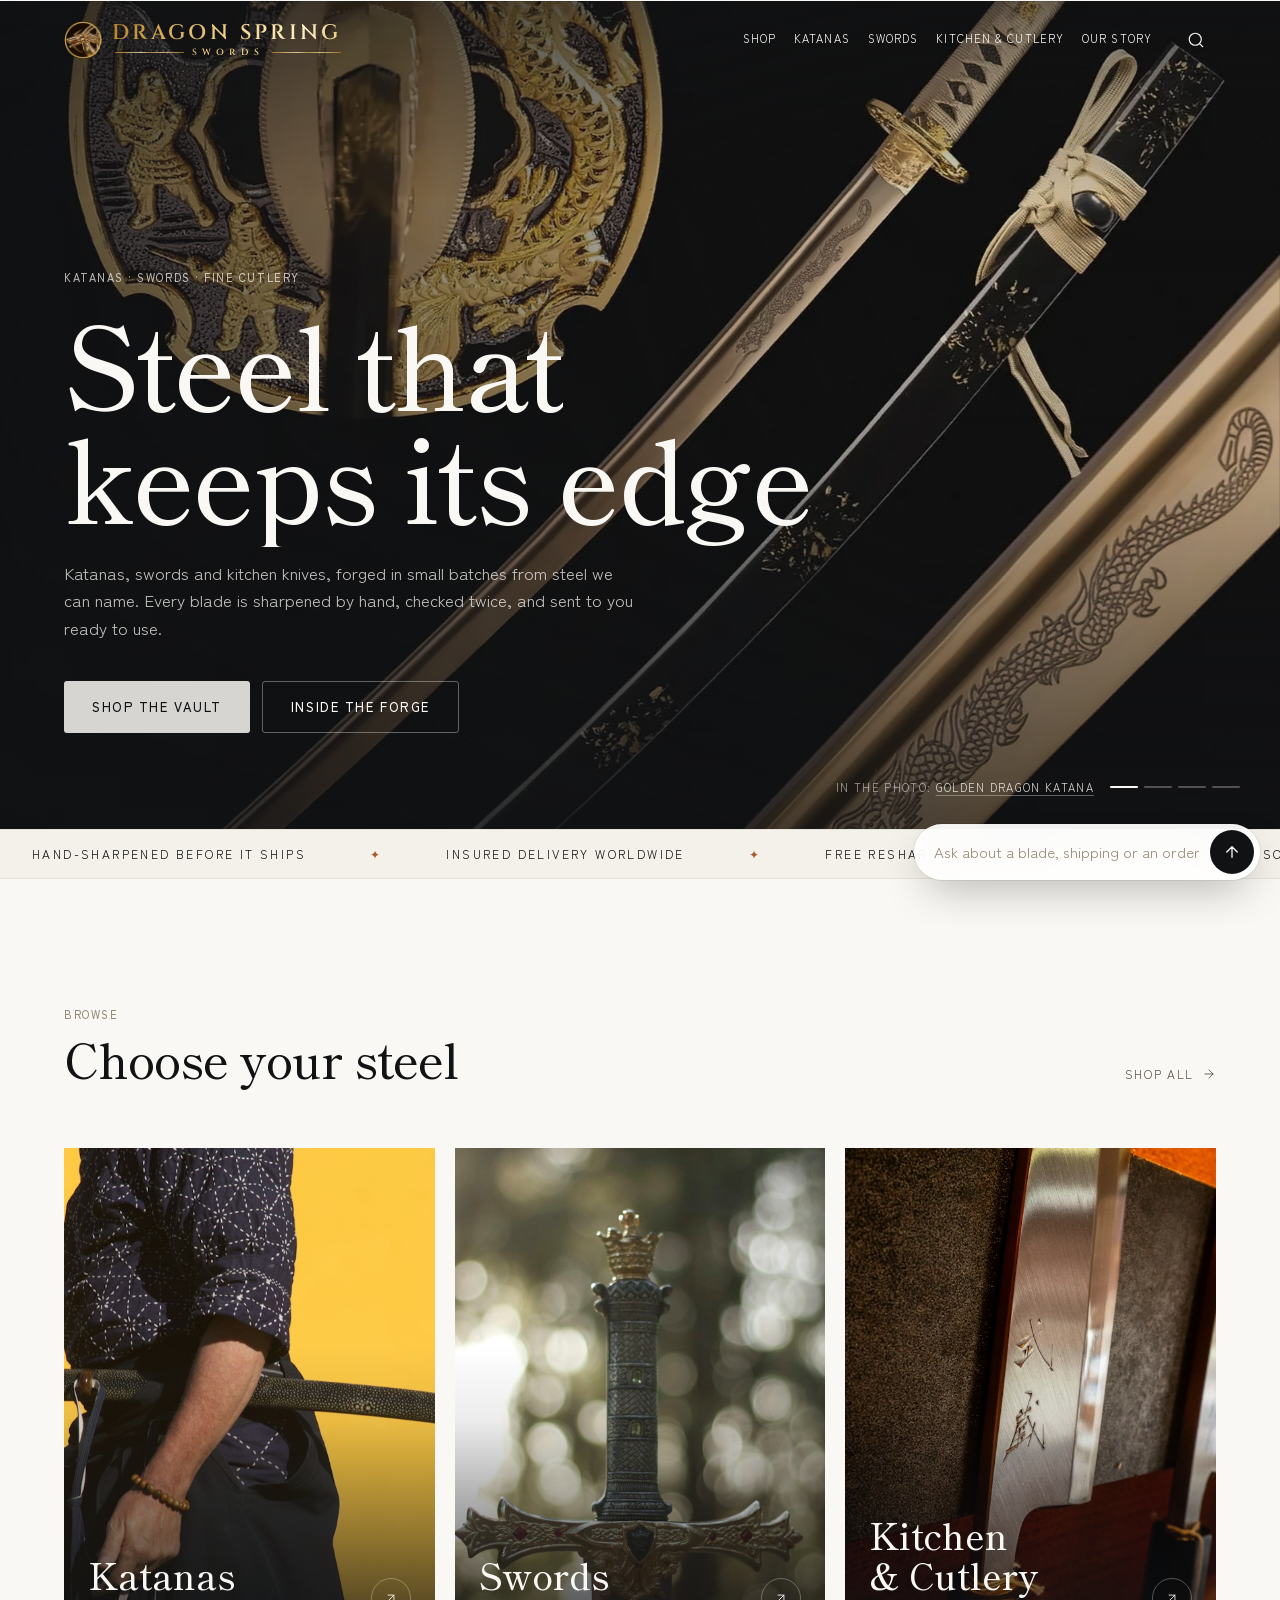
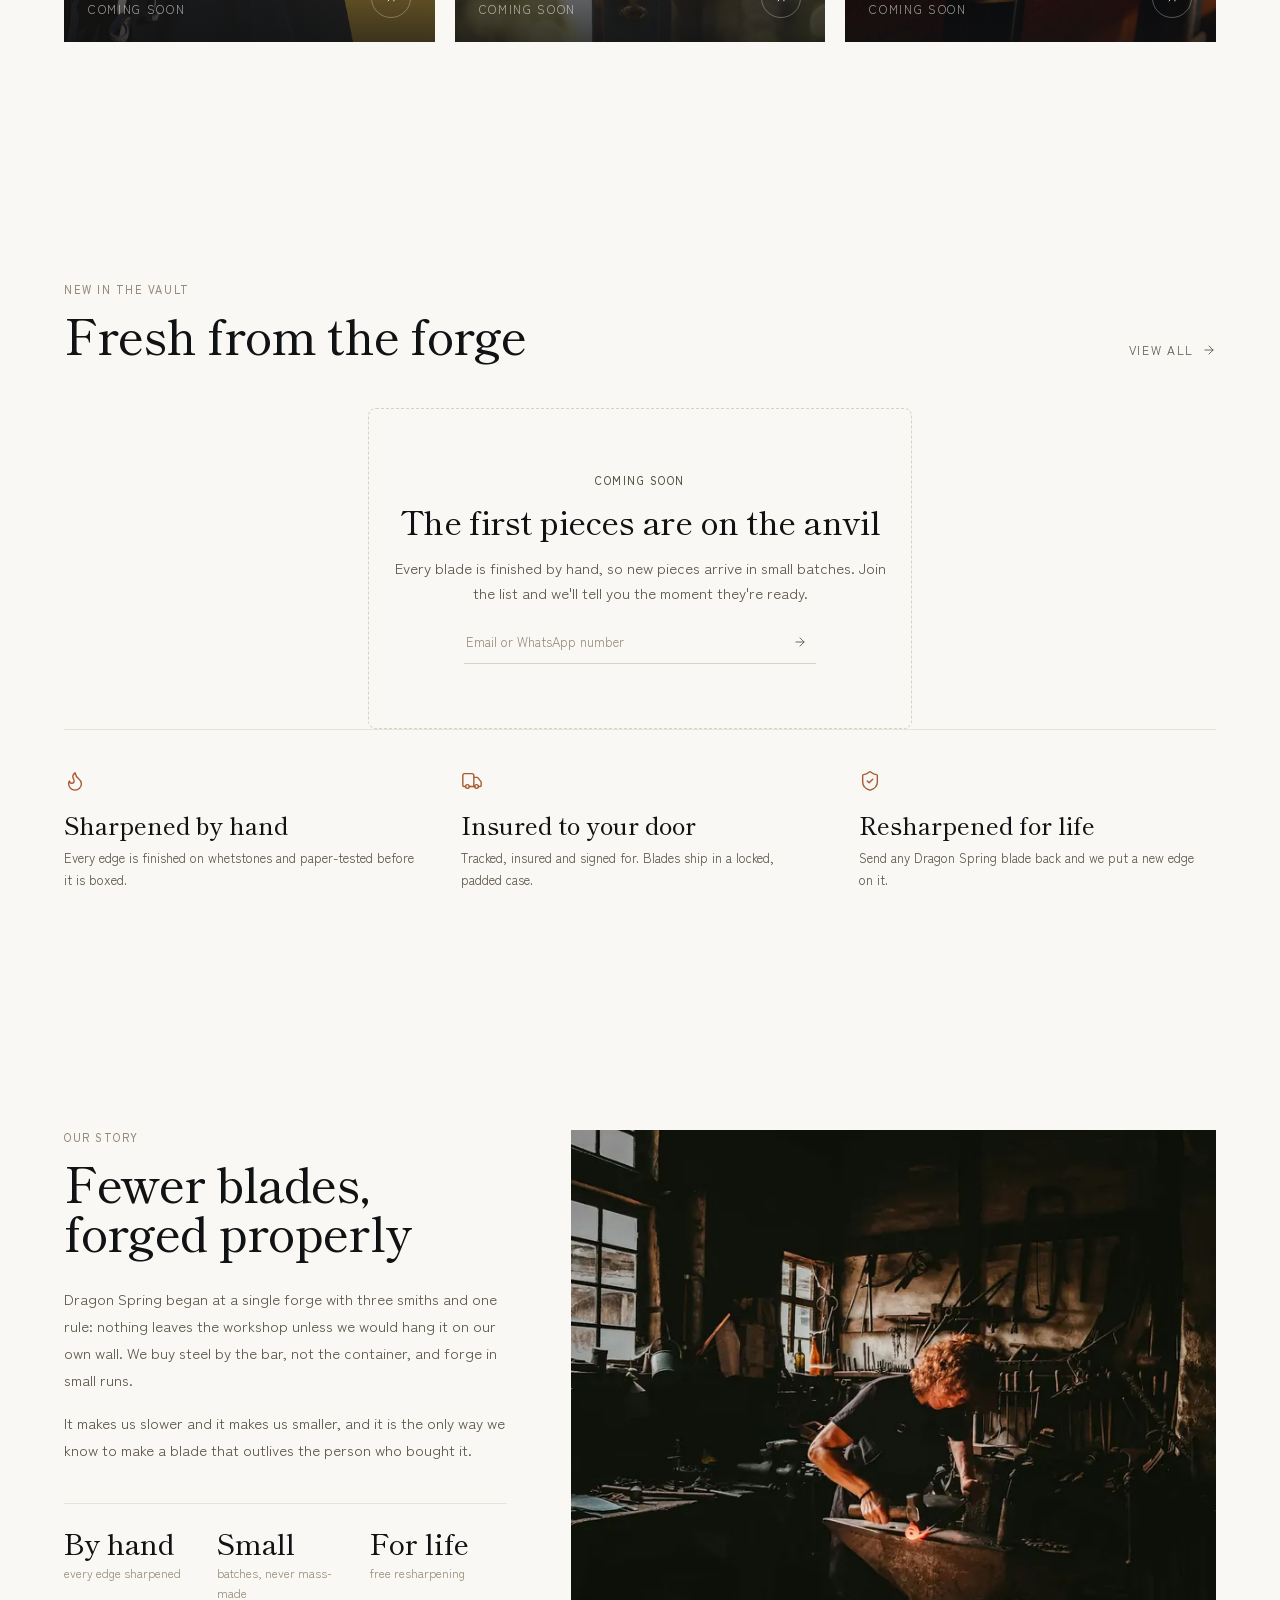
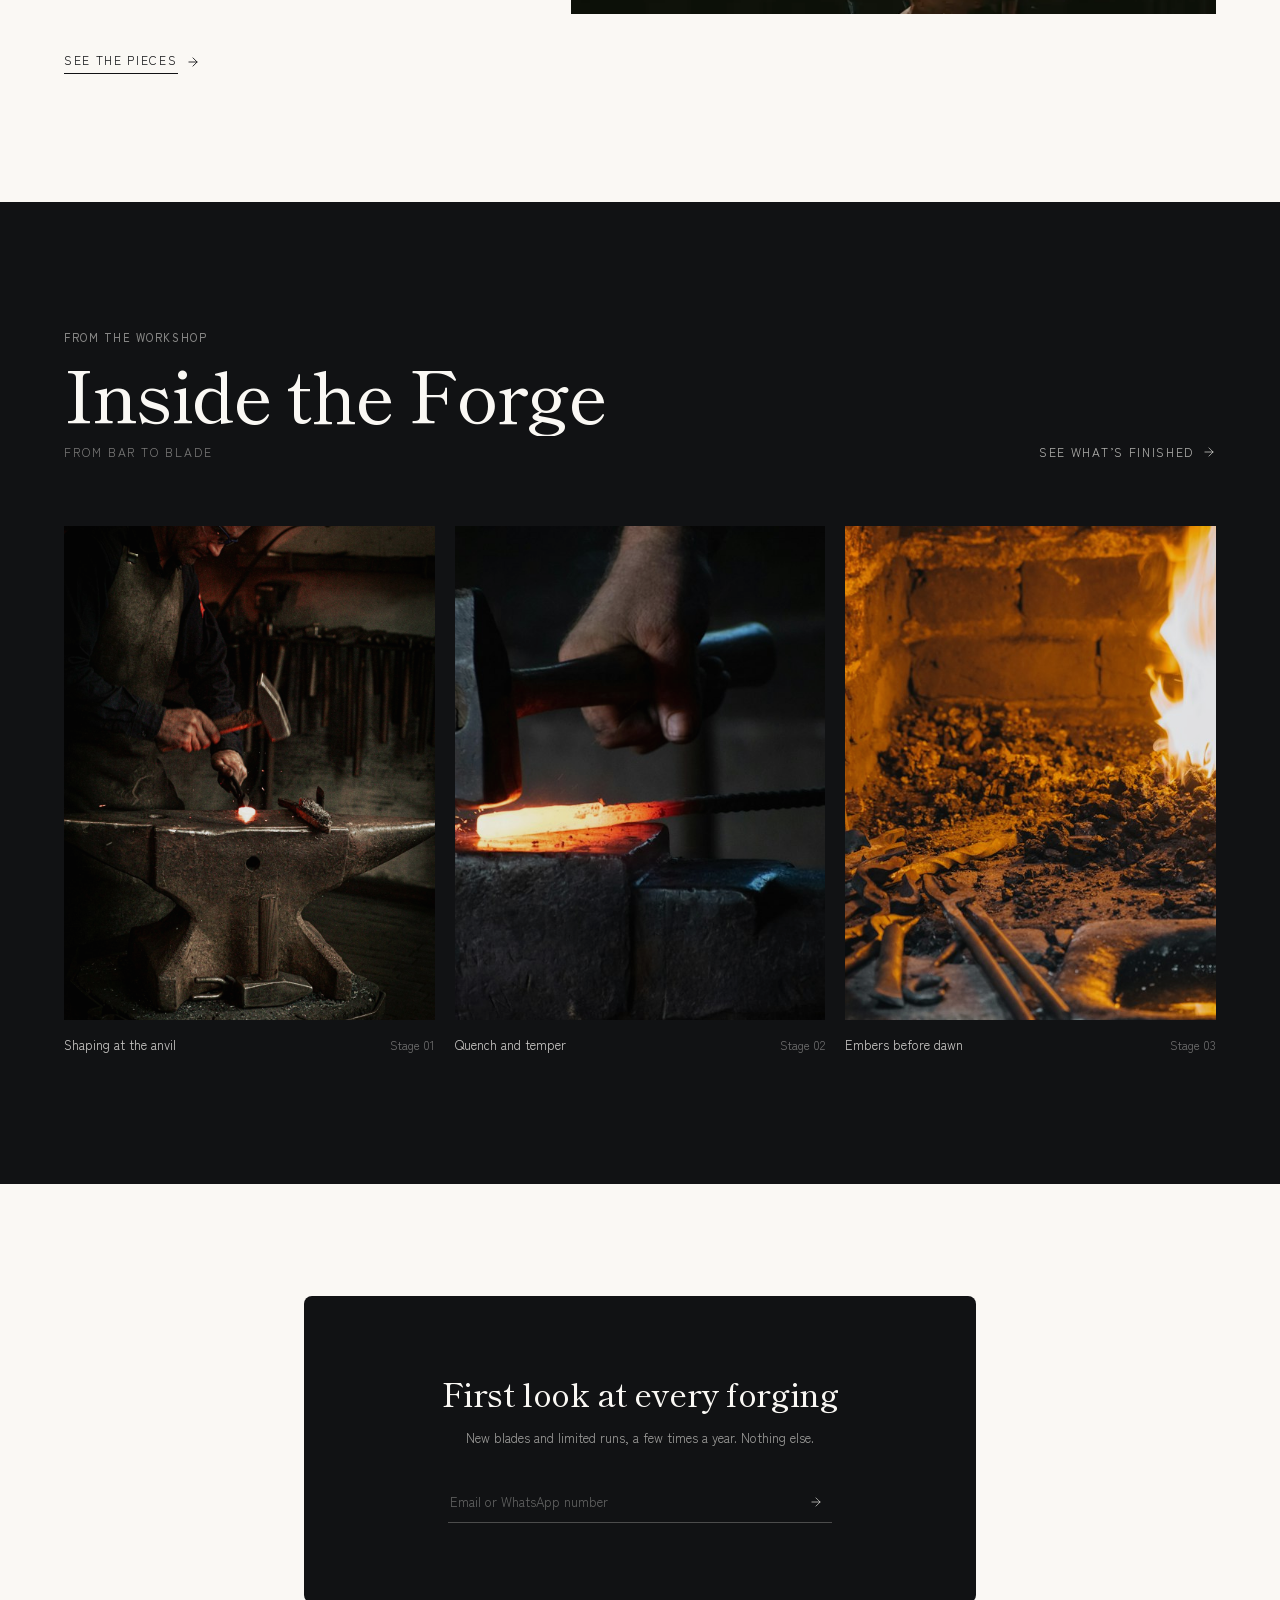
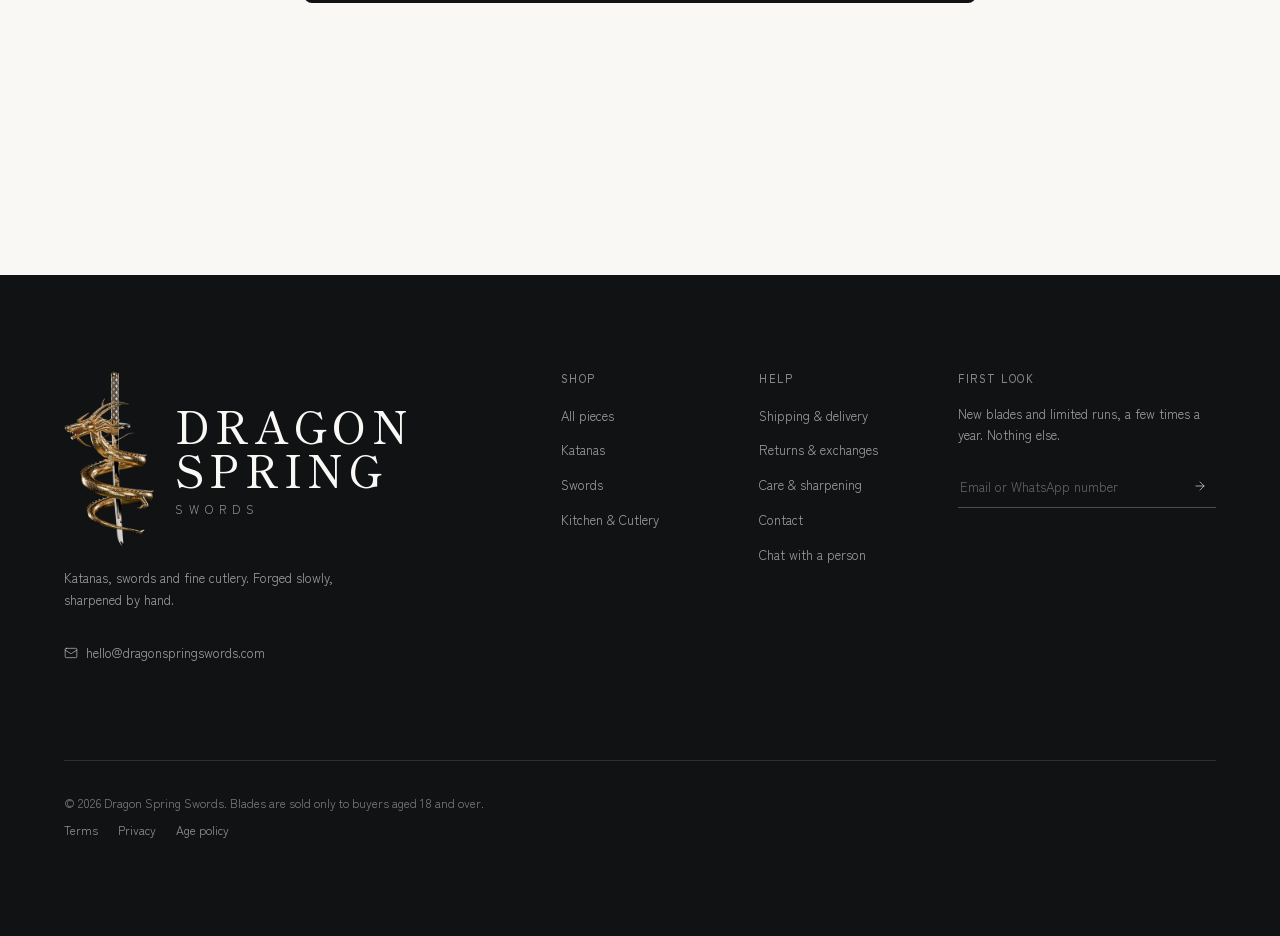
==== index.html @ 4b41b1bd "Homepage: Golden Dragon Katana first; sharper dragon-tsuba photo replaces the soft Viking one; chat " ====
<!DOCTYPE html>
<html lang="en">
<head>
  <meta charset="utf-8" />
  <meta name="viewport" content="width=device-width, initial-scale=1" />
  <!--seo-->
  <!-- Filled in by the server (store.py): title, description, robots, canonical, Open Graph, JSON-LD.
       The robots tag below only applies to this file opened on its own. -->
  <title>Dragon Spring Swords | Katanas, swords and fine cutlery</title>
  <meta name="description" content="Hand-finished katanas, swords and kitchen knives, forged in small batches and sharpened by hand. Shipped insured worldwide." />
  <meta name="robots" content="noindex, nofollow" />
  <meta name="theme-color" content="#faf8f4" />
  <meta property="og:site_name" content="Dragon Spring Swords" />
  <meta property="og:title" content="Dragon Spring Swords | Katanas, swords and fine cutlery" />
  <meta property="og:description" content="Hand-finished katanas, swords and kitchen knives, forged in small batches and sharpened by hand. Shipped insured worldwide." />
  <meta property="og:image" content="/assets/img/brand/og-logo.jpg" />
  <!--/seo-->
  <link rel="icon" href="/favicon.ico" sizes="16x16 32x32 48x48" />
  <link rel="icon" href="/assets/img/brand/favicon-96.png" type="image/png" sizes="96x96" />
  <link rel="apple-touch-icon" href="/assets/img/brand/apple-touch-icon.png" />
  <link rel="preload" href="/assets/fonts/zen-kaku-gothic-new-v19-400-latin.woff2" as="font" type="font/woff2" crossorigin />
  <link rel="preload" href="/assets/fonts/shippori-mincho-v17-500-latin.woff2" as="font" type="font/woff2" crossorigin />
  <link rel="preload" href="/assets/fonts/cinzel-var-latin.woff2" as="font" type="font/woff2" crossorigin />
  <link rel="preload" as="image" href="/assets/img/hero/golden-dragon-hq-1600.webp" imagesrcset="/assets/img/hero/golden-dragon-hq-800.webp 800w, /assets/img/hero/golden-dragon-hq-1600.webp 1600w, /assets/img/hero/golden-dragon-hq-2400.webp 2400w" imagesizes="100vw" fetchpriority="high" />
  <link rel="stylesheet" href="/assets/css/styles.css" />
  <script>
    // Motion is opt-in: elements start hidden only when JS runs and the
    // visitor has not asked for reduced motion.
    if (!window.matchMedia('(prefers-reduced-motion: reduce)').matches) {
      document.documentElement.classList.add('motion-ok');
    }
  </script>
</head>
<body data-page="home">
  <!-- Intro: the logo-reveal film (Google Flow / Veo, from the Blender logo). On every homepage load,
       skippable; never for reduced motion, data saver, slow connections or bots. Phones held upright get
       the portrait cut, other screens the 16:9 film (720p up to 900px wide). main.js plays it. -->
  <div class="intro" id="intro" hidden>
    <video id="intro-video" muted playsinline preload="auto" aria-label="Dragon Spring Swords logo animation"></video>
    <button type="button" class="intro-skip" id="intro-skip">Skip intro</button>
  </div>
  <script>(function(){try{var ok=!matchMedia('(prefers-reduced-motion: reduce)').matches&&!navigator.webdriver&&!/bot|crawl|spider|lighthouse|headless|preview/i.test(navigator.userAgent);var c=navigator.connection;if(c&&(c.saveData||/(^|-)(2g|3g)$/.test(c.effectiveType||'')))ok=false;if(/[?&]nointro/.test(location.search))ok=false;if(ok){document.documentElement.classList.add('has-intro');document.getElementById('intro').hidden=false;var w=innerWidth,h=innerHeight,f=h>w*1.15?'portrait':(w<=900?'720p':'1080p');var v=document.getElementById('intro-video');v.poster='/assets/video/logo-reveal-poster.webp?v=3';v.src='/assets/video/logo-reveal-'+f+'.mp4?v=4';}}catch(e){}})();</script>
  <div id="layout-top"></div>

  <main id="main" style="position:relative">
    <span id="top"></span>

    <!-- HERO, permanent brand photography -->
    <section class="hero" id="hero" data-surface="inverse">
      <div class="hero-media" id="hero-media">
        <div class="hero-slide is-active" style="--pos: 50% 88%; --pos-m: 55% 50%" data-caption="Golden Dragon Katana" data-href="/product/golden-dragon-katana-gold-tone-1060-high-carbon-steel">
          <img src="/assets/img/hero/golden-dragon-hq-1600.webp" srcset="/assets/img/hero/golden-dragon-hq-800.webp 800w, /assets/img/hero/golden-dragon-hq-1600.webp 1600w, /assets/img/hero/golden-dragon-hq-2400.webp 2400w" sizes="100vw" width="2400" height="2400" alt="Golden Dragon Katana with its gold dragon tsuba" fetchpriority="high" />
        </div>
        <div class="hero-slide" style="--pos: 50% 55%; --pos-m: 42% 50%" data-caption="Rosewood Tachi Katana" data-href="/product/rosewood-tachi-katana-15-fold-clay-tempered-1095-steel">
          <img data-src="/assets/img/hero/tachi-hq-1920.webp" data-srcset="/assets/img/hero/tachi-hq-800.webp 800w, /assets/img/hero/tachi-hq-1280.webp 1280w, /assets/img/hero/tachi-hq-1920.webp 1920w, /assets/img/hero/tachi-hq-2400.webp 2400w" sizes="100vw" width="2400" height="1599" alt="Rosewood Tachi Katana crossed with its saya on a stand" />
        </div>
        <div class="hero-slide" style="--pos: 50% 78%; --pos-m: 66% 50%" data-caption="Speckled Black Saya Katana" data-href="/product/speckled-black-saya-katana-gold-dragon-tsuba-1060-steel">
          <img data-src="/assets/img/hero/dragon-tsuba-hq-1600.webp" data-srcset="/assets/img/hero/dragon-tsuba-hq-800.webp 800w, /assets/img/hero/dragon-tsuba-hq-1600.webp 1600w, /assets/img/hero/dragon-tsuba-hq-2400.webp 2400w" sizes="100vw" width="2400" height="2400" alt="Black-wrapped katana with two gold dragon tsuba" />
        </div>
        <div class="hero-slide" data-caption="The Dragon Spring emblem">
          <picture>
            <source media="(max-width: 767px)" data-srcset="/assets/img/hero/emblem-tall-720.webp 720w, /assets/img/hero/emblem-tall-1080.webp 1080w" sizes="100vw" />
            <img data-src="/assets/img/hero/emblem-wide-1600.webp" data-srcset="/assets/img/hero/emblem-wide-1600.webp 1600w, /assets/img/hero/emblem-wide-2560.webp 2560w" sizes="100vw" width="2560" height="1440" alt="The Dragon Spring emblem, a gold dragon coiled around a katana" />
          </picture>
        </div>
      </div>
      <div class="hero-scrim" id="hero-scrim" aria-hidden="true"></div>
      <div class="shell hero-copy" id="hero-copy">
        <div class="hero-inner">
          <p class="eyebrow enter" style="--d:0.15s">Katanas · Swords · Fine cutlery</p>
          <h1 class="display-xl split" data-split data-mount style="--delay:0.28s">Steel that keeps its edge</h1>
          <p class="hero-body enter" style="--d:0.62s">
            Katanas, swords and kitchen knives, forged in small batches from steel we can name.
            Every blade is sharpened by hand, checked twice, and sent to you ready to use.
          </p>
          <div class="hero-actions enter" style="--d:0.76s">
            <a href="/shop" class="btn btn-overlay">Shop the vault</a>
            <a href="#forge" class="btn btn-outline-light">Inside the forge</a>
          </div>
        </div>
      </div>
      <div class="hero-slides-ui" id="hero-slides-ui">
        <p class="hero-caption" id="hero-caption" aria-live="polite">Golden Dragon Katana</p>
        <div class="hero-bars" role="group" aria-label="Choose a picture">
          <button type="button" class="hero-bar is-active" aria-label="Picture 1: Golden Dragon Katana" aria-current="true"><i></i></button>
          <button type="button" class="hero-bar" aria-label="Picture 2: Rosewood Tachi Katana"><i></i></button>
          <button type="button" class="hero-bar" aria-label="Picture 3: Speckled Black Saya Katana"><i></i></button>
          <button type="button" class="hero-bar" aria-label="Picture 4: the Dragon Spring emblem"><i></i></button>
        </div>
      </div>
    </section>

    <section class="promo-strip" aria-label="Store promises"><div class="marquee" id="marquee"></div></section>

    <!-- CATEGORIES -->
    <section class="shell section" id="categories">
      <div class="section-heading">
        <div>
          <p class="eyebrow reveal" style="--distance:12px">Browse</p>
          <h2 class="display-md split" data-split>Choose your steel</h2>
        </div>
        <a href="/shop" class="arrow-link reveal" style="--delay:0.15s">Shop all <svg class="icon-sm" aria-hidden="true"><use href="#i-arrow-right"/></svg></a>
      </div>
      <div class="category-grid" id="category-grid"><!--ssr:categories--><!--/ssr:categories--></div>
    </section>

    <!-- LATEST PRODUCTS, added by the owner in the admin -->
    <section class="shell section section-tight" id="featured">
      <div class="section-heading">
        <div>
          <p class="eyebrow reveal" style="--distance:12px">New in the vault</p>
          <h2 class="display-md split" data-split>Fresh from the forge</h2>
        </div>
        <!--ssr:viewall--><a href="/shop" class="arrow-link reveal" id="view-all" style="--delay:0.15s">View all <svg class="icon-sm" aria-hidden="true"><use href="#i-arrow-right"/></svg></a><!--/ssr:viewall-->
      </div>
      <!--ssr:featured--><div class="product-grid" id="product-grid"></div><!--/ssr:featured-->
      <p class="currency-note" hidden>Prices are converted from US dollars at today’s rate. The final amount is confirmed when you order.</p>

      <div class="promises">
        <div class="promise reveal"><svg class="icon" aria-hidden="true"><use href="#i-flame"/></svg><h3>Sharpened by hand</h3><p>Every edge is finished on whetstones and paper-tested before it is boxed.</p></div>
        <div class="promise reveal" style="--delay:0.08s"><svg class="icon" aria-hidden="true"><use href="#i-truck"/></svg><h3>Insured to your door</h3><p>Tracked, insured and signed for. Blades ship in a locked, padded case.</p></div>
        <div class="promise reveal" style="--delay:0.16s"><svg class="icon" aria-hidden="true"><use href="#i-shield"/></svg><h3>Resharpened for life</h3><p>Send any Dragon Spring blade back and we put a new edge on it.</p></div>
      </div>
    </section>

    <!-- STORY, permanent brand photography -->
    <section class="section" id="story">
      <div class="shell story-grid">
        <div class="story-copy">
          <p class="eyebrow reveal" style="--distance:12px">Our story</p>
          <h2 class="display-md split" data-split>Fewer blades, forged properly</h2>
          <p class="body reveal" style="--delay:0.12s">Dragon Spring began at a single forge with three smiths and one rule: nothing leaves the workshop unless we would hang it on our own wall. We buy steel by the bar, not the container, and forge in small runs.</p>
          <p class="body reveal" style="--delay:0.16s">It makes us slower and it makes us smaller, and it is the only way we know to make a blade that outlives the person who bought it.</p>
          <dl class="story-facts reveal" style="--delay:0.2s">
            <div><dt>By hand</dt><dd>every edge sharpened</dd></div>
            <div><dt>Small</dt><dd>batches, never mass-made</dd></div>
            <div><dt>For life</dt><dd>free resharpening</dd></div>
          </dl>
          <a href="/shop" class="story-link reveal" style="--delay:0.24s"><span class="underline-grow is-drawn">See the pieces</span><svg class="icon-sm" aria-hidden="true"><use href="#i-arrow-right"/></svg></a>
        </div>
        <div class="story-media">
          <div class="story-frame mask"><div class="mask-scale"><div class="parallax" data-parallax="40">
            <img src="/assets/img/story-blacksmith.jpg" srcset="/assets/img/story-blacksmith-900.webp 900w, /assets/img/story-blacksmith.jpg 1600w" sizes="(min-width: 768px) 50vw, 100vw" width="1600" height="1067" alt="A smith hammering hot steel on an anvil" loading="lazy" />
          </div></div></div>
        </div>
      </div>
    </section>

    <!-- THE FORGE, permanent brand photography -->
    <section class="forge section" id="forge" data-surface="inverse">
      <div class="shell">
        <div class="forge-head">
          <div>
            <p class="eyebrow">From the workshop</p>
            <h2 class="display-lg split" data-split>Inside the Forge</h2>
            <p class="season reveal" style="--delay:0.1s">From bar to blade</p>
          </div>
          <a href="/shop" class="arrow-link reveal" style="--delay:0.15s">See what’s finished <svg class="icon-sm" aria-hidden="true"><use href="#i-arrow-right"/></svg></a>
        </div>
        <div class="forge-grid" id="forge-grid"></div>
      </div>
    </section>

    <!-- REVIEWS, verified orders only -->
    <section class="testimonials section" id="testimonials" hidden>
      <div class="shell">
        <div class="section-heading is-centered">
          <div>
            <p class="eyebrow reveal" style="--distance:12px">Verified buyers</p>
            <h2 class="display-md split" data-split>In their words</h2>
          </div>
        </div>
        <div class="quote-wrap">
          <div class="quote-stage" id="quote-stage">
            <blockquote id="quote"><p class="stars" aria-hidden="true"></p><p class="quote"></p><footer></footer></blockquote>
          </div>
          <p class="reviews-empty" id="reviews-empty" hidden>Every review here comes from a real order. Bought from us? Be the first to share how it went.</p>
          <div class="dots" id="quote-dots"></div>
          <div class="review-cta" id="review-cta" hidden><button type="button" class="btn btn-outline-dark" data-review-open>Write a review</button></div>
        </div>
      </div>
    </section>

    <section class="shell section section-tight" id="newsletter">
      <div class="newsletter-card" data-surface="inverse">
        <h2 class="display-sm split" data-split>First look at every forging</h2>
        <p class="reveal" style="--delay:0.1s">New blades and limited runs, a few times a year. Nothing else.</p>
        <div class="reveal" style="--delay:0.16s" data-newsletter></div>
      </div>
    </section>
  </main>

  <div id="layout-bottom"></div>

  <dialog class="review-dialog" id="review-dialog" aria-labelledby="review-title">
    <form id="review-form" novalidate>
      <div class="review-dialog-head">
        <h2 id="review-title" class="display-sm">Reviews come from buyers</h2>
        <button type="button" class="review-close" id="review-close" aria-label="Close"><svg class="icon" aria-hidden="true"><use href="#i-x"/></svg></button>
      </div>
      <p class="review-help">Only people who bought from us can write a review. When your order arrives, we email you a private link to review it. Lost that email? Enter your order number and the email you ordered with, and we’ll send it again.</p>
      <div class="review-grid">
        <label>Order number <input name="order" maxlength="40" required placeholder="e.g. DS-1042" autocomplete="off" /></label>
        <label>Email used for the order <input name="email" type="email" autocomplete="email" maxlength="120" required /></label>
      </div>
      <label class="hp" aria-hidden="true">Website <input name="website" tabindex="-1" autocomplete="off" /></label>
      <p class="review-error" id="review-error" role="alert" hidden></p>
      <button type="submit" class="btn btn-dark" id="review-submit">Email me my review link</button>
      <p class="review-help" id="review-elsewhere">Bought from us on WhatsApp, by email or on Etsy? Message us and we’ll send you a review link.</p>
    </form>
    <div class="review-thanks" id="review-thanks" hidden>
      <h2 class="display-sm">Check your inbox</h2>
      <p>If that order has shipped, your review link is on its way to that address. It can take a few minutes, so check spam too.</p>
      <button type="button" class="btn btn-dark" id="review-done">Close</button>
    </div>
  </dialog>

  <script src="/assets/js/content.js"></script>
  <!-- Products, photos, reviews, pages, settings and exchange rates from the admin. -->
  <script src="/catalog.js"></script>
  <script src="/assets/js/main.js"></script>
  <script src="/assets/js/support.js" defer></script>
</body>
</html>
---- assets/css/styles.css ----
/* =============================================================================
   DRAGON SPRING SWORDS, landing page stylesheet
   Ported from the Nehta storefront design system (packages/ui/src/styles):
   same token names, type scale, motion curves and section rhythm, re-tuned
   for blades, the warm "sand" ground stays, the accent moves from clay to a
   forged-copper, and the ink deepens slightly toward blued steel.
   ========================================================================== */

/* Fonts, self-hosted: Shippori Mincho (headings) and Zen Kaku Gothic New (text), Latin and
   Latin Extended only, from Google Fonts under the SIL Open Font License (see assets/fonts/README.md). */
@font-face { font-family: 'Shippori Mincho'; font-style: normal; font-weight: 500; font-display: swap; src: url('/assets/fonts/shippori-mincho-v17-500-latin-ext.woff2') format('woff2'); unicode-range: U+0100-02BA, U+02BD-02C5, U+02C7-02CC, U+02CE-02D7, U+02DD-02FF, U+0304, U+0308, U+0329, U+1D00-1DBF, U+1E00-1E9F, U+1EF2-1EFF, U+2020, U+20A0-20AB, U+20AD-20C4, U+2113, U+2C60-2C7F, U+A720-A7FF; }
@font-face { font-family: 'Shippori Mincho'; font-style: normal; font-weight: 500; font-display: swap; src: url('/assets/fonts/shippori-mincho-v17-500-latin.woff2') format('woff2'); unicode-range: U+0000-00FF, U+0131, U+0152-0153, U+02BB-02BC, U+02C6, U+02DA, U+02DC, U+0304, U+0308, U+0329, U+2000-206F, U+20AC, U+2122, U+2191, U+2193, U+2212, U+2215, U+FEFF, U+FFFD; }
@font-face { font-family: 'Shippori Mincho'; font-style: normal; font-weight: 600; font-display: swap; src: url('/assets/fonts/shippori-mincho-v17-600-latin-ext.woff2') format('woff2'); unicode-range: U+0100-02BA, U+02BD-02C5, U+02C7-02CC, U+02CE-02D7, U+02DD-02FF, U+0304, U+0308, U+0329, U+1D00-1DBF, U+1E00-1E9F, U+1EF2-1EFF, U+2020, U+20A0-20AB, U+20AD-20C4, U+2113, U+2C60-2C7F, U+A720-A7FF; }
@font-face { font-family: 'Shippori Mincho'; font-style: normal; font-weight: 600; font-display: swap; src: url('/assets/fonts/shippori-mincho-v17-600-latin.woff2') format('woff2'); unicode-range: U+0000-00FF, U+0131, U+0152-0153, U+02BB-02BC, U+02C6, U+02DA, U+02DC, U+0304, U+0308, U+0329, U+2000-206F, U+20AC, U+2122, U+2191, U+2193, U+2212, U+2215, U+FEFF, U+FFFD; }
@font-face { font-family: 'Cinzel'; font-style: normal; font-weight: 400 900; font-display: swap; src: url('/assets/fonts/cinzel-var-latin.woff2') format('woff2'); }
@font-face { font-family: 'Zen Kaku Gothic New'; font-style: normal; font-weight: 400; font-display: swap; src: url('/assets/fonts/zen-kaku-gothic-new-v19-400-latin-ext.woff2') format('woff2'); unicode-range: U+0100-02BA, U+02BD-02C5, U+02C7-02CC, U+02CE-02D7, U+02DD-02FF, U+0304, U+0308, U+0329, U+1D00-1DBF, U+1E00-1E9F, U+1EF2-1EFF, U+2020, U+20A0-20AB, U+20AD-20C4, U+2113, U+2C60-2C7F, U+A720-A7FF; }
@font-face { font-family: 'Zen Kaku Gothic New'; font-style: normal; font-weight: 400; font-display: swap; src: url('/assets/fonts/zen-kaku-gothic-new-v19-400-latin.woff2') format('woff2'); unicode-range: U+0000-00FF, U+0131, U+0152-0153, U+02BB-02BC, U+02C6, U+02DA, U+02DC, U+0304, U+0308, U+0329, U+2000-206F, U+20AC, U+2122, U+2191, U+2193, U+2212, U+2215, U+FEFF, U+FFFD; }
@font-face { font-family: 'Zen Kaku Gothic New'; font-style: normal; font-weight: 500; font-display: swap; src: url('/assets/fonts/zen-kaku-gothic-new-v19-500-latin-ext.woff2') format('woff2'); unicode-range: U+0100-02BA, U+02BD-02C5, U+02C7-02CC, U+02CE-02D7, U+02DD-02FF, U+0304, U+0308, U+0329, U+1D00-1DBF, U+1E00-1E9F, U+1EF2-1EFF, U+2020, U+20A0-20AB, U+20AD-20C4, U+2113, U+2C60-2C7F, U+A720-A7FF; }
@font-face { font-family: 'Zen Kaku Gothic New'; font-style: normal; font-weight: 500; font-display: swap; src: url('/assets/fonts/zen-kaku-gothic-new-v19-500-latin.woff2') format('woff2'); unicode-range: U+0000-00FF, U+0131, U+0152-0153, U+02BB-02BC, U+02C6, U+02DA, U+02DC, U+0304, U+0308, U+0329, U+2000-206F, U+20AC, U+2122, U+2191, U+2193, U+2212, U+2215, U+FEFF, U+FFFD; }
@font-face { font-family: 'Zen Kaku Gothic New'; font-style: normal; font-weight: 700; font-display: swap; src: url('/assets/fonts/zen-kaku-gothic-new-v19-700-latin-ext.woff2') format('woff2'); unicode-range: U+0100-02BA, U+02BD-02C5, U+02C7-02CC, U+02CE-02D7, U+02DD-02FF, U+0304, U+0308, U+0329, U+1D00-1DBF, U+1E00-1E9F, U+1EF2-1EFF, U+2020, U+20A0-20AB, U+20AD-20C4, U+2113, U+2C60-2C7F, U+A720-A7FF; }
@font-face { font-family: 'Zen Kaku Gothic New'; font-style: normal; font-weight: 700; font-display: swap; src: url('/assets/fonts/zen-kaku-gothic-new-v19-700-latin.woff2') format('woff2'); unicode-range: U+0000-00FF, U+0131, U+0152-0153, U+02BB-02BC, U+02C6, U+02DA, U+02DC, U+0304, U+0308, U+0329, U+2000-206F, U+20AC, U+2122, U+2191, U+2193, U+2212, U+2215, U+FEFF, U+FFFD; }

:root {
  /* PALETTE, Sand (unchanged from Nehta) */
  --sand-50: #faf8f4;
  --sand-100: #f4f1ea;
  --sand-200: #e9e4d9;
  --sand-300: #d9d2c3;
  --sand-400: #bab0a0;
  --sand-500: #978c79;
  --sand-600: #766c5c;
  --sand-700: #5b5447;
  --sand-800: #3e392f;
  --sand-900: #27241e;
  --sand-950: #111214;

  /* PALETTE, Copper: the single accent (Nehta's "clay", one shade more metallic) */
  --copper-200: #ecc9ae;
  --copper-500: #a8592e;
  --copper-600: #8b4622;
  --copper-900: #3a1d10;

  /* SEMANTIC ALIASES, screens reference these, never the raw ramp */
  --paper: #faf8f4;
  --ink: #111214;
  --surface-sunken: #f4f1ea;
  --content: #111214;
  --content-muted: #5b5447;
  --content-subtle: #978c79;
  --border-subtle: #e9e4d9;
  --border: #d9d2c3;
  --accent: #a8592e;
  --accent-hover: #8b4622;
  --accent-content: #faf8f4;

  /* TYPOGRAPHY */
  --font-display: 'Shippori Mincho', 'Hiragino Mincho ProN', 'Yu Mincho', Georgia, serif;
  --font-sans: 'Zen Kaku Gothic New', 'Hiragino Sans', ui-sans-serif, system-ui, -apple-system, 'Segoe UI', sans-serif;

  --text-display-xl: clamp(3rem, 9vw, 7.5rem);
  --text-display-lg: clamp(2.25rem, 6vw, 4.5rem);
  --text-display-md: clamp(1.75rem, 4vw, 3rem);
  --text-display-sm: clamp(1.375rem, 2.5vw, 2rem);
  --text-2xs: 0.6875rem;
  --text-xs: 0.75rem;
  --text-sm: 0.8125rem;
  --text-base: 0.9375rem;
  --text-lg: 1.0625rem;

  /* MOTION, one shared vocabulary */
  --ease-editorial: cubic-bezier(0.22, 1, 0.36, 1);
  --ease-entrance: cubic-bezier(0.16, 1, 0.3, 1);
  --ease-inout: cubic-bezier(0.65, 0, 0.35, 1);
  --duration-quick: 220ms;
  --duration-base: 420ms;
  --duration-slow: 700ms;
  --duration-editorial: 1100ms;

  --radius-xs: 2px;
  --radius-sm: 3px;
  --radius-lg: 8px;

  --container-editorial: 90rem;
  --header-h: 4rem;
}

@media (min-width: 768px) {
  :root { --header-h: 5rem; }
}

/* =============================================================================
   BASE
   ========================================================================== */
*,
*::before,
*::after { box-sizing: border-box; }

html {
  -webkit-text-size-adjust: 100%;
  scroll-behavior: smooth;
  scroll-padding-top: 6rem;
}

body {
  margin: 0;
  min-height: 100dvh;
  background: var(--paper);
  color: var(--content);
  font-family: var(--font-sans);
  font-size: var(--text-base);
  line-height: 1.65;
  -webkit-font-smoothing: antialiased;
  -moz-osx-font-smoothing: grayscale;
  text-rendering: optimizeLegibility;
}

h1, h2, h3, h4, p { margin: 0; }
h1, h2, h3, h4 { font-weight: 400; text-wrap: balance; }
p { text-wrap: pretty; }
img { display: block; max-width: 100%; }
a { color: inherit; text-decoration: none; }
button, input { font: inherit; color: inherit; }
button { background: none; border: 0; padding: 0; cursor: pointer; }
ul { list-style: none; margin: 0; padding: 0; }
address { font-style: normal; }
[data-numeric] { font-variant-numeric: tabular-nums; }

::selection { background: var(--copper-200); color: var(--copper-900); }

:focus { outline: none; }
:focus-visible {
  outline: 2px solid var(--accent);
  outline-offset: 2px;
  border-radius: var(--radius-xs);
}
[data-surface='inverse'] :focus-visible { outline-color: var(--paper); }

.icon { width: 18px; height: 18px; flex-shrink: 0; }
.icon-sm { width: 14px; height: 14px; flex-shrink: 0; }

/* =============================================================================
   UTILITIES
   ========================================================================== */
.shell {
  width: 100%;
  margin-inline: auto;
  padding-inline: 1.25rem;
  max-width: var(--container-editorial);
}
@media (min-width: 768px) { .shell { padding-inline: 2.5rem; } }
@media (min-width: 1280px) { .shell { padding-inline: 4rem; } }

.eyebrow {
  font-size: var(--text-2xs);
  line-height: 1.4;
  letter-spacing: 0.14em;
  text-transform: uppercase;
  font-weight: 500;
  color: var(--content-subtle);
}

.font-display { font-family: var(--font-display); }

.display-xl { font-family: var(--font-display); font-size: var(--text-display-xl); line-height: 0.98; letter-spacing: -0.02em; }
.display-lg { font-family: var(--font-display); font-size: var(--text-display-lg); line-height: 0.96; letter-spacing: -0.025em; }
.display-md { font-family: var(--font-display); font-size: var(--text-display-md); line-height: 1.04; letter-spacing: -0.02em; }
.display-sm { font-family: var(--font-display); font-size: var(--text-display-sm); line-height: 1.12; letter-spacing: -0.015em; }

.sr-only,
.skip-link:not(:focus) {
  position: absolute;
  width: 1px;
  height: 1px;
  padding: 0;
  margin: -1px;
  overflow: hidden;
  clip-path: inset(50%);
  white-space: nowrap;
}

.skip-link {
  position: fixed;
  left: 1rem;
  top: 1rem;
  z-index: 100;
  border-radius: var(--radius-sm);
  background: var(--ink);
  color: var(--paper);
  padding: 0.5rem 1rem;
  font-size: var(--text-sm);
}

/* The underline that grows from the left (Nehta's NavLink / link button). */
.underline-grow {
  background: linear-gradient(currentColor, currentColor) left bottom / 0% 1px no-repeat;
  padding-bottom: 0.25rem;
  transition: background-size var(--duration-base) var(--ease-editorial);
}
.underline-grow:hover,
.underline-grow.is-drawn { background-size: 100% 1px; }

.arrow-link {
  display: inline-flex;
  align-items: center;
  gap: 0.5rem;
  font-size: var(--text-xs);
  text-transform: uppercase;
  letter-spacing: 0.14em;
  color: var(--content-muted);
  transition: color var(--duration-quick);
}
.arrow-link:hover { color: var(--content); }
.arrow-link .icon-sm { transition: transform var(--duration-quick); }
.arrow-link:hover .icon-sm { transform: translateX(4px); }

/* =============================================================================
   BUTTONS (Nehta primitives/Button: primary, overlay, outline · size lg · tracked)
   ========================================================================== */
.btn {
  position: relative;
  display: inline-flex;
  align-items: center;
  justify-content: center;
  gap: 0.5rem;
  white-space: nowrap;
  font-weight: 500;
  height: 3.25rem;
  padding-inline: 1.75rem;
  border-radius: var(--radius-sm);
  font-size: var(--text-sm);
  text-transform: uppercase;
  letter-spacing: 0.12em;
  user-select: none;
  transition: background-color var(--duration-quick) var(--ease-inout),
    color var(--duration-quick) var(--ease-inout),
    border-color var(--duration-quick) var(--ease-inout),
    transform var(--duration-quick) var(--ease-inout);
}
.btn:active { transform: scale(0.985); }
.btn-overlay { background: rgb(250 248 244 / 0.85); color: var(--ink); backdrop-filter: blur(4px); }
.btn-overlay:hover { background: var(--paper); }
.btn-outline-light { border: 1px solid rgb(250 248 244 / 0.35); color: var(--paper); }
.btn-outline-light:hover { border-color: var(--paper); background: rgb(250 248 244 / 0.1); }

/* =============================================================================
   ANNOUNCEMENT BAR
   ========================================================================== */
.announcement {
  position: relative;
  overflow: hidden;
  background: var(--ink);
  color: var(--paper);
  display: grid;
  grid-template-rows: 1fr;
  transition: grid-template-rows var(--duration-base) var(--ease-editorial),
    opacity var(--duration-base) var(--ease-editorial);
}
.announcement.is-dismissed { grid-template-rows: 0fr; opacity: 0; }
.announcement > div { min-height: 0; }
.announcement .shell {
  display: flex;
  align-items: center;
  justify-content: center;
  gap: 1rem;
  padding-block: 0.625rem;
}
.announcement p {
  font-size: var(--text-2xs);
  letter-spacing: 0.14em;
  text-transform: uppercase;
  text-align: center;
  padding-inline: 1.5rem;
}
.announcement a {
  margin-left: 0.75rem;
  display: inline-flex;
  align-items: center;
  gap: 0.25rem;
  text-underline-offset: 4px;
}
.announcement a:hover { text-decoration: underline; }
.announcement-close {
  position: absolute;
  right: 1.25rem;
  top: 50%;
  translate: 0 -50%;
  color: rgb(250 248 244 / 0.6);
  transition: color var(--duration-quick);
  display: grid;
  place-items: center;
}
.announcement-close:hover { color: var(--paper); }
@media (min-width: 768px) { .announcement-close { right: 2.5rem; } }

/* =============================================================================
   HEADER, transparent over the hero, solid once scrolled, hides on scroll down
   ========================================================================== */
.site-header {
  position: sticky;
  top: 0;
  z-index: 50;
  border-bottom: 1px solid var(--border-subtle);
  background: rgb(250 248 244 / 0.95);
  backdrop-filter: blur(12px);
  -webkit-backdrop-filter: blur(12px);
  color: var(--ink);
  transition: background-color var(--duration-base) var(--ease-inout),
    color var(--duration-base) var(--ease-inout),
    border-color var(--duration-base) var(--ease-inout),
    transform var(--duration-base) var(--ease-editorial);
}
.site-header.is-transparent {
  background: transparent;
  border-color: transparent;
  backdrop-filter: none;
  -webkit-backdrop-filter: none;
  color: var(--paper);
}
.site-header.is-hidden { transform: translateY(-100%); }

.header-row {
  position: relative;
  display: flex;
  height: var(--header-h);
  align-items: center;
  justify-content: space-between;
  gap: 1.5rem;
}

/* Nehta's layout: links on the left, the wordmark optically centred, icons on
   the right. Below 1180px the links move into the menu (button on the left). */
.primary-nav { display: none; flex: 1; min-width: 0; align-items: center; gap: 1.5rem; }
.primary-nav a { font-size: var(--text-xs); letter-spacing: 0.12em; text-transform: uppercase; white-space: nowrap; }
.primary-nav a[hidden] { display: none; }
@media (min-width: 1180px) {
  .primary-nav { display: flex; }
}
@media (min-width: 1180px) and (max-width: 1439px) {
  .primary-nav { gap: 1rem; }
  .primary-nav a { font-size: var(--text-2xs); letter-spacing: 0.1em; }
}

.menu-toggle { margin-left: -0.5rem; padding: 0.5rem; display: inline-flex; flex: 1; justify-content: flex-start; }
@media (min-width: 1180px) { .menu-toggle { display: none; } }

.wordmark {
  font-family: var(--font-display);
  font-size: 1.3125rem;
  line-height: 1;
  letter-spacing: 0.22em;
  text-transform: uppercase;
  white-space: nowrap;
}
/* "Dragon Spring" is longer than "Nehta": tighter on phones so the icons fit. */
@media (max-width: 767px) {
  .wordmark { font-size: 1rem; letter-spacing: 0.14em; }
  .header-row { gap: 0.5rem; }
}
.header-row .wordmark { position: absolute; left: 50%; transform: translateX(-50%); }

.header-actions { display: flex; flex: 1; align-items: center; justify-content: flex-end; gap: 0.25rem; }
.icon-link {
  position: relative;
  display: inline-flex;
  width: 2.5rem;
  height: 2.5rem;
  align-items: center;
  justify-content: center;
  border-radius: var(--radius-sm);
  transition: background-color var(--duration-quick);
}
.icon-link:hover { background: color-mix(in srgb, currentColor 8%, transparent); }
.icon-link.hide-sm { display: none; }
@media (min-width: 640px) { .icon-link.hide-sm { display: inline-flex; } }
.bag-count {
  position: absolute;
  right: 0.25rem;
  top: 0.25rem;
  display: grid;
  min-width: 1rem;
  height: 1rem;
  place-items: center;
  border-radius: 999px;
  background: var(--accent);
  color: var(--accent-content);
  padding-inline: 0.25rem;
  font-size: 0.5625rem;
  font-weight: 500;
}
.bag-count[hidden] { display: none; }

/* Mobile menu */
.mobile-menu {
  position: fixed;
  inset: 0;
  z-index: 60;
  background: var(--paper);
  color: var(--ink);
  opacity: 0;
  visibility: hidden;
  transition: opacity var(--duration-quick), visibility var(--duration-quick);
}
.mobile-menu.is-open { opacity: 1; visibility: visible; }
.mobile-menu-top { display: flex; height: 4rem; align-items: center; justify-content: space-between; }
.mobile-menu-top button { margin-right: -0.5rem; padding: 0.5rem; display: inline-flex; }
.mobile-menu nav { margin-top: 2rem; display: flex; flex-direction: column; }
.mobile-menu nav a {
  display: block;
  border-bottom: 1px solid var(--border-subtle);
  padding-block: 1.25rem;
  font-family: var(--font-display);
  font-size: 2.25rem;
  line-height: 1.1;
  opacity: 0;
  transform: translateY(16px);
  transition: opacity var(--duration-base) var(--ease-entrance),
    transform var(--duration-base) var(--ease-entrance);
  transition-delay: calc(0.05s + var(--i, 0) * 0.05s);
}
.mobile-menu.is-open nav a { opacity: 1; transform: none; }
.mobile-menu-extra {
  margin-top: 2.5rem;
  display: flex;
  gap: 1.5rem;
  font-size: var(--text-xs);
  letter-spacing: 0.14em;
  text-transform: uppercase;
}
@media (min-width: 1180px) { .mobile-menu { display: none; } }

/* =============================================================================
   HERO
   ========================================================================== */
.hero {
  position: relative;
  isolation: isolate;
  margin-top: calc(var(--header-h) * -1);
  display: flex;
  min-height: 92svh;
  align-items: flex-end;
  overflow: hidden;
  background: var(--ink);
  color: var(--paper);
}
.hero-media {
  position: absolute;
  inset: 0;
  z-index: -2;
  height: 118%;
  width: 100%;
  will-change: transform;
}
/* Slides: stacked, cross-fading, each settling from a slight zoom */
.hero-slide { position: absolute; inset: 0; opacity: 0; transition: opacity 1.4s var(--ease-inout); }
.hero-slide.is-active { opacity: 1; }
.hero-slide picture { display: contents; }
.hero-slide img { width: 100%; height: 100%; object-fit: cover; object-position: var(--pos, center 40%); }
@media (max-width: 767px) { .hero-slide img { object-position: var(--pos-m, var(--pos, center 40%)); } }
.motion-ok .hero-slide img { transform: scale(1.07); transition: transform 8s linear; }
.motion-ok .hero-slide.is-active img { transform: scale(1); }
.hero-scrim {
  position: absolute;
  inset: 0;
  z-index: -1;
  background: linear-gradient(to top, var(--ink), rgb(17 18 20 / 0.45), rgb(17 18 20 / 0.1));
  opacity: 0.55;
}
/* A steady shade under the header and behind the words, so they read on any slide
   (the scrim above fades with the scroll effect, this one doesn't). */
.hero::before {
  content: '';
  position: absolute;
  inset: 0;
  z-index: -1;
  pointer-events: none;
  background:
    linear-gradient(to bottom, rgb(17 18 20 / 0.55), transparent 24%),
    linear-gradient(to right, rgb(17 18 20 / 0.62), rgb(17 18 20 / 0.28) 48%, transparent 72%),
    linear-gradient(to top, rgb(17 18 20 / 0.5), transparent 45%);
}
@media (max-width: 767px) {
  .hero::before {
    background:
      linear-gradient(to bottom, rgb(17 18 20 / 0.5), transparent 20%),
      linear-gradient(to top, rgb(17 18 20 / 0.85), rgb(17 18 20 / 0.35) 50%, transparent 70%);
  }
}
.hero-copy {
  padding-top: 8rem;
  padding-bottom: 4rem;
  will-change: transform, opacity;
}
@media (min-width: 768px) { .hero-copy { padding-bottom: 6rem; } }
.hero-inner { max-width: 56rem; }
.hero .eyebrow { color: rgb(250 248 244 / 0.7); }
.hero h1 { margin-top: 1.25rem; }
.hero-body { margin-top: 1.75rem; max-width: 36rem; font-size: var(--text-lg); line-height: 1.6; color: rgb(250 248 244 / 0.75); }
.hero-actions { margin-top: 2.5rem; display: flex; flex-wrap: wrap; align-items: center; gap: 0.75rem; }

/* Which picture, a link to the piece in it, and bars to move between them */
.hero-slides-ui { position: absolute; left: 1.25rem; right: 1.25rem; bottom: 1.5rem; z-index: 1; display: flex; align-items: center; gap: 1rem; }
.hero-caption { order: 2; min-width: 0; overflow: hidden; text-overflow: ellipsis; white-space: nowrap; font-size: var(--text-2xs); letter-spacing: 0.12em; text-transform: uppercase; color: rgb(250 248 244 / 0.6); }
.hero-caption a { color: rgb(250 248 244 / 0.85); text-decoration: underline; text-decoration-color: rgb(250 248 244 / 0.35); text-underline-offset: 3px; transition: color var(--duration-quick); }
.hero-caption a:hover { color: var(--paper); text-decoration-color: currentColor; }
.hero-bars { order: 1; display: flex; gap: 0.375rem; flex-shrink: 0; }
.hero-bar { position: relative; width: 1.75rem; height: 1.25rem; display: grid; align-items: center; }
.hero-bar::before { content: ''; height: 2px; border-radius: 2px; background: rgb(250 248 244 / 0.28); }
.hero-bar i { position: absolute; left: 0; top: 50%; height: 2px; width: 100%; margin-top: -1px; border-radius: 2px; background: var(--paper); transform: scaleX(0); transform-origin: left; }
.hero-bar.is-active i { transform: scaleX(1); }
.motion-ok .hero-slides-ui.is-playing .hero-bar.is-active i { animation: hero-progress var(--slide-ms, 6500ms) linear both; }
@keyframes hero-progress { from { transform: scaleX(0); } to { transform: scaleX(1); } }
@media (min-width: 768px) {
  .hero-slides-ui { left: auto; right: 2.5rem; bottom: 2rem; max-width: 26rem; justify-content: flex-end; }
  .hero-caption { order: 1; }
  .hero-bars { order: 2; }
}
@media (max-width: 767px) { .hero-copy { padding-bottom: 5rem; } .hero-caption-pre { display: none; } }
@keyframes bob { 0%, 100% { transform: translateY(0); } 50% { transform: translateY(5px); } }

/* Mount-time entrances for the hero (no scroll trigger: it is already in view). */
.enter {
  opacity: 0;
  transform: translateY(14px);
  animation: enter var(--duration-slow) var(--ease-entrance) forwards;
  animation-delay: var(--d, 0s);
}
@keyframes enter { to { opacity: 1; transform: none; } }

/* =============================================================================
   PROMO STRIP (marquee)
   ========================================================================== */
.promo-strip {
  border-block: 1px solid var(--border-subtle);
  background: var(--surface-sunken);
  padding-block: 0.875rem;
  overflow: hidden;
}
.marquee { display: flex; width: max-content; animation: marquee 38s linear infinite; }
.promo-strip:hover .marquee { animation-play-state: paused; }
.marquee-group {
  display: flex;
  flex-shrink: 0;
  align-items: center;
  gap: 4rem;
  padding-inline: 2rem;
  font-size: var(--text-xs);
  text-transform: uppercase;
  letter-spacing: 0.2em;
  white-space: nowrap;
}
.marquee-group span::after { content: '✦'; margin-left: 4rem; color: var(--accent); }
@keyframes marquee { to { transform: translateX(-50%); } }

/* =============================================================================
   SECTIONS
   ========================================================================== */
.section { padding-block: 5rem; }
@media (min-width: 768px) {
  .section { padding-block: 8rem; }
  .section-tight { padding-block: 7rem; }
}

.section-heading { display: flex; flex-direction: column; gap: 1.5rem; }
.section-heading > div { max-width: 42rem; }
.section-heading h2 { margin-top: 0.75rem; display: block; }
.section-heading .lede { margin-top: 1.25rem; color: var(--content-muted); }
@media (min-width: 768px) {
  .section-heading { flex-direction: row; align-items: flex-end; justify-content: space-between; }
  .section-heading.is-centered { flex-direction: column; align-items: center; text-align: center; }
}
.section-heading.is-centered > div { margin-inline: auto; text-align: center; }

/* Featured categories */
.category-grid { margin-top: 3rem; display: grid; gap: 1rem; }
@media (min-width: 768px) { .category-grid { margin-top: 4rem; grid-template-columns: repeat(3, minmax(0, 1fr)); gap: 1.25rem; } }
.category-card { display: block; }
.category-frame {
  position: relative;
  aspect-ratio: 4 / 5;
  overflow: hidden;
  background: var(--sand-100);
}
@media (min-width: 768px) { .category-frame { aspect-ratio: 3 / 4; } }
.category-frame img {
  position: absolute;
  inset: 0;
  width: 100%;
  height: 100%;
  object-fit: cover;
  transition: transform 1200ms var(--ease-editorial);
}
.category-card:hover .category-frame img { transform: scale(1.04); }
.category-frame::after {
  content: '';
  position: absolute;
  inset: 0;
  /* darker at the bottom so the name and count stay readable on light photos (grass, white backdrops) */
  background: linear-gradient(to top, rgb(17 18 20 / 0.82) 0%, rgb(17 18 20 / 0.45) 22%, rgb(17 18 20 / 0.08) 45%, transparent 60%);
}
.category-label {
  position: absolute;
  inset-inline: 0;
  bottom: 0;
  z-index: 1;
  display: flex;
  align-items: flex-end;
  justify-content: space-between;
  gap: 1rem;
  padding: 1.5rem;
  color: var(--paper);
}
.category-label h3 { font-family: var(--font-display); font-size: 1.875rem; line-height: 1.1; }
@media (min-width: 768px) { .category-label h3 { font-size: 2.25rem; } }
.category-label p { margin-top: 0.25rem; font-size: var(--text-xs); text-transform: uppercase; letter-spacing: 0.14em; color: rgb(250 248 244 / 0.6); }
.round-arrow {
  display: grid;
  width: 2.5rem;
  height: 2.5rem;
  flex-shrink: 0;
  place-items: center;
  border-radius: 999px;
  border: 1px solid rgb(250 248 244 / 0.3);
  color: var(--paper);
  transition: background-color var(--duration-base), color var(--duration-base), border-color var(--duration-base);
}
.category-card:hover .round-arrow { border-color: var(--paper); background: var(--paper); color: var(--ink); }

/* Product grid & card */
.product-grid {
  margin-top: 3rem;
  display: grid;
  grid-template-columns: repeat(2, minmax(0, 1fr));
  column-gap: 1rem;
  row-gap: 2.5rem;
}
@media (min-width: 768px) { .product-grid { margin-top: 4rem; grid-template-columns: repeat(4, minmax(0, 1fr)); column-gap: 1.25rem; } }

.product-card { position: relative; }
.product-card > a { display: block; }
.product-frame { position: relative; aspect-ratio: 3 / 4; overflow: hidden; background: var(--sand-100); }
.product-frame img {
  position: absolute;
  inset: 0;
  width: 100%;
  height: 100%;
  object-fit: cover;
  transition: transform 900ms var(--ease-editorial), opacity 900ms var(--ease-editorial);
}
.product-card:hover .product-frame img.primary { transform: scale(1.03); }
.product-frame img.secondary { opacity: 0; }
.product-card.has-hover:hover .product-frame img.secondary { opacity: 1; }
.product-card.has-hover:hover .product-frame img.primary { opacity: 0; }

.badges { pointer-events: none; position: absolute; left: 0.75rem; top: 0.75rem; display: flex; flex-direction: column; align-items: flex-start; gap: 0.375rem; z-index: 1; }
.badge {
  display: inline-flex;
  align-items: center;
  height: 1.25rem;
  border-radius: var(--radius-xs);
  padding-inline: 0.375rem;
  font-size: 0.625rem;
  font-weight: 500;
  text-transform: uppercase;
  letter-spacing: 0.1em;
}
.badge-overlay { background: rgb(250 248 244 / 0.9); color: var(--ink); backdrop-filter: blur(4px); }
.badge-accent { background: var(--accent); color: var(--accent-content); }

.product-meta { margin-top: 0.875rem; display: flex; align-items: flex-start; justify-content: space-between; gap: 0.75rem; }
.product-meta > div:first-child { min-width: 0; }
.product-meta h3 { font-size: var(--text-sm); line-height: 1.55; color: var(--content); white-space: nowrap; overflow: hidden; text-overflow: ellipsis; }
.product-meta .cat { margin-top: 0.125rem; font-size: var(--text-xs); color: var(--content-subtle); white-space: nowrap; overflow: hidden; text-overflow: ellipsis; }
.product-price { flex-shrink: 0; text-align: right; font-size: var(--text-sm); line-height: 1.55; }
.product-price.is-sale { color: var(--accent); }
.product-price s { display: block; font-size: var(--text-xs); color: var(--content-subtle); }
.swatches { margin-top: 0.625rem; display: flex; align-items: center; gap: 0.375rem; }
.swatches span { width: 0.75rem; height: 0.75rem; border-radius: 999px; border: 1px solid var(--border); box-shadow: inset 0 0 0 1px var(--paper); }

/* Brand story */
.story-grid { display: grid; gap: 3rem; }
@media (min-width: 768px) { .story-grid { grid-template-columns: repeat(12, minmax(0, 1fr)); gap: 4rem; } }
.story-copy { align-self: start; }
@media (min-width: 768px) { .story-copy { grid-column: span 5; } .story-media { grid-column: span 7; } }
@media (min-width: 1024px) { .story-copy { position: sticky; top: 8rem; } }
.story-copy h2 { margin-top: 0.75rem; display: block; }
.story-copy .body { margin-top: 1.75rem; max-width: 40rem; line-height: 1.8; color: var(--content-muted); }
.story-copy .body + .body { margin-top: 1rem; }
.story-link { margin-top: 2rem; display: inline-flex; align-items: center; gap: 0.5rem; font-size: var(--text-xs); text-transform: uppercase; letter-spacing: 0.14em; }
.story-link .icon-sm { transition: transform var(--duration-quick); }
.story-link:hover .icon-sm { transform: translateX(4px); }
.story-frame { position: relative; aspect-ratio: 4 / 5; overflow: hidden; background: var(--sand-100); }
@media (min-width: 768px) { .story-frame { aspect-ratio: 4 / 3; } }
.story-frame .parallax { position: absolute; inset: -6% 0; will-change: transform; }
.story-frame img { width: 100%; height: 100%; object-fit: cover; }

.story-facts {
  margin-top: 2.5rem;
  display: grid;
  grid-template-columns: repeat(3, minmax(0, 1fr));
  gap: 1rem;
  border-top: 1px solid var(--border-subtle);
  padding-top: 1.5rem;
}
.story-facts dt { font-family: var(--font-display); font-size: 1.75rem; line-height: 1.1; }
.story-facts dd { margin: 0.25rem 0 0; font-size: var(--text-xs); color: var(--content-subtle); }

/* The Forge (Nehta lookbook teaser) */
.forge { position: relative; background: var(--ink); color: var(--paper); }
.forge .eyebrow { color: rgb(250 248 244 / 0.5); }
.forge-head { display: flex; flex-direction: column; gap: 1.25rem; }
@media (min-width: 768px) { .forge-head { flex-direction: row; align-items: flex-end; justify-content: space-between; } }
.forge-head h2 { margin-top: 0.75rem; display: block; }
.forge-head .season { margin-top: 1rem; font-size: var(--text-xs); text-transform: uppercase; letter-spacing: 0.16em; color: rgb(250 248 244 / 0.45); }
.forge .arrow-link { color: rgb(250 248 244 / 0.7); }
.forge .arrow-link:hover { color: var(--paper); }
.forge-grid { margin-top: 3rem; display: grid; gap: 1rem; }
@media (min-width: 768px) { .forge-grid { margin-top: 4rem; grid-template-columns: repeat(3, minmax(0, 1fr)); gap: 1.25rem; } }
.forge-card { display: block; }
.forge-frame { position: relative; aspect-ratio: 3 / 4; overflow: hidden; background: var(--sand-900); }
.forge-frame img {
  width: 100%;
  height: 100%;
  object-fit: cover;
  opacity: 0.9;
  transition: transform 1200ms var(--ease-editorial), opacity 1200ms var(--ease-editorial);
}
.forge-card:hover .forge-frame img { transform: scale(1.04); opacity: 1; }
.forge-caption { margin-top: 0.875rem; display: flex; align-items: baseline; justify-content: space-between; gap: 0.75rem; }
.forge-caption p:first-child { font-size: var(--text-sm); color: rgb(250 248 244 / 0.8); }
.forge-caption p:last-child { font-size: var(--text-xs); color: rgb(250 248 244 / 0.4); }

/* Promises, three short assurances under the product grid */
.promises { display: grid; gap: 2rem; border-top: 1px solid var(--border-subtle); padding-top: 2.5rem; }
@media (min-width: 768px) { .promises { grid-template-columns: repeat(3, minmax(0, 1fr)); gap: 2.5rem; } }
.promise h3 { margin-top: 0.75rem; font-family: var(--font-display); font-size: 1.5rem; line-height: 1.2; }
.promise p { margin-top: 0.5rem; font-size: var(--text-sm); color: var(--content-muted); }
.promise .icon { color: var(--accent); width: 22px; height: 22px; }

/* Testimonials */
.testimonials { background: var(--sand-100); }
.quote-wrap { margin: 3.5rem auto 0; max-width: 48rem; text-align: center; }
@media (min-width: 768px) { .quote-wrap { margin-top: 5rem; } }
.quote-stage { display: grid; min-height: 13rem; place-items: center; }
@media (min-width: 768px) { .quote-stage { min-height: 15rem; } }
.quote-stage blockquote { margin: 0; }
.quote-stage blockquote.is-swapping { animation: quote-in var(--duration-base) var(--ease-entrance); }
@keyframes quote-in { from { opacity: 0; transform: translateY(14px); } to { opacity: 1; transform: none; } }
.quote-stage .quote { font-family: var(--font-display); font-size: var(--text-display-sm); line-height: 1.35; text-wrap: balance; }
@media (min-width: 768px) { .quote-stage .quote { font-size: 1.875rem; } }
.quote-stage footer { margin-top: 1.75rem; font-size: var(--text-xs); text-transform: uppercase; letter-spacing: 0.14em; color: var(--content-subtle); }
.dots { margin-top: 2.5rem; display: flex; align-items: center; justify-content: center; gap: 0.625rem; }
.dots button { display: grid; width: 2.5rem; height: 2.5rem; place-items: center; }
.dots span {
  width: 0.375rem;
  height: 0.375rem;
  border-radius: 999px;
  background: var(--sand-400);
  transition: all var(--duration-base);
}
.dots button:hover span { background: var(--sand-500); }
.dots button[aria-current='true'] span { width: 1.25rem; background: var(--ink); }

/* Newsletter */
.newsletter-card {
  margin-inline: auto;
  max-width: 42rem;
  border-radius: var(--radius-lg);
  background: var(--ink);
  color: var(--paper);
  padding: 3.5rem 1.5rem;
  text-align: center;
}
@media (min-width: 768px) { .newsletter-card { padding: 5rem 3.5rem; } }
.newsletter-card h2 { display: block; }
.newsletter-card > p { margin: 1rem auto 0; max-width: 28rem; font-size: var(--text-sm); color: rgb(250 248 244 / 0.6); }
.newsletter-card form,
.newsletter-card .form-done { margin: 2rem auto 0; max-width: 24rem; }

.nl-field { display: flex; align-items: center; border-bottom: 1px solid rgb(250 248 244 / 0.25); transition: border-color var(--duration-quick); }
.nl-field:focus-within { border-color: var(--paper); }
.nl-field input {
  width: 100%;
  background: transparent;
  border: 0;
  padding-block: 0.625rem;
  font-size: var(--text-sm);
  color: var(--paper);
}
.nl-field input::placeholder { color: rgb(250 248 244 / 0.35); }
.nl-field input:focus { outline: none; }
.nl-field button { display: grid; place-items: center; width: 2.25rem; height: 2.25rem; color: rgb(250 248 244 / 0.7); transition: color var(--duration-quick); }
.nl-field button:hover { color: var(--paper); }
.nl-field button .icon-sm { transition: transform var(--duration-quick); }
.nl-field button:hover .icon-sm { transform: translateX(3px); }
.nl-error { margin-top: 0.5rem; font-size: var(--text-xs); color: var(--copper-200); text-align: left; }
.form-done { display: flex; align-items: flex-start; gap: 0.5rem; font-size: var(--text-sm); color: rgb(250 248 244 / 0.7); text-align: left; }
.form-done .icon-sm { margin-top: 0.2rem; }

/* =============================================================================
   FOOTER
   ========================================================================== */
.site-footer { margin-top: 6rem; background: var(--ink); color: var(--paper); }
@media (min-width: 768px) { .site-footer { margin-top: 10rem; } }
.site-footer > .shell { padding-block: 4rem; }
@media (min-width: 768px) { .site-footer > .shell { padding-block: 6rem; } }
.footer-grid { display: grid; gap: 3.5rem; }
@media (min-width: 768px) {
  .footer-grid { grid-template-columns: repeat(12, minmax(0, 1fr)); gap: 2.5rem; }
  .footer-brand { grid-column: span 5; }
  .footer-col { grid-column: span 2; }
  .footer-news { grid-column: span 3; }
}
.footer-wordmark { font-family: var(--font-display); font-size: 2rem; line-height: 1; letter-spacing: 0.12em; text-transform: uppercase; }
@media (min-width: 768px) { .footer-wordmark { font-size: 2.75rem; } }
/* "Swords" sits under the name, stacked as on the coming-soon page. */
.footer-wordmark span { display: block; margin-top: 0.75rem; font-family: var(--font-sans); font-size: var(--text-xs); letter-spacing: 0.5em; color: rgb(250 248 244 / 0.55); }
.footer-brand .tagline { margin-top: 1.25rem; max-width: 20rem; font-size: var(--text-sm); color: rgb(250 248 244 / 0.6); }
.footer-brand address { margin-top: 2rem; display: grid; gap: 0.375rem; font-size: var(--text-sm); color: rgb(250 248 244 / 0.6); }
.footer-brand address a:hover { color: var(--paper); }
.site-footer .eyebrow { color: rgb(250 248 244 / 0.5); }
.footer-col ul { margin-top: 1rem; display: grid; gap: 0.625rem; }
.footer-col a { font-size: var(--text-sm); color: rgb(250 248 244 / 0.6); transition: color var(--duration-quick); }
.footer-col a:hover { color: var(--paper); }
.footer-news > p { margin-top: 1rem; font-size: var(--text-sm); color: rgb(250 248 244 / 0.6); }
.footer-news form, .footer-news .form-done { margin-top: 1.25rem; }
.footer-bottom {
  margin-top: 4rem;
  display: flex;
  flex-direction: column;
  gap: 1.5rem;
  border-top: 1px solid rgb(250 248 244 / 0.12);
  padding-top: 2rem;
}
@media (min-width: 768px) { .footer-bottom { margin-top: 6rem; flex-direction: row; align-items: center; justify-content: space-between; } }
.footer-bottom p { font-size: var(--text-xs); color: rgb(250 248 244 / 0.45); }
.footer-social { display: flex; align-items: center; gap: 1.25rem; }
.footer-social a { color: rgb(250 248 244 / 0.45); transition: color var(--duration-quick); }
.footer-social a:hover { color: var(--paper); }
.footer-social span { font-size: var(--text-xs); color: rgb(250 248 244 / 0.3); }

/* =============================================================================
   MOTION PRIMITIVES (Nehta @nehta/ui/motion, rebuilt without React)
   Elements start in their "hidden" state only once JS has confirmed motion is
   safe (html.motion-ok), so the page is fully readable with JS off.
   ========================================================================== */

/* SplitText, words rise out of a mask, staggered */
.split-word { display: inline-block; overflow: hidden; padding-bottom: 0.14em; margin-bottom: -0.14em; vertical-align: top; }
.split-word > span { display: inline-block; }
.motion-ok .split:not(.is-in) .split-word > span { transform: translateY(110%); }
.motion-ok .split .split-word > span {
  transition: transform var(--duration-editorial) var(--ease-editorial);
  transition-delay: calc(var(--delay, 0s) + var(--i, 0) * 0.06s);
}

/* Reveal, fade and rise */
.motion-ok .reveal:not(.is-in) { opacity: 0; transform: translateY(var(--distance, 24px)); }
.motion-ok .reveal {
  transition: opacity var(--duration-slow) var(--ease-entrance), transform var(--duration-slow) var(--ease-entrance);
  transition-delay: var(--delay, 0s);
}

/* ImageMask, clip-path wipe upward with a settling scale */
.motion-ok .mask:not(.is-in) { clip-path: inset(100% 0 0 0); }
.motion-ok .mask { transition: clip-path var(--duration-editorial) var(--ease-editorial); transition-delay: var(--delay, 0s); }
.motion-ok .mask .mask-scale { transition: transform 1.5s var(--ease-editorial); transition-delay: var(--delay, 0s); height: 100%; width: 100%; position: relative; }
.motion-ok .mask:not(.is-in) .mask-scale { transform: scale(1.14); }

@media (prefers-reduced-motion: reduce) {
  html { scroll-behavior: auto; }
  *, *::before, *::after {
    animation-duration: 0.01ms !important;
    animation-iteration-count: 1 !important;
    transition-duration: 0.01ms !important;
    scroll-behavior: auto !important;
  }
}

/* The ImageMask inner wrapper always fills its frame (also with motion off). */
.mask-scale { position: relative; height: 100%; width: 100%; }

/* Blade names run longer than clothing names: on phones the price drops under
   the name instead of truncating it. */
@media (max-width: 639px) {
  .product-meta { flex-direction: column; gap: 0.25rem; }
  .product-meta h3,
  .product-meta .cat { white-space: normal; }
  .product-price { text-align: left; }
  .product-price s { display: inline; margin-left: 0.375rem; }
}

/* =============================================================================
   CURRENCY PICKER
   ========================================================================== */
.currency-pick { display: inline-flex; align-items: center; gap: 0.5rem; }
.currency-pick select {
  appearance: none;
  -webkit-appearance: none;
  background: transparent url("data:image/svg+xml,%3Csvg xmlns='http://www.w3.org/2000/svg' width='10' height='10' viewBox='0 0 24 24' fill='none' stroke='%23978c79' stroke-width='2'%3E%3Cpath d='m6 9 6 6 6-6'/%3E%3C/svg%3E") right 0.25rem center / 10px no-repeat;
  border: 1px solid color-mix(in srgb, currentColor 25%, transparent);
  border-radius: var(--radius-sm);
  color: inherit;
  font-size: var(--text-xs);
  letter-spacing: 0.1em;
  padding: 0.375rem 1.25rem 0.375rem 0.5rem;
  cursor: pointer;
}
.currency-pick select option { color: var(--ink); background: var(--paper); }
.currency-pick select:hover { border-color: currentColor; }
.header-actions .currency-pick { margin-right: 0.5rem; }
.hide-md { display: none; }
@media (min-width: 768px) { .hide-md { display: inline-flex; } }
.mobile-menu-extra { align-items: center; flex-wrap: wrap; }
.currency-foot span { font-size: var(--text-xs); color: rgb(250 248 244 / 0.45); }
.currency-foot select { color: rgb(250 248 244 / 0.8); }
.currency-pick[hidden] { display: none; }
.rates-credit a { text-decoration: underline; text-underline-offset: 3px; }
.rates-credit a:hover { color: var(--paper); }
.currency-note { margin-top: 2rem; font-size: var(--text-xs); color: var(--content-subtle); }

/* =============================================================================
   VERIFIED REVIEWS
   ========================================================================== */
.testimonials[hidden] { display: none; }
.quote-stage .stars { margin-bottom: 1.25rem; color: var(--accent); letter-spacing: 0.2em; font-size: 1rem; }
.verified { display: inline-flex; align-items: center; gap: 0.25rem; margin-left: 0.75rem; color: var(--olive, #55632f); }
.verified .icon-sm { width: 12px; height: 12px; }
.reviews-empty { max-width: 30rem; margin: 0 auto; color: var(--content-muted); font-size: var(--text-base); }
.review-cta { margin-top: 2rem; display: flex; justify-content: center; }
.btn-outline-dark { border: 1px solid var(--border); color: var(--content); background: transparent; }
.btn-outline-dark:hover { border-color: var(--ink); background: var(--sand-100); }
.btn-dark { background: var(--ink); color: var(--paper); }
.btn-dark:hover { background: var(--sand-800); }
.btn:disabled { opacity: 0.6; cursor: progress; }

.review-dialog {
  width: min(34rem, calc(100vw - 2rem));
  max-height: calc(100dvh - 2rem);
  border: 0;
  border-radius: var(--radius-lg);
  padding: 0;
  background: var(--paper);
  color: var(--content);
  box-shadow: 0 24px 56px -12px rgb(17 18 20 / 0.35);
}
.review-dialog::backdrop { background: rgb(17 18 20 / 0.55); backdrop-filter: blur(2px); }
.review-dialog form, .review-thanks { display: grid; gap: 1rem; padding: 1.5rem; }
@media (min-width: 640px) { .review-dialog form, .review-thanks { padding: 2rem; } }
.review-dialog[hidden], .review-dialog form[hidden], .review-thanks[hidden] { display: none; }
.review-dialog-head { display: flex; align-items: flex-start; justify-content: space-between; gap: 1rem; }
.review-close { display: grid; place-items: center; width: 2.25rem; height: 2.25rem; margin: -0.375rem -0.5rem 0 0; color: var(--content-muted); }
.review-close:hover { color: var(--content); }
.review-help { font-size: var(--text-sm); color: var(--content-muted); margin-top: -0.25rem; }
.review-dialog label { display: grid; gap: 0.375rem; font-size: var(--text-xs); font-weight: 500; letter-spacing: 0.04em; }
.review-dialog input:not([type=radio]), .review-dialog select, .review-dialog textarea {
  width: 100%;
  min-height: 2.75rem;
  border: 1px solid var(--border);
  border-radius: var(--radius-sm);
  background: #fff;
  padding: 0.5rem 0.75rem;
  font: 400 1rem/1.5 var(--font-sans);
}
.review-dialog textarea { resize: vertical; min-height: 6rem; }
.review-dialog input:focus, .review-dialog select:focus, .review-dialog textarea:focus { outline: none; border-color: var(--ink); }
.review-grid { display: grid; gap: 1rem; }
@media (min-width: 520px) { .review-grid { grid-template-columns: 1fr 1fr; } }
.rating { border: 0; margin: 0; padding: 0; }
.rating legend { font-size: var(--text-xs); font-weight: 500; letter-spacing: 0.04em; margin-bottom: 0.25rem; }
/* Right-to-left so hovering a star lights it and every star before it. */
.rating-stars { display: inline-flex; flex-direction: row-reverse; gap: 0.125rem; }
.rating-stars input { position: absolute; opacity: 0; pointer-events: none; }
.rating-stars label { font-size: 1.75rem; line-height: 1; color: var(--sand-300); cursor: pointer; padding: 0 0.125rem; transition: color var(--duration-quick); }
.rating-stars label:hover, .rating-stars label:hover ~ label,
.rating-stars input:checked ~ label { color: var(--accent); }
.rating-stars input:focus-visible + label { outline: 2px solid var(--accent); outline-offset: 2px; border-radius: 2px; }
.review-error { font-size: var(--text-sm); color: var(--copper-600); }
.hp { position: absolute; left: -10000px; width: 1px; height: 1px; overflow: hidden; }
.review-thanks p { color: var(--content-muted); }

/* =============================================================================
   MULTI-PAGE STORE, shared bits
   ========================================================================== */
.icon-20 { width: 20px; height: 20px; }
.icon-16 { width: 16px; height: 16px; }
.btn-block { width: 100%; }
.btn .icon-sm { width: 16px; height: 16px; }
.badge-dark { background: var(--ink); color: var(--paper); }
.text-link { text-decoration: underline; text-underline-offset: 3px; }
.text-link:hover { color: var(--accent); }
.muted-line { color: var(--content-muted); font-size: var(--text-sm); margin-top: 1.5rem; }
.page-loading { min-height: 60vh; }
main[id] { min-height: 50vh; }

.crumbs { display: flex; flex-wrap: wrap; gap: 0.5rem; align-items: center; font-size: var(--text-xs); color: var(--content-subtle); letter-spacing: 0.04em; }
.crumbs a { color: var(--content-muted); }
.crumbs a:hover { color: var(--content); text-decoration: underline; text-underline-offset: 3px; }
.crumbs [aria-current] { color: var(--content); }

.empty-state {
  grid-column: 1 / -1;
  margin: 0 auto;
  max-width: 34rem;
  text-align: center;
  padding: 4rem 1.5rem;
  border: 1px dashed var(--border);
  border-radius: var(--radius-lg);
  display: grid;
  gap: 1rem;
  justify-items: center;
}
.empty-state p { color: var(--content-muted); }
.empty-form { width: 100%; max-width: 22rem; }
.empty-form .nl-field { border-color: var(--border); }
.empty-form .nl-field:focus-within { border-color: var(--ink); }
.empty-form .nl-field input { color: var(--content); }
.empty-form .nl-field input::placeholder { color: var(--content-subtle); }
.empty-form .nl-field button { color: var(--content-muted); }
.empty-form .form-done { color: var(--content-muted); justify-content: center; }
.empty-form .nl-error { color: var(--copper-600); }
#featured > .empty-state { margin-top: 3rem; }

.notfound { padding-block: 6rem 4rem; max-width: 40rem; display: grid; gap: 1.25rem; justify-items: start; }
.notfound p:not(.eyebrow) { color: var(--content-muted); }
.notfound-actions { display: flex; gap: 0.75rem; flex-wrap: wrap; }

/* Footer extras */
.footer-brand address p { display: flex; align-items: center; gap: 0.5rem; }
.footer-brand address a { display: inline-flex; align-items: center; gap: 0.5rem; }
.footer-legal { display: grid; gap: 0.5rem; }
.legal-links { display: flex; flex-wrap: wrap; gap: 0.25rem 1.25rem; }
.legal-links a { color: rgb(250 248 244 / 0.55); }
.legal-links a:hover { color: var(--paper); }
.footer-social { flex-wrap: wrap; }

/* =============================================================================
   SHOP
   ========================================================================== */
.shop-head { padding-top: 2.5rem; display: grid; gap: 1rem; }
@media (min-width: 768px) { .shop-head { padding-top: 3.5rem; } }
.shop-lede { max-width: 36rem; color: var(--content-muted); }
.shop-body { padding-bottom: 5rem; }
.shop-toolbar {
  position: sticky;
  top: var(--header-h);
  z-index: 5;
  margin-top: 2rem;
  padding-block: 1rem;
  background: rgb(250 248 244 / 0.92);
  backdrop-filter: blur(10px);
  -webkit-backdrop-filter: blur(10px);
  border-bottom: 1px solid var(--border-subtle);
  display: flex;
  flex-wrap: wrap;
  gap: 1rem;
  align-items: center;
  justify-content: space-between;
}
.chips { display: flex; gap: 0.5rem; overflow-x: auto; scrollbar-width: none; max-width: 100%; }
.chips::-webkit-scrollbar { display: none; }
.chip {
  flex-shrink: 0;
  display: inline-flex;
  align-items: center;
  gap: 0.5rem;
  height: 2.25rem;
  padding-inline: 0.875rem;
  border: 1px solid var(--border);
  border-radius: 999px;
  font-size: var(--text-xs);
  letter-spacing: 0.06em;
  text-transform: uppercase;
  color: var(--content-muted);
  transition: all var(--duration-quick);
}
.chip span { font-size: 0.625rem; color: var(--content-subtle); }
.chip:hover { border-color: var(--ink); color: var(--content); }
.chip[aria-pressed='true'] { background: var(--ink); border-color: var(--ink); color: var(--paper); }
.chip[aria-pressed='true'] span { color: rgb(250 248 244 / 0.6); }
.shop-tools { display: flex; gap: 0.75rem; flex-wrap: wrap; flex: 1; justify-content: flex-end; min-width: 0; }
.shop-search {
  display: flex;
  align-items: center;
  gap: 0.5rem;
  flex: 1;
  min-width: 12rem;
  max-width: 20rem;
  height: 2.5rem;
  padding-inline: 0.75rem;
  border: 1px solid var(--border);
  border-radius: var(--radius-sm);
  background: #fff;
  color: var(--content-subtle);
}
.shop-search:focus-within { border-color: var(--ink); }
.shop-search input { flex: 1; min-width: 0; border: 0; background: transparent; font-size: 1rem; color: var(--content); }
.shop-search input:focus { outline: none; }
.shop-sort select {
  height: 2.5rem;
  border: 1px solid var(--border);
  border-radius: var(--radius-sm);
  background: #fff;
  padding: 0 2rem 0 0.75rem;
  font-size: var(--text-sm);
  appearance: none;
  -webkit-appearance: none;
  background: #fff url("data:image/svg+xml,%3Csvg xmlns='http://www.w3.org/2000/svg' width='12' height='12' viewBox='0 0 24 24' fill='none' stroke='%235b5447' stroke-width='2'%3E%3Cpath d='m6 9 6 6 6-6'/%3E%3C/svg%3E") right 0.625rem center / 12px no-repeat;
  cursor: pointer;
}
.shop-count { margin-top: 1.5rem; font-size: var(--text-xs); letter-spacing: 0.1em; text-transform: uppercase; color: var(--content-subtle); }
.shop-body .product-grid { margin-top: 1.5rem; }
@media (max-width: 639px) {
  .shop-tools { justify-content: stretch; }
  .shop-search { max-width: none; }
}

/* =============================================================================
   PRODUCT
   ========================================================================== */
.product-shell { padding-top: 1.5rem; }
@media (min-width: 768px) { .product-shell { padding-top: 2.5rem; } }
.product-layout { margin-top: 1.5rem; display: grid; gap: 2rem; }
@media (min-width: 1024px) {
  .product-layout { grid-template-columns: minmax(0, 1fr) minmax(0, 1fr); gap: 4rem; align-items: start; }
  .gallery { position: sticky; top: calc(var(--header-h) + 1.5rem); }
}
@media (min-width: 1280px) { .product-layout { gap: 5rem; } }

/* Gallery (Nehta's ProductGallery): phones swipe a strip where the next photo
   peeks in; from 1024px a thumbnail rail sits beside one frame that is sized to
   fit the screen, so the whole photo and every thumbnail are visible at once. */
.gallery { display: flex; gap: 1rem; min-width: 0; }
.gallery-stage { position: relative; flex: 1; min-width: 0; }
.gallery-frame { overflow: hidden; }
.gallery-track {
  display: flex;
  gap: 0.5rem;
  overflow-x: auto;
  scroll-snap-type: x mandatory;
  scrollbar-width: none;
  overscroll-behavior-x: contain;
  -webkit-overflow-scrolling: touch;
}
.gallery-track::-webkit-scrollbar { display: none; }
.gallery-slide {
  position: relative;
  margin: 0;
  flex: 0 0 100%;
  aspect-ratio: 4 / 5;
  overflow: hidden;
  background: var(--sand-100);
  border-radius: var(--radius-sm);
  scroll-snap-align: start;
}
.gallery.has-many .gallery-slide { flex-basis: 86%; }
/* Tablets: smaller photos, so the next one (and the price below) stay in view. */
@media (min-width: 600px) and (max-width: 1023px) {
  .gallery-slide, .gallery.has-many .gallery-slide { flex-basis: min(58%, 26rem); }
  .gallery:not(.has-many) .gallery-track { justify-content: center; }
}
.gallery-slide img { position: absolute; inset: 0; width: 100%; height: 100%; object-fit: cover; }
.gallery-dots { margin-top: 0.875rem; display: flex; justify-content: center; gap: 0.375rem; }
.gallery-dots span { width: 0.25rem; height: 0.25rem; border-radius: 999px; background: var(--sand-400); transition: width var(--duration-base) var(--ease-editorial), background-color var(--duration-base); }
.gallery-dots span.is-active { width: 1.25rem; background: var(--ink); }
.gallery-nav, .gallery-count, .gallery-rail { display: none; }

@media (min-width: 1024px) {
  .gallery-rail { display: flex; flex-direction: column; gap: 0.625rem; width: 5rem; flex-shrink: 0; max-height: calc(100svh - var(--header-h) - 3rem); overflow-y: auto; scrollbar-width: none; }
  .gallery-rail::-webkit-scrollbar { display: none; }
  .gallery-rail button { position: relative; flex-shrink: 0; aspect-ratio: 3 / 4; overflow: hidden; background: var(--sand-100); border-radius: var(--radius-xs); opacity: 0.55; transition: opacity var(--duration-quick); }
  .gallery-rail button:hover { opacity: 0.85; }
  .gallery-rail button[aria-current='true'] { opacity: 1; }
  .gallery-rail button[aria-current='true']::after { content: ''; position: absolute; inset: 0; border: 1px solid var(--ink); border-radius: inherit; }
  .gallery-rail img { width: 100%; height: 100%; object-fit: cover; }

  /* one frame, cross-fading; never taller than the screen */
  .gallery-stage { flex: 0 1 auto; width: min(100%, calc((100svh - var(--header-h) - 3rem) * 0.8)); }
  .gallery-track { display: grid; overflow: hidden; scroll-snap-type: none; }
  .gallery-slide,
  .gallery.has-many .gallery-slide { grid-area: 1 / 1; opacity: 0; visibility: hidden; transition: opacity var(--duration-base) var(--ease-inout), visibility 0s linear var(--duration-base); }
  .gallery .gallery-slide.is-active { opacity: 1; visibility: visible; transition: opacity var(--duration-base) var(--ease-inout), visibility 0s; }
  .gallery-dots { display: none; }
  .gallery-nav { position: absolute; top: 50%; translate: 0 -50%; display: grid; place-items: center; width: 2.75rem; height: 2.75rem; border-radius: 999px; background: rgb(250 248 244 / 0.85); color: var(--ink); backdrop-filter: blur(4px); opacity: 0; transition: opacity var(--duration-quick), background-color var(--duration-quick); }
  .gallery-stage:hover .gallery-nav, .gallery-nav:focus-visible { opacity: 0.9; }
  .gallery-nav:hover { opacity: 1; background: var(--paper); }
  .gallery-nav.prev { left: 0.75rem; }
  .gallery-nav.next { right: 0.75rem; }
  .gallery-count { position: absolute; right: 0.75rem; bottom: 0.75rem; display: block; padding: 0.25rem 0.625rem; border-radius: 999px; background: rgb(17 18 20 / 0.55); color: var(--paper); font-size: var(--text-2xs); letter-spacing: 0.08em; font-variant-numeric: tabular-nums; }
}

/* Right column (Nehta's ProductDetailView) */
.product-info { display: grid; gap: 1rem; align-content: start; min-width: 0; }
@media (min-width: 1024px) { .product-info { padding-top: 0.5rem; } }
.product-info .eyebrow a:hover { color: var(--content); }
.product-title { font-family: var(--font-display); font-size: clamp(1.875rem, 3.2vw, 2.75rem); line-height: 1.06; letter-spacing: -0.02em; overflow-wrap: anywhere; }
.product-title.is-long { font-size: clamp(1.625rem, 2.3vw, 2.125rem); line-height: 1.12; }
.product-intro { display: grid; gap: 0.75rem; }
.product-sub { color: var(--content-muted); font-size: var(--text-base); }
.rating-line { display: inline-flex; align-items: center; gap: 0.5rem; font-size: var(--text-sm); color: var(--content-muted); }
.product-price-lg { display: flex; flex-wrap: wrap; align-items: baseline; gap: 0.625rem; font-size: 1.25rem; }
.product-price-lg.is-sale > span:first-child { color: var(--accent); }
.product-price-lg s { font-size: var(--text-sm); color: var(--content-subtle); }
.product-price-lg .badge { align-self: center; }
.product-info .currency-note { margin-top: 0; }
.finish-row { display: flex; align-items: center; gap: 1rem; font-size: var(--text-xs); letter-spacing: 0.1em; text-transform: uppercase; color: var(--content-subtle); }

/* Order buttons, flat like Nehta's "Add to bag" block */
.order-box { display: grid; gap: 0.625rem; margin-top: 0.75rem; }
.order-note { font-size: var(--text-sm); color: var(--content-muted); margin-top: 0.25rem; }
.order-points { display: grid; gap: 0.5rem; margin-top: 0.75rem; padding-top: 1rem; border-top: 1px solid var(--border-subtle); font-size: var(--text-sm); color: var(--content-muted); }
.order-points li { display: flex; align-items: center; gap: 0.625rem; }
.order-points .icon-sm { color: var(--accent); }

/* Accordion (Nehta's ProductAccordion): grid rows 0fr -> 1fr animate the height */
.product-accordion { margin-top: 1.5rem; border-top: 1px solid var(--border-subtle); }
.acc-item { border-bottom: 1px solid var(--border-subtle); }
.acc-item h2 { margin: 0; font: inherit; }
.acc-head { display: flex; width: 100%; align-items: center; justify-content: space-between; gap: 1rem; padding-block: 1.25rem; text-align: left; font-size: var(--text-xs); letter-spacing: 0.12em; text-transform: uppercase; }
.acc-icon { position: relative; width: 1rem; height: 1rem; color: var(--content-subtle); flex-shrink: 0; }
.acc-icon .icon-sm { position: absolute; inset: 0; width: 1rem; height: 1rem; transition: opacity var(--duration-quick); }
.acc-icon .icon-sm + .icon-sm, .acc-item.is-open .acc-icon .icon-sm:first-child { opacity: 0; }
.acc-item.is-open .acc-icon .icon-sm + .icon-sm { opacity: 1; }
.acc-panel { display: grid; grid-template-rows: 1fr; transition: grid-template-rows var(--duration-base) var(--ease-editorial); }
.product-accordion.is-ready .acc-item:not(.is-open) .acc-panel { grid-template-rows: 0fr; }
.acc-panel > div { overflow: hidden; min-height: 0; }
.acc-body { padding-bottom: 1.5rem; font-size: var(--text-sm); line-height: 1.7; color: var(--content-muted); }
.product-accordion.is-ready .acc-item:not(.is-open) .acc-panel > div { visibility: hidden; transition: visibility 0s linear var(--duration-base); }
.specs { margin: 0; }
.specs div { display: grid; grid-template-columns: minmax(0, 2fr) minmax(0, 3fr); gap: 1rem; padding-block: 0.625rem; border-bottom: 1px solid var(--border-subtle); }
.specs div:last-child { border-bottom: 0; }
.specs dt { color: var(--content-subtle); }
.specs dd { margin: 0; color: var(--content); }
.specs .spec-wide { grid-template-columns: 1fr; }

.review-cards { margin-top: 2rem; display: grid; gap: 1rem; }
@media (min-width: 768px) { .review-cards { grid-template-columns: repeat(2, minmax(0, 1fr)); } }
@media (min-width: 1100px) { .review-cards { grid-template-columns: repeat(3, minmax(0, 1fr)); } }
.review-card { margin: 0; padding: 1.5rem; border: 1px solid var(--border-subtle); border-radius: var(--radius-lg); background: #fff; display: grid; gap: 0.75rem; align-content: start; }
.review-card .stars { color: var(--accent); letter-spacing: 0.15em; }
.review-card blockquote { margin: 0; font-family: var(--font-display); font-size: 1.25rem; line-height: 1.4; }
.review-card figcaption { font-size: var(--text-xs); letter-spacing: 0.1em; text-transform: uppercase; color: var(--content-subtle); }
.review-card .verified { margin-left: 0.5rem; }

/* =============================================================================
   PROSE + INFO PAGES
   ========================================================================== */
.prose { display: grid; gap: 1rem; color: var(--content-muted); line-height: 1.75; }
.prose ul { display: grid; gap: 0.5rem; padding-left: 1.25rem; list-style: none; }
.prose li { position: relative; }
.prose li::before { content: ''; position: absolute; left: -1rem; top: 0.7em; width: 0.375rem; height: 1px; background: var(--accent); }
.info-shell { padding-block: 2rem 5rem; }
.info-layout { margin-top: 2rem; display: grid; gap: 3rem; }
@media (min-width: 900px) { .info-layout { grid-template-columns: minmax(0, 1fr) 16rem; gap: 5rem; } }
.info-body { display: grid; gap: 2rem; align-content: start; max-width: 44rem; }
.info-body .prose { font-size: var(--text-base); }
.info-aside { align-self: start; padding-top: 1rem; border-top: 1px solid var(--border-subtle); }
@media (min-width: 900px) { .info-aside { position: sticky; top: calc(var(--header-h) + 2rem); } }
.info-aside ul { margin-top: 1rem; display: grid; gap: 0.625rem; }
.info-aside a { font-size: var(--text-sm); color: var(--content-muted); }
.info-aside a:hover, .info-aside a[aria-current] { color: var(--content); }
.info-aside a[aria-current] { font-weight: 500; }
.contact-cards { display: grid; gap: 0.75rem; }
@media (min-width: 640px) { .contact-cards { grid-template-columns: repeat(2, minmax(0, 1fr)); } }
.contact-card {
  display: flex;
  gap: 0.875rem;
  align-items: center;
  padding: 1rem 1.125rem;
  border: 1px solid var(--border-subtle);
  border-radius: var(--radius-lg);
  background: #fff;
  font-size: var(--text-sm);
  color: var(--content-muted);
  overflow-wrap: anywhere;
  transition: border-color var(--duration-quick);
}
a.contact-card:hover { border-color: var(--ink); }
.contact-card .icon { color: var(--accent); width: 22px; height: 22px; }
.contact-card strong { display: block; font-weight: 500; color: var(--content); font-size: var(--text-xs); letter-spacing: 0.1em; text-transform: uppercase; margin-bottom: 0.125rem; }

/* Brand mark: the gold dragon medallion beside the wordmark (header and menu). */
.wordmark { display: inline-flex; align-items: center; gap: 0.75rem; }
.wordmark-mark { display: block; width: 2.75rem; height: 2.75rem; flex-shrink: 0; border-radius: 50%; }
.mobile-menu-top .wordmark-mark { width: 2.25rem; height: 2.25rem; }
@media (max-width: 767px) {
  .wordmark { gap: 0.5rem; }
  .wordmark-mark { width: 2.125rem; height: 2.125rem; }
}
/* Footer: the gold dragon-and-katana emblem beside the stacked wordmark. */
.footer-lockup { display: flex; align-items: center; gap: 1.25rem; }
.footer-emblem { display: block; width: auto; height: 9rem; flex-shrink: 0; }
@media (min-width: 768px) { .footer-emblem { height: 11rem; } }

/* Chat with a person (support.js): a frosted glass panel, and the message box as its own pill below it.
   Laptops and tablets: floats bottom right. Phones (and short landscape screens): fills the screen. */
.support { --sg-text: #faf8f4; --sg-muted: rgb(250 248 244 / 0.7); --sg-subtle: rgb(250 248 244 / 0.5);
  --sg-line: rgb(250 248 244 / 0.12); --sg-fill: rgb(250 248 244 / 0.09); --sg-fill-strong: rgb(250 248 244 / 0.16);
  --sg-gold: #f1d48c;
  position: fixed; right: 1.25rem; bottom: 1.25rem; z-index: 2147483600; width: min(26rem, calc(100vw - 2.5rem));
  display: flex; flex-direction: column; gap: 0.625rem; }
.support[hidden] { display: none; }

/* The glass: smoky, with a copper glow; the page shows through, blurred */
.support-panel { position: relative; display: flex; flex-direction: column; min-height: 0;
  max-height: min(38rem, calc(100dvh - 8.5rem)); overflow: hidden; border-radius: 28px; color: var(--sg-text);
  background:
    radial-gradient(120% 70% at 0% 0%, rgb(168 89 46 / 0.34), transparent 62%),
    radial-gradient(90% 60% at 100% 100%, rgb(241 212 140 / 0.1), transparent 60%),
    rgb(22 20 17 / 0.76);
  -webkit-backdrop-filter: blur(30px) saturate(1.5); backdrop-filter: blur(30px) saturate(1.5);
  border: 1px solid rgb(250 248 244 / 0.1);
  box-shadow: 0 30px 80px -24px rgb(0 0 0 / 0.6), inset 0 1px 0 rgb(255 255 255 / 0.07);
  transform-origin: 70% 100%; animation: support-rise 560ms var(--ease-entrance) 70ms both; }
@supports not ((backdrop-filter: blur(1px)) or (-webkit-backdrop-filter: blur(1px))) {
  .support-panel { background-color: rgb(24 22 19 / 0.97); }
}
@keyframes support-rise { from { opacity: 0; transform: translateY(26px) scale(0.94); } }
@keyframes support-pop { from { opacity: 0; transform: translateY(10px) scale(0.98); } }
@keyframes support-sink { to { opacity: 0; transform: translateY(18px) scale(0.96); } }
@keyframes support-veil { from { background-color: transparent; } }
.support.is-closing { pointer-events: none; }
.support.is-closing .support-panel { animation: support-sink 220ms cubic-bezier(0.4, 0, 1, 1) both; }
.support.is-closing .support-compose, .support.is-closing > .support-error { animation: support-sink 200ms cubic-bezier(0.4, 0, 1, 1) 30ms both; }

/* Header: the dragon medallion, who you're talking to, fold away */
.support-head { display: flex; align-items: center; gap: 0.75rem; padding: 1rem 0.625rem 0.625rem 1.125rem; }
.support-head-avatar { width: 2.375rem; height: 2.375rem; flex-shrink: 0; border-radius: 50%; box-shadow: 0 0 0 1px rgb(241 212 140 / 0.35), 0 6px 16px -6px rgb(0 0 0 / 0.6); }
.support-head-text { flex: 1; min-width: 0; }
.support-title { font-family: var(--font-display); font-size: 1.0625rem; line-height: 1.2; letter-spacing: 0.02em; color: var(--sg-text); }
.support-sub { margin-top: 0.125rem; font-size: var(--text-xs); color: var(--sg-muted); }
.support-close { display: grid; place-items: center; width: 2.75rem; height: 2.75rem; flex-shrink: 0; border-radius: 50%;
  color: var(--sg-muted); transition: background-color var(--duration-quick), color var(--duration-quick), transform var(--duration-quick); }
@media (hover: hover) { .support-close:hover { background: var(--sg-fill); color: var(--sg-text); } }
.support-close:active { transform: scale(0.92); }
.support-close:focus-visible, .support-topics button:focus-visible, .support-link:focus-visible { outline: 2px solid var(--sg-gold); outline-offset: 2px; }

/* The conversation: our words sit on the glass, the visitor's in pills */
.support-body { flex: 1 1 auto; min-height: 0; overflow-y: auto; overscroll-behavior: contain; display: flex; flex-direction: column;
  gap: 1rem; padding: 0.625rem 1.125rem 1.25rem; scroll-padding-block: 1rem;
  scrollbar-width: thin; scrollbar-color: rgb(250 248 244 / 0.22) transparent;
  -webkit-mask-image: linear-gradient(to bottom, transparent 0, #000 0.875rem); mask-image: linear-gradient(to bottom, transparent 0, #000 0.875rem); }
.support-msg { display: grid; justify-items: start; gap: 0.375rem; min-width: 0; }
.support-msg:not(.is-first) { margin-top: -0.5rem; }
.support-msg.is-you { justify-items: end; }
.support-msg.is-new { animation: support-pop 440ms var(--ease-entrance) both; }
.support-who { display: flex; align-items: center; gap: 0.5rem; font-size: var(--text-xs); font-weight: 500; letter-spacing: 0.02em; color: var(--sg-text); }
.support-who-avatar { width: 1.375rem; height: 1.375rem; border-radius: 50%; box-shadow: 0 0 0 1px rgb(241 212 140 / 0.3); }
.support-bubble { max-width: 100%; font-size: 0.9375rem; line-height: 1.6; color: var(--sg-text); white-space: pre-wrap; overflow-wrap: anywhere; }
.support-msg.is-you .support-bubble { max-width: 86%; padding: 0.625rem 1rem; border-radius: 22px; background: var(--sg-fill-strong);
  box-shadow: inset 0 0 0 1px rgb(250 248 244 / 0.07); }
.support-msg.is-assistant .support-bubble { color: var(--sg-muted); }
.support-meta { font-size: var(--text-2xs); color: var(--sg-subtle); }

/* Before the first message: topics rise in one by one, then the name and email card */
.support-topics { display: flex; flex-wrap: wrap; justify-content: flex-end; gap: 0.5rem; }
.support-topics button { min-height: 2.5rem; padding: 0.5rem 1rem; border-radius: 999px; background: var(--sg-fill); color: var(--sg-text);
  font-size: var(--text-sm); line-height: 1.3; box-shadow: inset 0 0 0 1px var(--sg-line);
  transition: background-color var(--duration-quick), color var(--duration-quick), transform var(--duration-quick);
  animation: support-pop 460ms var(--ease-entrance) both; animation-delay: calc(220ms + var(--i, 0) * 80ms); }
@media (hover: hover) { .support-topics button:hover { background: var(--sg-fill-strong); transform: translateY(-1px); } }
.support-topics button[aria-pressed='true'] { background: var(--paper); color: var(--ink); }
.support-details, .support-card { display: grid; gap: 0.625rem; padding: 0.875rem; border-radius: 20px; background: rgb(250 248 244 / 0.06);
  box-shadow: inset 0 0 0 1px var(--sg-line); }
.support-details { animation: support-pop 460ms var(--ease-entrance) 460ms both; }
.support-details-title { font-size: var(--text-xs); color: var(--sg-muted); }
.support-fields { display: grid; gap: 0.5rem; }
.support-details input, .support-card input { width: 100%; height: 2.875rem; padding: 0 0.9375rem; border-radius: 14px; border: 1px solid var(--sg-line);
  background: rgb(250 248 244 / 0.08); color: var(--sg-text); font: 400 1rem/1.2 var(--font-sans); caret-color: var(--sg-gold);
  transition: border-color var(--duration-quick), background-color var(--duration-quick), box-shadow var(--duration-quick); }
.support-details input::placeholder, .support-card input::placeholder { color: var(--sg-subtle); }
.support-details input:focus, .support-card input:focus { outline: none; border-color: rgb(241 212 140 / 0.6); background: rgb(250 248 244 / 0.12);
  box-shadow: 0 0 0 3px rgb(241 212 140 / 0.14); }
.support-details input.is-bad { border-color: #f2a48e; }
.support-details input:-webkit-autofill, .support-card input:-webkit-autofill { -webkit-text-fill-color: var(--sg-text);
  -webkit-box-shadow: 0 0 0 40px #3a332c inset; transition: background-color 9999s; }
.support-details .hp, .support-card .hp { position: absolute; left: -9999px; }
.support-card label { display: grid; gap: 0.375rem; font-size: var(--text-xs); color: var(--sg-muted); }
.support-code input[name=code] { height: 3.25rem; font: 500 1.5rem/1.2 ui-monospace, 'SF Mono', Menlo, monospace; letter-spacing: 0.4em; text-align: center; }
.support-submit { display: inline-flex; align-items: center; justify-content: center; gap: 0.5rem; width: 100%; height: 2.875rem;
  border-radius: 14px; background: var(--paper); color: var(--ink); font-size: var(--text-sm); font-weight: 500;
  transition: background-color var(--duration-quick), transform var(--duration-quick); }
.support-submit:hover { background: #fff; }
.support-submit:active { transform: scale(0.99); }
.support-submit:disabled { opacity: 0.6; cursor: default; }
.support-submit svg { transition: transform var(--duration-quick); }
.support-submit:hover svg { transform: translateX(3px); }
.support-error { font-size: var(--text-xs); line-height: 1.5; color: #ffd2c4; background: rgb(236 118 88 / 0.16); border-radius: 12px; padding: 0.5rem 0.75rem; }
.support-error.is-ok { color: var(--sg-muted); background: var(--sg-fill); }
.support > .support-error { align-self: center; max-width: 100%; border-radius: 999px; padding: 0.5rem 1rem; color: var(--paper);
  background: rgb(17 18 20 / 0.9); box-shadow: 0 10px 30px -10px rgb(0 0 0 / 0.5); animation: support-pop 320ms var(--ease-entrance) both; }
.support-fine { font-size: var(--text-2xs); color: var(--sg-subtle); line-height: 1.5; }
.support-fine a, .support-link { color: var(--sg-muted); text-decoration: underline; text-underline-offset: 2px; }
.support-link { background: none; border: 0; padding: 0.25rem 0; font: inherit; cursor: pointer; }
.support-intro p { font-size: var(--text-sm); color: var(--sg-muted); line-height: 1.6; }
.support-intro strong { color: var(--sg-text); font-weight: 500; }
.support-intro p + p { margin-top: 0.5rem; }

/* Waiting note and reference */
.support-wait { display: flex; gap: 0.5rem; align-items: flex-start; padding: 0.625rem 0.875rem; border-radius: 16px;
  background: var(--sg-fill); font-size: var(--text-xs); line-height: 1.5; color: var(--sg-muted); animation: support-pop 440ms var(--ease-entrance) 200ms both; }
.support-wait svg { flex-shrink: 0; margin-top: 0.05rem; color: var(--sg-gold); }
.support-ref { margin-top: auto; padding-top: 0.25rem; text-align: center; }

/* Photos and files, both ways */
.support-photo { display: block; max-width: min(15rem, 86%); border-radius: 18px; overflow: hidden; background: var(--sg-fill); box-shadow: inset 0 0 0 1px var(--sg-line); }
.support-photo img { display: block; width: 100%; height: auto; max-height: 16rem; object-fit: cover; }
.support-file { display: flex; align-items: center; gap: 0.625rem; max-width: min(16rem, 86%); padding: 0.625rem 0.875rem; border-radius: 18px;
  background: var(--sg-fill); box-shadow: inset 0 0 0 1px var(--sg-line); color: var(--sg-text); text-decoration: none; transition: background-color var(--duration-quick); }
.support-file:hover { background: var(--sg-fill-strong); }
.support-file svg { flex: none; color: var(--sg-gold); }
.support-file span { display: grid; min-width: 0; }
.support-file strong { font-weight: 500; font-size: 0.875rem; overflow: hidden; text-overflow: ellipsis; white-space: nowrap; }
.support-file small { font-size: 0.6875rem; color: var(--sg-subtle); }

/* The message box: a white pill of its own, clip and round send button inside */
.support-compose { display: flex; align-items: flex-end; gap: 0.125rem; padding: 0.375rem 0.375rem 0.375rem 1.125rem; border-radius: 28px;
  background: #fff; box-shadow: 0 16px 44px -14px rgb(17 18 20 / 0.42), 0 0 0 1px rgb(17 18 20 / 0.07);
  transition: box-shadow var(--duration-quick); animation: support-pop 420ms var(--ease-entrance) both; }
.support-compose[hidden] { display: none; }
.support-compose:focus-within { box-shadow: 0 16px 44px -14px rgb(17 18 20 / 0.45), 0 0 0 1px rgb(17 18 20 / 0.22), 0 0 0 4px rgb(168 89 46 / 0.16); }
.support-compose textarea { flex: 1; min-width: 0; resize: none; max-height: 8rem; padding: 0.6875rem 0; border: 0; background: transparent;
  font: 400 1rem/1.4 var(--font-sans); color: var(--content); }
.support-compose textarea:focus { outline: none; }
.support-compose textarea::placeholder { color: var(--content-subtle); }
.support-attach { display: grid; place-items: center; flex: none; width: 2.75rem; height: 2.75rem; border-radius: 50%; color: var(--content-muted);
  cursor: pointer; transition: background-color var(--duration-quick), color var(--duration-quick); }
.support-attach[hidden] { display: none; }
@media (hover: hover) { .support-attach:hover { color: var(--content); background: var(--sand-100, #f4f1ea); } }
.support-send { display: grid; place-items: center; flex: none; width: 2.75rem; height: 2.75rem; border-radius: 50%; background: var(--ink); color: var(--paper);
  transition: background-color var(--duration-quick), transform var(--duration-quick), opacity var(--duration-quick); }
@media (hover: hover) { .support-send:hover { background: var(--sand-800); } }
.support-send:active { transform: scale(0.92); }
.support-compose:has(textarea:placeholder-shown) .support-send { opacity: 0.35; }
.support-compose.is-busy .support-send { opacity: 0.5; pointer-events: none; animation: support-busy 0.9s ease-in-out infinite alternate; }
@keyframes support-busy { to { transform: scale(0.9); } }

/* Phones, and landscape phones: the glass fills the screen, the message box sits at the bottom */
@media (max-width: 599px), (max-height: 540px) {
  .support { inset: 0 0 auto 0; width: 100%; height: 100dvh; gap: 0.5rem; background: rgb(17 18 20 / 0.34);
    animation: support-veil 300ms ease-out both;
    padding: max(0.5rem, env(safe-area-inset-top)) max(0.5rem, env(safe-area-inset-right)) max(0.5rem, env(safe-area-inset-bottom)) max(0.5rem, env(safe-area-inset-left)); }
  .support-panel { flex: 1; max-height: none; border-radius: 24px; transform-origin: 50% 100%; }
  .support-body { padding-inline: 1rem; }
  .support-compose { border-radius: 26px; }
  .support.is-closing { background-color: transparent; }
  html.support-open, html.support-open body { overflow: hidden; }
}

/* Launcher. Laptops and tablets: a message pill like the chat's own; phones: a small "Chat with us" pill.
   Below HaloChime's widget (2147483000) so its open panel covers this; above the page. */
.support-launcher { position: fixed; right: 1.25rem; bottom: 1.25rem; z-index: 2147482000; display: flex; align-items: center; gap: 0.625rem;
  width: auto; max-width: calc(100vw - 2.5rem); padding: 0.375rem 0.375rem 0.375rem 1.25rem; border-radius: 999px; text-align: left;
  background: rgb(255 255 255 / 0.9); -webkit-backdrop-filter: blur(18px) saturate(1.4); backdrop-filter: blur(18px) saturate(1.4);
  color: var(--content-subtle); font-size: 0.9375rem; line-height: 1.3;
  box-shadow: 0 16px 44px -14px rgb(17 18 20 / 0.42), 0 0 0 1px rgb(17 18 20 / 0.07);
  transition: transform 320ms var(--ease-entrance), box-shadow 320ms var(--ease-entrance), padding 480ms var(--ease-entrance), gap 480ms var(--ease-entrance);
  animation: support-pop 560ms var(--ease-entrance) both; }
.support-launcher:hover { transform: translateY(-2px); box-shadow: 0 22px 50px -14px rgb(17 18 20 / 0.5), 0 0 0 1px rgb(17 18 20 / 0.1); }
.support-launcher:active { transform: translateY(0) scale(0.99); }
.support-launcher:focus-visible { outline: 2px solid var(--accent); outline-offset: 3px; }
.support-launcher.has-thread { color: var(--content); font-weight: 500; }
.sl-long, .sl-short { min-width: 0; overflow: hidden; text-overflow: ellipsis; white-space: nowrap;
  transition: max-width 480ms var(--ease-entrance), opacity 240ms ease; }
.sl-long { flex: 0 1 auto; max-width: 19rem; }
.sl-short { display: none; max-width: 8rem; }
.sl-go { display: grid; place-items: center; flex: none; width: 2.75rem; height: 2.75rem; border-radius: 50%; background: var(--ink); color: var(--paper);
  transition: transform 320ms var(--ease-entrance), background-color var(--duration-quick); }
.support-launcher:hover .sl-go { transform: translateY(-1px) scale(1.04); background: var(--sand-800); }
/* While the page scrolls the launcher folds to its round button; hover (or keyboard focus) opens it out
   again, and it is full size back at the top of the page (support.js sets .is-compact). */
.support-launcher.is-compact:not(:hover):not(:focus-visible) { gap: 0; padding-left: 0.375rem; }
.support-launcher.is-compact:not(:hover):not(:focus-visible) :is(.sl-long, .sl-short) { max-width: 0; opacity: 0; }
.support-launcher.is-compact .support-dot { position: absolute; top: 0.125rem; right: 0.125rem; z-index: 1; }
.support-launcher.is-pill { bottom: 5.75rem; }
.support-launcher[hidden] { display: none; }
.menu-open .support-launcher { visibility: hidden; }
.support-dot { flex: none; display: inline-block; width: 0.5rem; height: 0.5rem; border-radius: 50%; background: var(--accent);
  box-shadow: 0 0 0 0 rgb(168 89 46 / 0.5); animation: support-ping 1.6s ease-out infinite; }
.support-dot[hidden] { display: none; }
@keyframes support-ping { 70% { box-shadow: 0 0 0 8px rgb(168 89 46 / 0); } 100% { box-shadow: 0 0 0 0 rgb(168 89 46 / 0); } }
@media (max-width: 599px) {
  .support-launcher { width: auto; right: max(1rem, env(safe-area-inset-right)); bottom: max(1rem, env(safe-area-inset-bottom));
    gap: 0.5rem; padding: 0.3125rem 0.3125rem 0.3125rem 1.125rem; color: var(--content); font-size: var(--text-sm); font-weight: 500; }
  .sl-long { display: none; }
  .sl-short { display: inline-block; }
  .sl-go { width: 2.5rem; height: 2.5rem; }
  .support-launcher.is-compact:not(:hover):not(:focus-visible) { padding-left: 0.3125rem; }
}
@media (prefers-reduced-motion: reduce) {
  .support, .support-panel, .support-compose, .support-msg.is-new, .support-topics button, .support-details, .support-wait,
  .support > .support-error, .support-launcher, .support-dot { animation: none; }
}

/* =============================================================================
   LOOKBOOK (Nehta's LookbookExperience and /lookbook index)
   Dark editorial page; the header floats transparent over the cover.
   ========================================================================== */
.lookbook-main { position: relative; }
.lookbook { position: relative; background: var(--ink); color: var(--paper); margin-top: calc(var(--header-h) * -1); }
.lookbook .eyebrow { color: rgb(250 248 244 / 0.55); }
.lookbook-progress { position: fixed; inset: 0 0 auto; z-index: 55; height: 1px; background: rgb(250 248 244 / 0.6); transform-origin: left; transform: scaleX(0); pointer-events: none; }

.lookbook-cover { position: relative; display: flex; min-height: 92svh; align-items: flex-end; overflow: hidden; isolation: isolate; }
.lookbook-cover-img { position: absolute; inset: 0; z-index: -2; width: 100%; height: 100%; object-fit: cover; }
.lookbook-cover-scrim { position: absolute; inset: 0; z-index: -1; background: linear-gradient(to top, var(--ink) 0%, rgb(17 18 20 / 0.4) 50%, rgb(17 18 20 / 0.2) 100%); }
.lookbook-cover-copy { padding-bottom: 4rem; }
@media (min-width: 768px) { .lookbook-cover-copy { padding-bottom: 6rem; } }
.lookbook-title { margin-top: 1rem; display: block; font-family: var(--font-display); font-size: clamp(3rem, 11vw, 9rem); line-height: 0.9; letter-spacing: -0.03em; overflow-wrap: anywhere; }
.lookbook-intro { margin-top: 1.75rem; max-width: 36rem; font-size: var(--text-lg); line-height: 1.6; color: rgb(250 248 244 / 0.7); }

/* Chapter rail: desktop only; on phones the scroll is the navigation */
.lookbook-rail { display: none; }
@media (min-width: 1024px) {
  .lookbook-rail { position: fixed; right: 2rem; top: 50%; z-index: 40; display: flex; flex-direction: column; gap: 0.75rem; transform: translateY(-50%); pointer-events: none; opacity: 0; transition: opacity var(--duration-base); }
  .lookbook-rail.is-shown { opacity: 1; }
  .lookbook-rail a { pointer-events: auto; display: flex; align-items: center; justify-content: flex-end; gap: 0.75rem; padding-block: 0.125rem; }
  .lookbook-rail span { font-size: var(--text-2xs); font-variant-numeric: tabular-nums; opacity: 0; transition: opacity var(--duration-base); }
  .lookbook-rail i { display: block; height: 1px; width: 1rem; background: rgb(250 248 244 / 0.35); transition: width var(--duration-base) var(--ease-editorial), background-color var(--duration-base); }
  .lookbook-rail a:hover span { opacity: 0.6; }
  .lookbook-rail a:hover i { background: rgb(250 248 244 / 0.7); }
  .lookbook-rail a[aria-current='true'] span { opacity: 1; }
  .lookbook-rail a[aria-current='true'] i { width: 2rem; background: var(--paper); }
}

/* One look: photo and words, alternating sides */
.look { display: grid; grid-template-columns: minmax(0, 1fr); gap: 2rem; padding-block: 3.5rem; scroll-margin-top: 6rem; }
@media (min-width: 768px) {
  .look { grid-template-columns: repeat(12, minmax(0, 1fr)); gap: 3rem; padding-block: 6rem; align-items: center; }
  .look-media { grid-column: 1 / span 7; }
  .look-copy { grid-column: 9 / span 4; }
  .look.is-flipped .look-media { grid-column: 6 / span 7; order: 2; }
  .look.is-flipped .look-copy { grid-column: 1 / span 4; order: 1; }
}
.look-media, .look-copy { min-width: 0; }
.look-frame { position: relative; aspect-ratio: 3 / 4; overflow: hidden; background: var(--sand-900); }
@media (min-width: 768px) { .look-frame { aspect-ratio: 4 / 5; } }
/* Swords are usually photographed wide: keep the photo's own shape so the blade is not cut off. */
.look-frame.is-wide { aspect-ratio: 3 / 2; }
.look-frame.is-square { aspect-ratio: 1 / 1; }
.look-parallax { position: absolute; inset: -10% 0; will-change: transform; }
.look-frame.is-wide .look-parallax, .look-frame.is-square .look-parallax { inset: -16% 0; }
.look-parallax img { width: 100%; height: 100%; object-fit: cover; }
.look-num { font-size: var(--text-2xs); letter-spacing: 0.2em; font-variant-numeric: tabular-nums; color: rgb(250 248 244 / 0.4); }
.look-title { margin-top: 0.75rem; display: block; }
.look-caption { margin-top: 1rem; line-height: 1.7; color: rgb(250 248 244 / 0.65); }
.look-location { margin-top: 1rem; display: inline-flex; align-items: center; gap: 0.375rem; font-size: var(--text-xs); color: rgb(250 248 244 / 0.4); }
.look-products { margin-top: 2rem; padding-top: 1.5rem; border-top: 1px solid rgb(250 248 244 / 0.12); }
.look-products .eyebrow { color: rgb(250 248 244 / 0.4); }
.look-products ul { margin-top: 1rem; display: grid; grid-template-columns: minmax(0, 1fr); gap: 0.75rem; }
.look-products li { min-width: 0; }
.look-product { display: flex; align-items: center; gap: 0.875rem; }
.look-product-img { position: relative; width: 3.5rem; height: 3.5rem; flex-shrink: 0; overflow: hidden; background: var(--sand-800); }
.look-product-img img { width: 100%; height: 100%; object-fit: cover; transition: transform var(--duration-slow) var(--ease-editorial); }
.look-product:hover .look-product-img img { transform: scale(1.05); }
.look-product-text { min-width: 0; flex: 1; }
.look-product-name { display: block; overflow: hidden; text-overflow: ellipsis; white-space: nowrap; font-size: var(--text-sm); color: rgb(250 248 244 / 0.85); transition: color var(--duration-quick); }
.look-product:hover .look-product-name { color: var(--paper); }
.look-product-price { display: block; font-size: var(--text-xs); color: rgb(250 248 244 / 0.45); }
.look-product > .icon-sm { width: 1rem; height: 1rem; flex-shrink: 0; color: rgb(250 248 244 / 0.3); transition: color var(--duration-quick), transform var(--duration-quick); }
.look-product:hover > .icon-sm { color: var(--paper); transform: translate(2px, -2px); }

.lookbook-end { padding-block: 6rem; text-align: center; }
@media (min-width: 768px) { .lookbook-end { padding-block: 9rem; } }
.lookbook-end .display-sm { margin: 1.25rem auto 0; max-width: 32rem; display: block; }
.lookbook-cta { margin-top: 2rem; display: inline-flex; align-items: center; gap: 0.5rem; font-size: var(--text-xs); letter-spacing: 0.14em; text-transform: uppercase; color: rgb(250 248 244 / 0.7); transition: color var(--duration-quick); }
.lookbook-cta:hover { color: var(--paper); }
.lookbook-cta .icon-sm { transition: transform var(--duration-quick); }
.lookbook-cta:hover .icon-sm { transform: translate(2px, -2px); }

/* Index: every lookbook as a large card */
.lookbook-index { padding-bottom: 6rem; }
.lookbook-index-head { padding-top: calc(var(--header-h) + 5rem); padding-bottom: 3.5rem; }
@media (min-width: 768px) { .lookbook-index-head { padding-top: calc(var(--header-h) + 7rem); padding-bottom: 5rem; } }
.lookbook-cards { display: grid; gap: 1.5rem; }
@media (min-width: 768px) { .lookbook-cards { grid-template-columns: repeat(2, minmax(0, 1fr)); gap: 2rem; } }
.lookbook-card { display: block; }
.lookbook-card-frame { position: relative; aspect-ratio: 4 / 5; overflow: hidden; background: var(--sand-900); }
.lookbook-card-frame img { width: 100%; height: 100%; object-fit: cover; opacity: 0.85; transition: transform 1.2s var(--ease-editorial), opacity 1.2s var(--ease-editorial); }
.lookbook-card:hover .lookbook-card-frame img { transform: scale(1.03); opacity: 1; }
.lookbook-card-scrim { position: absolute; inset: 0; background: linear-gradient(to top, rgb(17 18 20 / 0.8), transparent 55%); }
.lookbook-card-copy { position: absolute; inset: auto 0 0; display: flex; align-items: flex-end; justify-content: space-between; gap: 1rem; padding: 1.75rem; }
.lookbook-card-season { font-size: var(--text-2xs); letter-spacing: 0.16em; text-transform: uppercase; color: rgb(250 248 244 / 0.55); }
.lookbook-card-title { margin-top: 0.5rem; font-family: var(--font-display); font-size: clamp(2.25rem, 4vw, 3rem); line-height: 1; }
.lookbook-card-count { margin-top: 0.5rem; font-size: var(--text-xs); color: rgb(250 248 244 / 0.45); }
.lookbook-card-arrow { display: grid; place-items: center; width: 2.75rem; height: 2.75rem; flex-shrink: 0; border-radius: 999px; border: 1px solid rgb(250 248 244 / 0.3); transition: background-color var(--duration-base), color var(--duration-base), border-color var(--duration-base); }
.lookbook-card:hover .lookbook-card-arrow { border-color: var(--paper); background: var(--paper); color: var(--ink); }

/* Laptops (1180 to 1439px): a slightly smaller lockup so all the links fit beside it. */
@media (min-width: 1180px) and (max-width: 1439px) {
  .header-row .wordmark { font-size: 1.125rem; letter-spacing: 0.18em; gap: 0.625rem; }
  .header-row .wordmark-mark { width: 2.375rem; height: 2.375rem; }
}

/* =============================================================================
   SHOP ON PHONES AND TOUCH SCREENS
   ========================================================================== */
/* Phones: the filter bar scrolls away with the page (as on Nehta), so it never
   covers a fifth of the screen, and the category chips run to the screen edges. */
@media (max-width: 767px) {
  .shop-toolbar {
    position: static;
    margin-top: 1.5rem;
    padding-block: 0.25rem 1rem;
    gap: 0.75rem;
    background: none;
    backdrop-filter: none;
    -webkit-backdrop-filter: none;
  }
  .chips {
    flex: 0 0 auto;
    width: calc(100% + 2.5rem);
    max-width: none;
    margin-inline: -1.25rem;
    padding: 0.125rem 1.25rem;
    scroll-padding-inline: 1.25rem;
    overscroll-behavior-x: contain;
  }
  .shop-tools { flex: 1 1 100%; }
  .shop-search { min-width: 0; }
  .shop-sort { flex-shrink: 0; }
  .shop-sort select { width: 9rem; text-overflow: ellipsis; }
  .shop-count { margin-top: 1rem; }
}
/* The smallest phones: search and sort each get a full row. */
@media (max-width: 359px) {
  .shop-search, .shop-sort { flex: 1 1 100%; }
  .shop-sort select { width: 100%; }
}
/* Larger screens keep the bar pinned under the header, and lift it to the top
   when the header hides on scroll, so nothing shows through above it. Changing
   the sticky offset only moves the bar while it is actually pinned. */
@media (min-width: 768px) {
  .shop-toolbar { transition: top var(--duration-base) var(--ease-editorial); }
  .header-hidden .shop-toolbar { top: 0; }
}

/* More chips to the side: a soft fade on that edge says the row scrolls. */
.chips.can-right { -webkit-mask-image: linear-gradient(to right, #000 calc(100% - 3rem), transparent); mask-image: linear-gradient(to right, #000 calc(100% - 3rem), transparent); }
.chips.can-left { -webkit-mask-image: linear-gradient(to right, transparent, #000 3rem); mask-image: linear-gradient(to right, transparent, #000 3rem); }
.chips.can-left.can-right { -webkit-mask-image: linear-gradient(to right, transparent, #000 3rem, #000 calc(100% - 3rem), transparent); mask-image: linear-gradient(to right, transparent, #000 3rem, #000 calc(100% - 3rem), transparent); }

/* Long blade names: two lines in the product cards on phones, the full name is on the product page. */
@media (max-width: 639px) {
  .product-meta h3 { display: -webkit-box; -webkit-box-orient: vertical; -webkit-line-clamp: 2; line-clamp: 2; overflow: hidden; }
}

/* iPhones zoom the whole page when a field with text under 16px is tapped,
   and stay zoomed in. Touch screens get 16px in the small menus and fields. */
@media (pointer: coarse) {
  .currency-pick select,
  .shop-sort select,
  .nl-field input { font-size: 16px; }
  .currency-pick select { letter-spacing: 0.04em; padding-block: 0.25rem; }
}

/* Story pages end with related pieces from the shop, back on the light background */
.lookbook-related { background: var(--paper); color: var(--content); }
.lookbook-related-cta { margin-top: 3rem; display: flex; justify-content: center; }

/* Forge-ember cursor (desktop mice only, set up by initEmberCursor in main.js).
   Topmost of everything, chat included; inside an open pop-up card it moves into the card (main.js). */
.has-ember-cursor, .has-ember-cursor * { cursor: none !important; }
.has-ember-cursor :is(input:not([type="checkbox"]):not([type="radio"]):not([type="range"]):not([type="submit"]):not([type="button"]), textarea, select, [contenteditable=""], [contenteditable="true"]) { cursor: auto !important; }
.ember-cursor { position: fixed; left: 0; top: 0; z-index: 2147483647; pointer-events: none; opacity: 0; transition: opacity 0.2s; will-change: transform; }
.ember-cursor.is-on { opacity: 1; }
.ember-cursor span {
  display: block; width: 8px; height: 8px; margin: -4px 0 0 -4px; border-radius: 50%; background: #f0a24f;
  box-shadow: 0 0 0 1px rgba(139, 70, 34, 0.55), 0 0 8px 3px rgba(232, 132, 52, 0.55), 0 0 18px 6px rgba(168, 89, 46, 0.25);
  transition: transform 0.25s cubic-bezier(0.2, 0.8, 0.2, 1);
}
.ember-cursor.is-hot span { transform: scale(1.6); }
.ember-cursor.is-press span { transform: scale(0.8); }
.ember-cursor.is-hot.is-press span { transform: scale(1.3); }
.ember-sparks { position: fixed; inset: 0; width: 100%; height: 100%; z-index: 2147483646; pointer-events: none; }
@media print { .ember-cursor, .ember-sparks { display: none; } }

/* A buyer's private review page (/review/<token>) */
.review-page-photo { width: 7.5rem; aspect-ratio: 3 / 4; object-fit: cover; border-radius: var(--radius-sm); }
.review-page-form { display: grid; gap: 1.25rem; width: 100%; margin-top: 0.5rem; }
.review-page-form label { display: grid; gap: 0.375rem; font-size: var(--text-xs); font-weight: 500; letter-spacing: 0.04em; }
.review-page-form textarea, .review-page-form input:not([type=radio]) {
  width: 100%; min-height: 2.75rem; border: 1px solid var(--border); border-radius: var(--radius-sm);
  background: #fff; padding: 0.5rem 0.75rem; font: 400 1rem/1.5 var(--font-sans);
}
.review-page-form textarea { resize: vertical; min-height: 8rem; }
.review-page-form textarea:focus, .review-page-form input:focus { outline: none; border-color: var(--ink); }
.review-page-form .btn { justify-self: start; }
.review-dialog .review-help a { color: inherit; text-decoration: underline; text-underline-offset: 2px; }

/* Header: logo on the left, links on the right (wide screens); the gold Cinzel wordmark of the 3D logo */
@media (min-width: 1180px) {
  .header-row .wordmark { position: static; transform: none; order: 0; flex: none; }
  .header-row .primary-nav { order: 1; justify-content: flex-end; gap: 1.75rem; }
  .header-row .header-actions { order: 2; flex: none; }
}
@media (min-width: 1180px) and (max-width: 1439px) { .header-row .primary-nav { gap: 1.125rem; } }
/* light header: deep bronze-gold, at least 3.3:1 against the header in every band (the bright gold is for dark backgrounds) */
.wordmark { --gold: linear-gradient(100deg, #5a3f10 0%, #7a5718 24%, #94702a 40%, #6d4d14 56%, #86622a 72%, #573c0e 100%);
  --gold-sub: linear-gradient(100deg, #4e360c 0%, #6a4b14 50%, #4e360c 100%); }
.site-header.is-transparent .wordmark, .mobile-menu .wordmark, [data-surface="inverse"] .wordmark {
  --gold: linear-gradient(100deg, #b8862e 0%, #f3d38a 24%, #fff1c7 38%, #d6a748 52%, #f7e2a6 68%, #b07f2a 100%);
  --gold-sub: var(--gold);
}
.wordmark-text { display: inline-grid; justify-items: center; gap: 0.3rem; line-height: 1; }
.wordmark-name, .wordmark-sub {
  font-family: 'Cinzel', var(--font-display); text-transform: uppercase;
  background: var(--gold); background-size: 220% 100%; background-position: 0% 0;
  -webkit-background-clip: text; background-clip: text; color: transparent; -webkit-text-fill-color: transparent;
}
.wordmark-name { font-size: 1.3125rem; font-weight: 600; letter-spacing: 0.16em; margin-right: -0.16em; }
.wordmark-sub { display: flex; align-items: center; gap: 0.5rem; width: 100%; font-size: 0.5625rem; font-weight: 600; letter-spacing: 0.58em; margin-right: -0.58em; background-image: var(--gold-sub); }
.wordmark-sub::before, .wordmark-sub::after { content: ''; flex: 1; height: 1px; min-width: 1rem; background: var(--gold-sub); opacity: 0.75; transform-origin: center; }
.wordmark:hover .wordmark-name, .wordmark:hover .wordmark-sub { animation: wm-glint 1.4s var(--ease-editorial, ease) 1; }
@media (max-width: 767px) {
  .wordmark-name { font-size: 0.9375rem; letter-spacing: 0.12em; margin-right: -0.12em; }
  .wordmark-sub { font-size: 0.5rem; letter-spacing: 0.48em; margin-right: -0.48em; gap: 0.375rem; }
}
.mobile-menu-top .wordmark-name { font-size: 1rem; }

/* entrance, once per visit (main.js adds .is-intro) */
.wordmark.is-intro .wordmark-mark { animation: wm-mark 1.1s cubic-bezier(0.2, 0.8, 0.2, 1) both; }
.wordmark.is-intro .wordmark-name { animation: wm-name 1.3s cubic-bezier(0.2, 0.8, 0.2, 1) 0.3s both, wm-glint 1.6s ease-in-out 1.35s both; }
.wordmark.is-intro .wordmark-sub { animation: wm-sub 0.9s ease 1s both; }
.wordmark.is-intro .wordmark-sub::before, .wordmark.is-intro .wordmark-sub::after { animation: wm-rule 0.9s cubic-bezier(0.2, 0.8, 0.2, 1) 1.05s both; }
@keyframes wm-mark { from { opacity: 0; transform: rotate(-140deg) scale(0.55); filter: blur(3px); } to { opacity: 1; transform: none; filter: none; } }
@keyframes wm-name { from { opacity: 0; letter-spacing: 0.55em; filter: blur(6px); } to { opacity: 1; letter-spacing: 0.16em; filter: none; } }
@keyframes wm-sub { from { opacity: 0; transform: translateY(4px); } to { opacity: 1; transform: none; } }
@keyframes wm-rule { from { transform: scaleX(0); } to { transform: scaleX(1); } }
@keyframes wm-glint { from { background-position: 100% 0; } to { background-position: 0% 0; } }
@media (max-width: 767px) { @keyframes wm-name { from { opacity: 0; letter-spacing: 0.4em; filter: blur(6px); } to { opacity: 1; letter-spacing: 0.12em; filter: none; } } }
@media (prefers-reduced-motion: reduce) { .wordmark .wordmark-mark, .wordmark .wordmark-name, .wordmark .wordmark-sub, .wordmark .wordmark-sub::before, .wordmark .wordmark-sub::after { animation: none !important; } }

/* Homepage intro film (index.html + main.js initIntro) */
.intro { position: fixed; inset: 0; z-index: 2147483000; display: grid; place-items: center; background: #050302; transition: opacity 0.7s ease, visibility 0.7s; }
.intro[hidden] { display: none; }
.intro video { width: 100%; height: 100%; object-fit: cover; }
.intro.is-leaving { opacity: 0; visibility: hidden; }
.intro-skip { position: absolute; right: clamp(1rem, 3vw, 2rem); bottom: calc(clamp(1rem, 3vw, 2rem) + env(safe-area-inset-bottom)); padding: 0.625rem 1.125rem;
  border: 1px solid rgb(241 212 140 / 0.45); border-radius: 999px; background: rgb(5 3 2 / 0.5); color: #f1d48c;
  font: 500 0.6875rem/1 var(--font-sans); letter-spacing: 0.18em; text-transform: uppercase; cursor: pointer; backdrop-filter: blur(6px);
  opacity: 0; animation: intro-skip-in 0.6s ease 1.2s forwards; }
.intro-skip:hover { background: rgb(241 212 140 / 0.12); }
@keyframes intro-skip-in { to { opacity: 1; } }
html.has-intro, html.has-intro body { overflow: hidden; }
/* the chat buttons wait until the intro has finished */
html.has-intro talkfront-widget, html.has-intro .support, html.has-intro .support-launcher { visibility: hidden !important; }

/* Make an offer: product page button + dialog, and the buyer's offer page */
.offer-open { margin-top: 0.125rem; }
.offer-input { display: flex; align-items: center; border: 1px solid var(--border); border-radius: var(--radius-sm); background: #fff; }
.offer-input span { padding-left: 0.875rem; color: var(--content-subtle); font-size: 1.125rem; }
.offer-dialog .offer-input input { border: 0 !important; font-size: 1.25rem !important; font-family: var(--font-display) !important; }
.offer-input:focus-within { border-color: var(--ink); }
.offer-conv { font-size: var(--text-xs); color: var(--content-subtle); font-weight: 400; letter-spacing: 0; }
.offer-opt { font-weight: 400; color: var(--content-subtle); }
.offer-page { max-width: 40rem; }
.offer-card { display: flex; gap: 1.125rem; align-items: center; width: 100%; padding: 1rem; border: 1px solid var(--border-subtle); border-radius: var(--radius-lg); background: #fff; }
.offer-card img { width: 6rem; aspect-ratio: 4 / 5; object-fit: cover; border-radius: 10px; }
.offer-name { margin: 0 0 0.375rem; font-family: var(--font-display); font-size: 1.375rem; line-height: 1.2; color: var(--content) !important; }
.offer-prices { margin: 0; display: flex; flex-wrap: wrap; align-items: baseline; gap: 0.25rem 0.625rem; }
.offer-prices s { color: var(--content-subtle); }
.offer-prices strong { font-family: var(--font-display); font-size: 1.75rem; color: var(--content); font-weight: 500; }
.offer-prices span { font-size: var(--text-xs); letter-spacing: 0.1em; text-transform: uppercase; color: var(--content-subtle); }
.offer-actions { display: flex; flex-wrap: wrap; gap: 0.75rem; }
.offer-again { display: grid; gap: 0.625rem; width: 100%; padding: 1rem; border: 1px dashed var(--border); border-radius: var(--radius-lg); }
.offer-label { margin: 0; font-size: var(--text-sm); color: var(--content) !important; font-weight: 500; }
.offer-label small { font-weight: 400; color: var(--content-subtle); margin-left: 0.25rem; }
.offer-row { display: flex; gap: 0.625rem; }
.offer-amount { flex: 1; display: flex; align-items: center; border: 1px solid var(--border); border-radius: var(--radius-sm); background: #fff; }
.offer-amount span { padding-left: 0.75rem; color: var(--content-subtle); }
.offer-amount input, .offer-again > input { width: 100%; min-height: 2.875rem; border: 0; background: transparent; padding: 0.5rem 0.75rem; font: 400 1rem/1.4 var(--font-sans); }
.offer-again > input { border: 1px solid var(--border); border-radius: var(--radius-sm); background: #fff; }
.offer-amount input:focus, .offer-again > input:focus { outline: none; }
.offer-error { margin: 0; padding: 0.75rem 1rem; border-radius: var(--radius-sm); background: #fdf6f3; color: var(--copper-600) !important; }
.offer-timeline { list-style: none; margin: 0.5rem 0 0; padding: 0; display: grid; gap: 0.5rem; width: 100%; }
.offer-timeline li { display: flex; flex-wrap: wrap; gap: 0.25rem 0.75rem; align-items: baseline; padding: 0.625rem 0.875rem; border-radius: 10px; background: #fff; border: 1px solid var(--border-subtle); font-size: var(--text-sm); color: var(--content); }
.offer-timeline li.is-shop { background: var(--sand-100, #f4f1ea); }
.offer-timeline q { color: var(--content-muted); flex-basis: 100%; }
.offer-timeline time { margin-left: auto; font-size: var(--text-xs); color: var(--content-subtle); }
.offer-link { background: none; border: 0; padding: 0; color: var(--content-subtle); text-decoration: underline; cursor: pointer; font-size: var(--text-sm); }
.co-deal { color: var(--accent); font-weight: 500; }
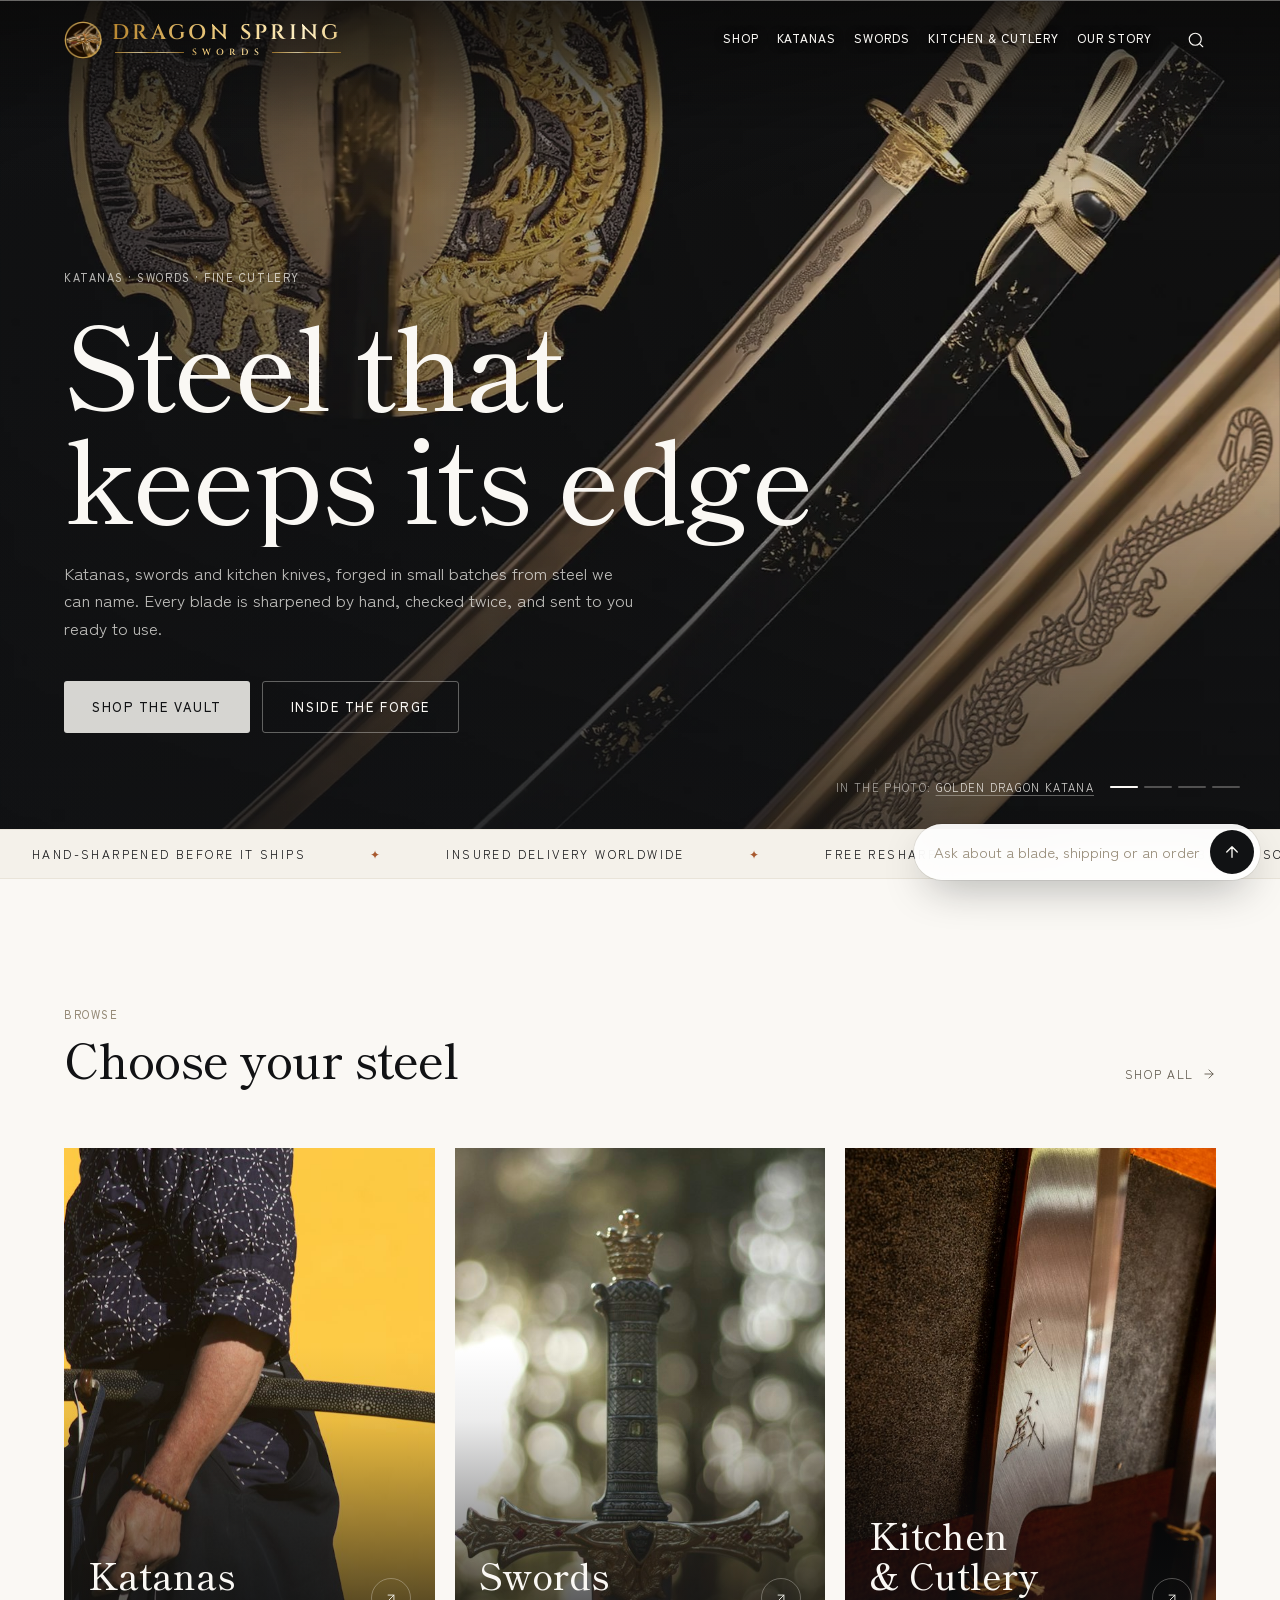
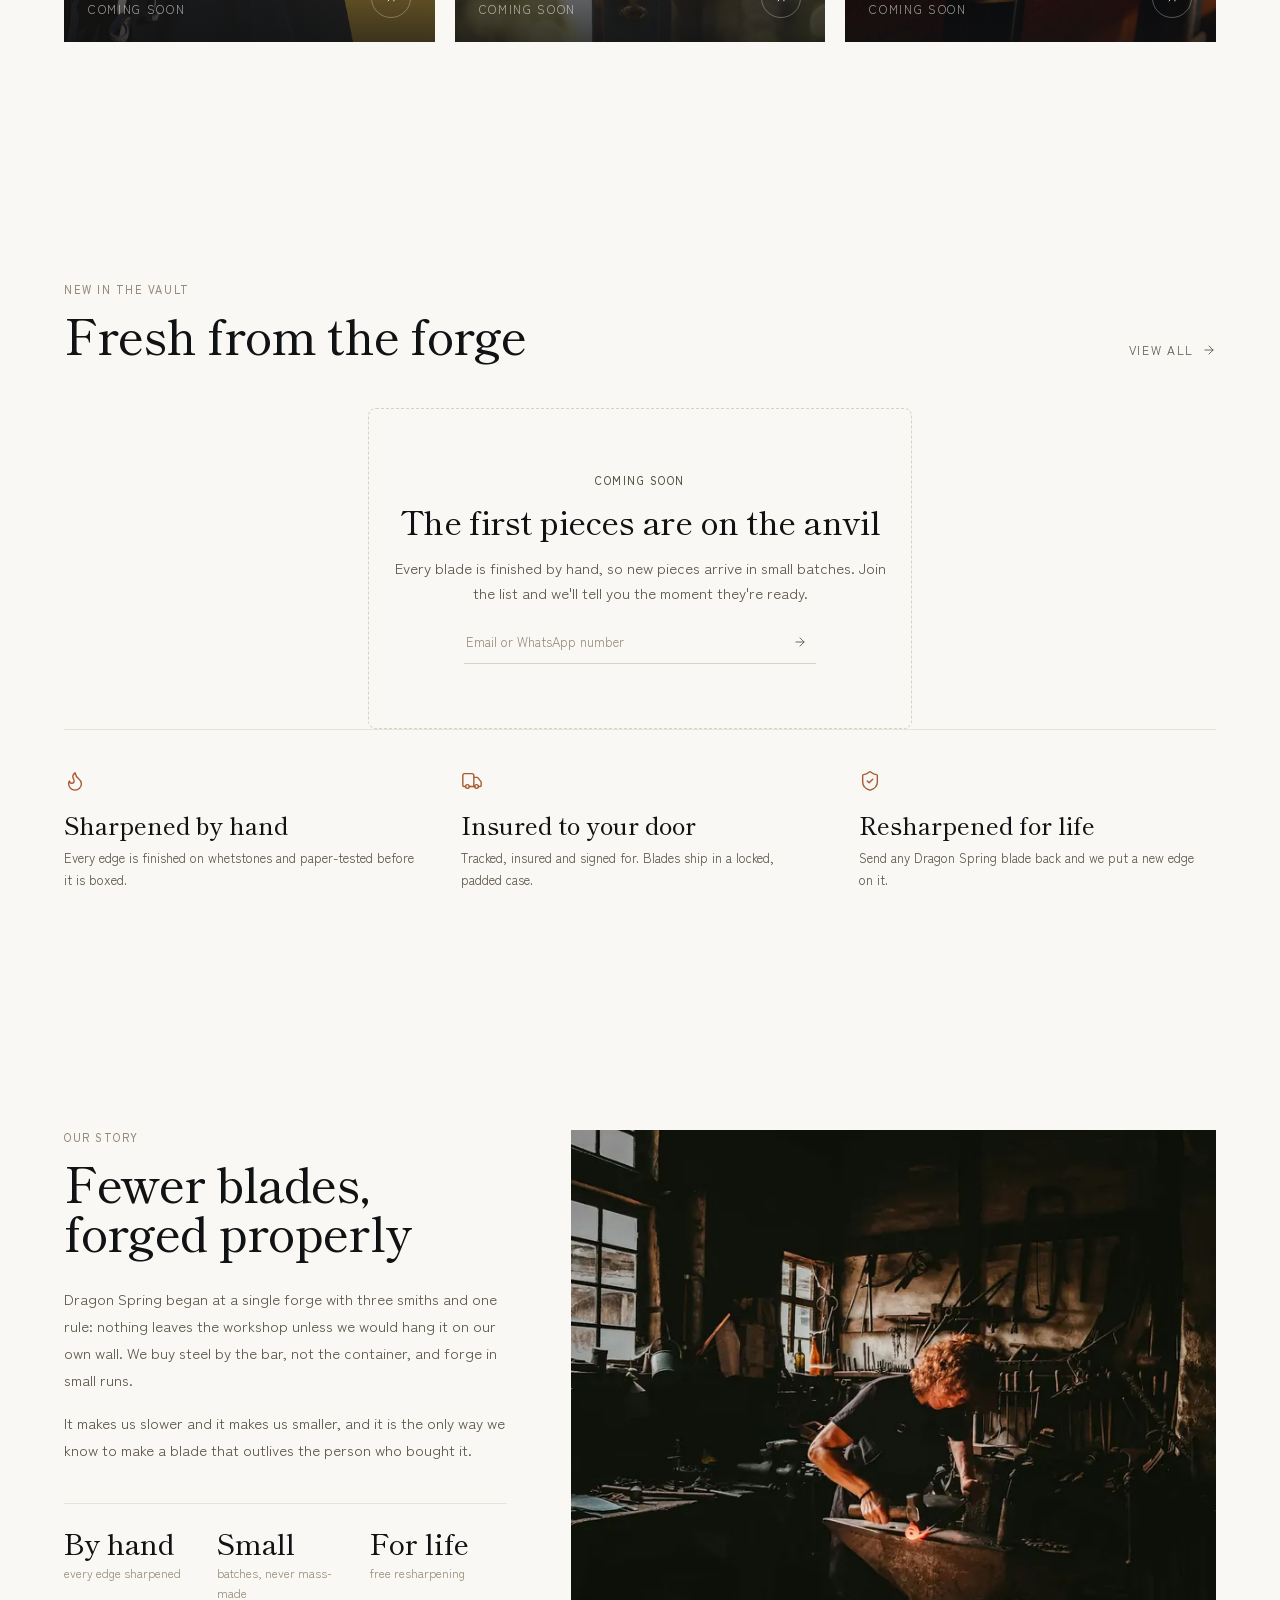
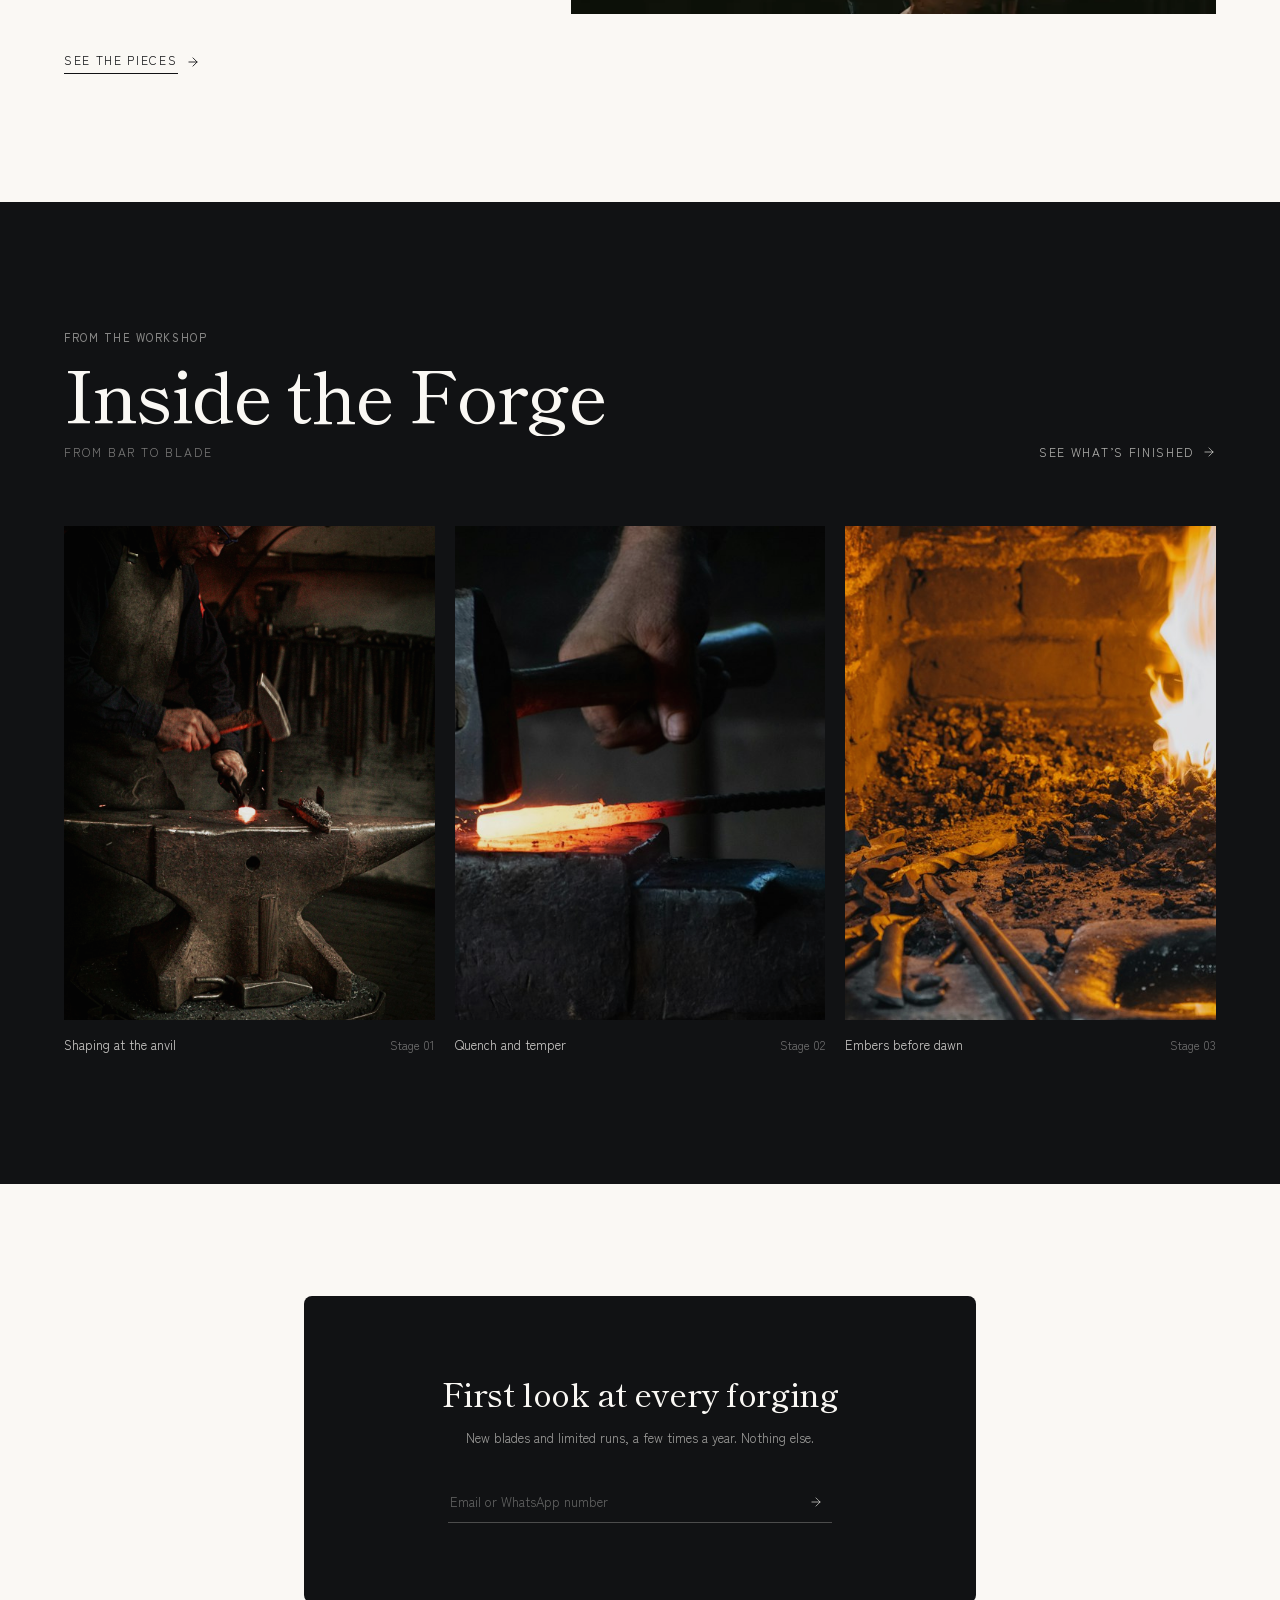
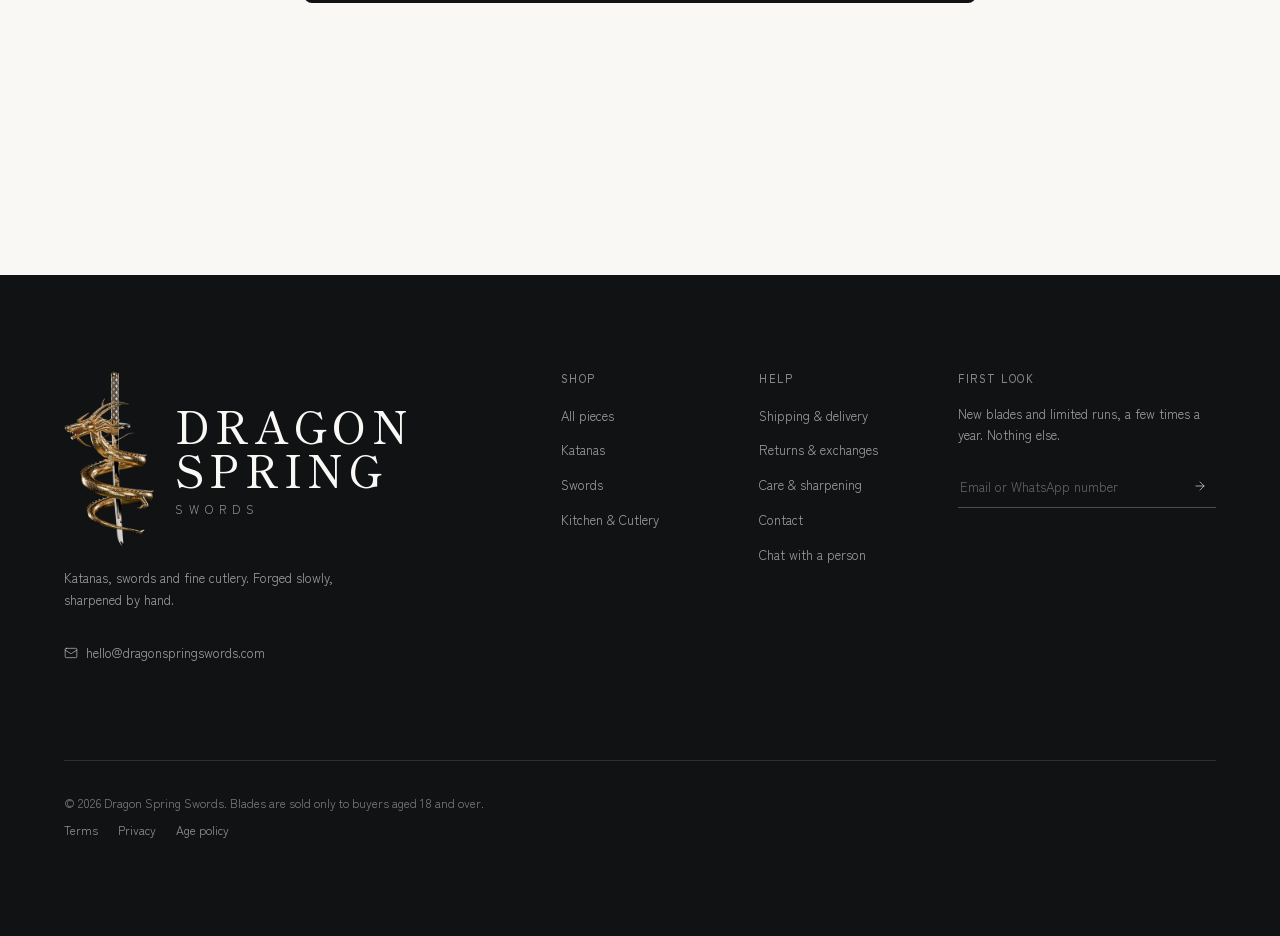
==== commit 367a3f68: "Chat grows out of the launcher and shrinks back into it; on phones a solid full-screen sheet with th" ====
--- a/index.html
+++ b/index.html
@@ -32,14 +32,16 @@
   </script>
 </head>
 <body data-page="home">
-  <!-- Intro: the logo-reveal film (Google Flow / Veo, from the Blender logo). On every homepage load,
+  <!-- Intro: the logo-reveal film (Google Flow / Veo, from the Blender logo). Plays when the homepage is opened
+       fresh (typed address, bookmark, a link from another site) or reloaded (Ctrl/Cmd+R, F5, hard reload); not when
+       coming from another page of the store (logo, Our story) or with Back / Forward. Always
        skippable; never for reduced motion, data saver, slow connections or bots. Phones held upright get
        the portrait cut, other screens the 16:9 film (720p up to 900px wide). main.js plays it. -->
   <div class="intro" id="intro" hidden>
     <video id="intro-video" muted playsinline preload="auto" aria-label="Dragon Spring Swords logo animation"></video>
     <button type="button" class="intro-skip" id="intro-skip">Skip intro</button>
   </div>
-  <script>(function(){try{var ok=!matchMedia('(prefers-reduced-motion: reduce)').matches&&!navigator.webdriver&&!/bot|crawl|spider|lighthouse|headless|preview/i.test(navigator.userAgent);var c=navigator.connection;if(c&&(c.saveData||/(^|-)(2g|3g)$/.test(c.effectiveType||'')))ok=false;if(/[?&]nointro/.test(location.search))ok=false;if(ok){document.documentElement.classList.add('has-intro');document.getElementById('intro').hidden=false;var w=innerWidth,h=innerHeight,f=h>w*1.15?'portrait':(w<=900?'720p':'1080p');var v=document.getElementById('intro-video');v.poster='/assets/video/logo-reveal-poster.webp?v=3';v.src='/assets/video/logo-reveal-'+f+'.mp4?v=4';}}catch(e){}})();</script>
+  <script>(function(){try{var ok=!matchMedia('(prefers-reduced-motion: reduce)').matches&&!navigator.webdriver&&!/bot|crawl|spider|lighthouse|headless|preview/i.test(navigator.userAgent);var c=navigator.connection;if(c&&(c.saveData||/(^|-)2g$/.test(c.effectiveType||'')))ok=false;if(/[?&]nointro/.test(location.search))ok=false;var n=(performance.getEntriesByType&&performance.getEntriesByType('navigation')[0])||{},how=n.type||(performance.navigation&&performance.navigation.type===1?'reload':'navigate'),inside=false;try{inside=!!document.referrer&&new URL(document.referrer).origin===location.origin}catch(e){}if(how==='back_forward'||(how!=='reload'&&inside))ok=false;if(ok){document.documentElement.classList.add('has-intro');document.getElementById('intro').hidden=false;var w=innerWidth,h=innerHeight,f=h>w*1.15?'portrait':(w<=900?'720p':'1080p');var v=document.getElementById('intro-video');v.poster='/assets/video/logo-reveal-poster.webp?v=3';v.src='/assets/video/logo-reveal-'+f+'.mp4?v=4';}}catch(e){}})();</script>
   <div id="layout-top"></div>
 
   <main id="main" style="position:relative">
--- a/assets/css/styles.css
+++ b/assets/css/styles.css
@@ -316,6 +316,11 @@
   -webkit-backdrop-filter: none;
   color: var(--paper);
 }
+/* Over the hero photo: a soft dark fade behind the header and a faint shadow under the text, so the links
+   stay readable over bright parts of a photo */
+.site-header.is-transparent::before { content: ""; position: absolute; inset: 0 0 -3rem; z-index: -1; pointer-events: none;
+  background: linear-gradient(to bottom, rgb(8 7 6 / 0.6), rgb(8 7 6 / 0.25) 60%, rgb(8 7 6 / 0)); }
+.site-header.is-transparent .primary-nav a, .site-header.is-transparent .header-actions { text-shadow: 0 1px 10px rgb(0 0 0 / 0.55); }
 .site-header.is-hidden { transform: translateY(-100%); }
 
 .header-row {
@@ -330,14 +335,14 @@
 /* Nehta's layout: links on the left, the wordmark optically centred, icons on
    the right. Below 1180px the links move into the menu (button on the left). */
 .primary-nav { display: none; flex: 1; min-width: 0; align-items: center; gap: 1.5rem; }
-.primary-nav a { font-size: var(--text-xs); letter-spacing: 0.12em; text-transform: uppercase; white-space: nowrap; }
+.primary-nav a { font-size: var(--text-sm); font-weight: 500; letter-spacing: 0.1em; text-transform: uppercase; white-space: nowrap; }
 .primary-nav a[hidden] { display: none; }
 @media (min-width: 1180px) {
   .primary-nav { display: flex; }
 }
 @media (min-width: 1180px) and (max-width: 1439px) {
   .primary-nav { gap: 1rem; }
-  .primary-nav a { font-size: var(--text-2xs); letter-spacing: 0.1em; }
+  .primary-nav a { font-size: var(--text-xs); letter-spacing: 0.08em; }
 }
 
 .menu-toggle { margin-left: -0.5rem; padding: 0.5rem; display: inline-flex; flex: 1; justify-content: flex-start; }
@@ -561,6 +566,32 @@
 }
 
 .section-heading { display: flex; flex-direction: column; gap: 1.5rem; }
+/* Sideways rows (initRails in main.js): the next card peeks in, no scrollbar, arrows and edge fades show there's more */
+.rail-head { display: flex; align-items: center; justify-content: space-between; gap: 1.25rem; }
+.rail-nav { display: inline-flex; gap: 0.5rem; }
+.rail-btn { display: grid; place-items: center; width: 2.75rem; height: 2.75rem; border-radius: 50%; border: 1px solid var(--border);
+  background: transparent; color: var(--content); cursor: pointer;
+  transition: background-color 0.2s ease, border-color 0.2s ease, color 0.2s ease, opacity 0.2s ease; }
+.rail-btn svg { width: 1.125rem; height: 1.125rem; }
+.rail-btn:hover:not(:disabled) { background: var(--ink); border-color: var(--ink); color: var(--paper); }
+.rail-btn:disabled { opacity: 0.35; cursor: default; }
+[data-rail].is-static .rail-nav { display: none; }
+.rail-wrap { position: relative; margin-top: 2.5rem; }
+@media (min-width: 768px) { .rail-wrap { margin-top: 3.5rem; } }
+.rail { display: grid; grid-auto-flow: column; grid-auto-columns: 72%; gap: 0.875rem; overflow-x: auto; overflow-y: hidden;
+  scroll-snap-type: x mandatory; overscroll-behavior-x: contain; scrollbar-width: none; -webkit-overflow-scrolling: touch;
+  padding-bottom: 0.25rem; outline: none; }
+.rail::-webkit-scrollbar { display: none; }
+.rail > * { min-width: 0; scroll-snap-align: start; }
+.rail:focus-visible { outline: 2px solid var(--accent); outline-offset: 6px; }
+@media (min-width: 600px) { .rail { grid-auto-columns: calc((100% - 2 * 1rem) / 2.6); gap: 1rem; } }
+@media (min-width: 1024px) { .rail { grid-auto-columns: calc((100% - 3 * 1.25rem) / 4.3); gap: 1.25rem; } }
+.rail-wrap::before, .rail-wrap::after { content: ""; position: absolute; top: 0; bottom: 0; z-index: 2; width: 2.5rem; pointer-events: none;
+  opacity: 0; transition: opacity 0.3s ease; }
+.rail-wrap::before { left: 0; background: linear-gradient(to right, var(--paper), rgb(250 248 244 / 0)); }
+.rail-wrap::after { right: 0; background: linear-gradient(to left, var(--paper), rgb(250 248 244 / 0)); }
+@media (min-width: 768px) { .rail-wrap::before, .rail-wrap::after { width: 4.5rem; } }
+.rail-wrap.can-left::before, .rail-wrap.can-right::after { opacity: 1; }
 .section-heading > div { max-width: 42rem; }
 .section-heading h2 { margin-top: 0.75rem; display: block; }
 .section-heading .lede { margin-top: 1.25rem; color: var(--content-muted); }
@@ -901,6 +932,7 @@
   border-radius: var(--radius-sm);
   color: inherit;
   font-size: var(--text-xs);
+  font-weight: 500;
   letter-spacing: 0.1em;
   padding: 0.375rem 1.25rem 0.375rem 0.5rem;
   cursor: pointer;
@@ -929,6 +961,13 @@
 .review-cta { margin-top: 2rem; display: flex; justify-content: center; }
 .btn-outline-dark { border: 1px solid var(--border); color: var(--content); background: transparent; }
 .btn-outline-dark:hover { border-color: var(--ink); background: var(--sand-100); }
+/* Shop: 24 pieces at a time, with how far along you are */
+.shop-more { display: grid; justify-items: center; gap: 0.75rem; max-width: 22rem; margin: 3rem auto 0; text-align: center; }
+.shop-more[hidden] { display: none; }
+.shop-more-count { font-size: var(--text-xs); letter-spacing: 0.14em; text-transform: uppercase; color: var(--content-muted); }
+.shop-more-bar { width: 100%; height: 2px; border-radius: 2px; background: var(--border); overflow: hidden; }
+.shop-more-bar span { display: block; height: 100%; background: var(--ink); transition: width 0.6s var(--ease-entrance); }
+.shop-more-btn { min-width: 14rem; margin-top: 0.5rem; }
 .btn-dark { background: var(--ink); color: var(--paper); }
 .btn-dark:hover { background: var(--sand-800); }
 .btn:disabled { opacity: 0.6; cursor: progress; }
@@ -1202,6 +1241,49 @@
 .product-price-lg s { font-size: var(--text-sm); color: var(--content-subtle); }
 .product-price-lg .badge { align-self: center; }
 .product-info .currency-note { margin-top: 0; }
+/* Options (a piece sold in several sizes or sets): one dropdown under the price */
+.option-row { display: grid; gap: 0.5rem; margin: 0; padding: 0; border: 0; min-width: 0; }
+/* Options as cards: name and price side by side to compare, grouped; the chosen one is outlined */
+.option-group { margin: 0.375rem 0 0; font-size: var(--text-2xs); letter-spacing: 0.14em; text-transform: uppercase; color: var(--content-subtle); }
+.option-grid { display: grid; grid-template-columns: repeat(auto-fill, minmax(min(100%, 12rem), 1fr)); gap: 0.5rem; }
+.option-card { position: relative; display: flex; align-items: center; gap: 0.75rem; min-height: 3.75rem; padding: 0.625rem 1.75rem 0.625rem 0.875rem;
+  border: 1px solid var(--border); border-radius: var(--radius-sm); background: var(--paper); cursor: pointer;
+  transition: border-color 0.15s ease, box-shadow 0.15s ease, background-color 0.15s ease; }
+.option-card:hover { border-color: var(--content-muted); }
+.option-card input { position: absolute; opacity: 0; width: 1px; height: 1px; pointer-events: none; }
+.option-card.is-on { border-color: var(--ink); box-shadow: inset 0 0 0 1px var(--ink); background: #fff; }
+.option-card.is-on::after { content: ""; position: absolute; top: 50%; right: 0.75rem; width: 0.5rem; height: 0.5rem; margin-top: -0.25rem;
+  border-radius: 50%; background: var(--accent); }
+.option-card:has(input:focus-visible) { outline: 2px solid var(--accent); outline-offset: 2px; }
+.option-card img { flex: none; width: 2.75rem; height: 2.75rem; border-radius: 6px; object-fit: cover; background: var(--sand-100, #f4f1ea); }
+.option-card-text { display: grid; gap: 0.125rem; min-width: 0; }
+.option-card-name { font-size: 0.875rem; line-height: 1.3; color: var(--content); }
+.option-card-price { font-size: 0.875rem; font-weight: 500; color: var(--content); font-variant-numeric: tabular-nums; }
+.option-card-price s { margin-left: 0.25rem; font-weight: 400; font-size: 0.8125rem; color: var(--content-subtle); }
+.option-summary { display: grid; gap: 0.25rem; margin-top: 0.5rem; padding: 0.875rem 1rem; border-radius: var(--radius-sm);
+  background: var(--sand-100, #f4f1ea); }
+.option-chosen { margin: 0; font-size: 0.875rem; color: var(--content-muted); }
+.option-chosen strong { font-weight: 500; color: var(--content); }
+.option-summary .option-note { font-size: 0.8125rem; }
+.option-label { font-size: var(--text-xs); letter-spacing: 0.1em; text-transform: uppercase; color: var(--content-subtle); }
+.option-select-wrap { position: relative; }
+.option-select { appearance: none; -webkit-appearance: none; width: 100%; min-height: 3rem; padding: 0.75rem 2.75rem 0.75rem 1rem;
+  font: inherit; font-size: 1rem; color: var(--content); background: var(--paper); border: 1px solid var(--border);
+  border-radius: var(--radius-sm); cursor: pointer; }
+.option-select:hover { border-color: var(--content-muted); }
+.option-select:focus-visible { outline: 2px solid var(--content); outline-offset: 2px; }
+.option-select-wrap::after { content: ""; position: absolute; right: 1.1rem; top: 50%; width: 0.5rem; height: 0.5rem;
+  border-right: 1.5px solid var(--content-muted); border-bottom: 1.5px solid var(--content-muted);
+  transform: translateY(-70%) rotate(45deg); pointer-events: none; }
+.price-from { font-size: 0.8em; color: var(--content-muted); }
+.option-note { margin: 0; font-size: 0.875rem; line-height: 1.5; color: var(--content-muted); }
+/* Versions of one piece (e.g. stainless steel / PVD gold): links to each other */
+.version-row { display: grid; gap: 0.5rem; }
+.version-chips { display: flex; flex-wrap: wrap; gap: 0.5rem; }
+.version-chip { display: inline-flex; align-items: center; min-height: 2.5rem; padding: 0.5rem 1rem; border: 1px solid var(--border);
+  border-radius: 999px; font-size: 0.875rem; color: var(--content); text-decoration: none; background: var(--paper); }
+a.version-chip:hover { border-color: var(--content-muted); }
+.version-chip.is-current { border-color: var(--content); background: var(--content); color: var(--paper); }
 .finish-row { display: flex; align-items: center; gap: 1rem; font-size: var(--text-xs); letter-spacing: 0.1em; text-transform: uppercase; color: var(--content-subtle); }
 
 /* Order buttons, flat like Nehta's "Add to bag" block */
@@ -1306,7 +1388,7 @@
   background:
     radial-gradient(120% 70% at 0% 0%, rgb(168 89 46 / 0.34), transparent 62%),
     radial-gradient(90% 60% at 100% 100%, rgb(241 212 140 / 0.1), transparent 60%),
-    rgb(22 20 17 / 0.76);
+    rgb(22 20 17 / 0.9);
   -webkit-backdrop-filter: blur(30px) saturate(1.5); backdrop-filter: blur(30px) saturate(1.5);
   border: 1px solid rgb(250 248 244 / 0.1);
   box-shadow: 0 30px 80px -24px rgb(0 0 0 / 0.6), inset 0 1px 0 rgb(255 255 255 / 0.07);
@@ -1321,6 +1403,16 @@
 .support.is-closing { pointer-events: none; }
 .support.is-closing .support-panel { animation: support-sink 220ms cubic-bezier(0.4, 0, 1, 1) both; }
 .support.is-closing .support-compose, .support.is-closing > .support-error { animation: support-sink 200ms cubic-bezier(0.4, 0, 1, 1) 30ms both; }
+/* Growing out of the launcher (support.js morph): the frame and message box come with the clip, the header and
+   conversation settle in just after; closing fades them as it shrinks back */
+.support.is-morph .support-panel, .support.is-morph .support-compose { animation: none; }
+.support.is-morph .support-head, .support.is-morph .support-body { animation: support-pop 460ms var(--ease-entrance) 150ms both; }
+.support.is-morph.is-closing .support-panel, .support.is-morph.is-closing .support-compose,
+.support.is-morph.is-closing > .support-error { animation: none; }
+.support.is-morph.is-closing .support-head, .support.is-morph.is-closing .support-body,
+.support.is-morph.is-closing > .support-error { animation: support-out 160ms ease-in both; }
+@keyframes support-out { to { opacity: 0; } }
+.support-launcher.no-pop { animation: none; }
 
 /* Header: the dragon medallion, who you're talking to, fold away */
 .support-head { display: flex; align-items: center; gap: 0.75rem; padding: 1rem 0.625rem 0.625rem 1.125rem; }
@@ -1350,6 +1442,29 @@
   box-shadow: inset 0 0 0 1px rgb(250 248 244 / 0.07); }
 .support-msg.is-assistant .support-bubble { color: var(--sg-muted); }
 .support-meta { font-size: var(--text-2xs); color: var(--sg-subtle); }
+.support-tick { display: inline-block; margin-left: 0.3125rem; vertical-align: -0.125rem; color: var(--sg-muted); }
+.support-tick svg { display: block; }
+/* An offer's step in the chat: the piece, where the offer stands, and a way to the offer page */
+.support-offer { display: grid; grid-template-columns: 3rem minmax(0, 1fr); gap: 0.125rem 0.75rem; align-items: center;
+  width: min(19rem, 92%); padding: 0.625rem; border-radius: 16px; background: var(--sg-fill); color: var(--sg-text);
+  box-shadow: inset 0 0 0 1px var(--sg-line); text-decoration: none; transition: background-color var(--duration-quick); }
+.support-offer:hover { background: var(--sg-fill-strong); }
+.support-offer img, .support-offer-img { grid-row: span 2; width: 3rem; height: 3rem; border-radius: 10px; object-fit: cover; background: var(--sg-fill); }
+.support-offer-text { display: grid; min-width: 0; }
+.support-offer-text strong { font-size: 0.8125rem; font-weight: 500; line-height: 1.3; overflow: hidden; display: -webkit-box;
+  -webkit-line-clamp: 2; -webkit-box-orient: vertical; }
+.support-offer-text small { font-size: 0.75rem; color: var(--sg-gold); }
+.support-offer-go { font-size: 0.6875rem; letter-spacing: 0.08em; text-transform: uppercase; color: var(--sg-muted); }
+/* "Dragon Spring team is typing": three dots that rise and fall in turn */
+.support-typing { display: grid; justify-items: start; gap: 0.375rem; animation: support-pop 360ms var(--ease-entrance) both; }
+.support-typing-dots { display: inline-flex; align-items: center; gap: 0.3125rem; padding: 0.75rem 0.9375rem; border-radius: 18px;
+  background: var(--sg-fill-strong); box-shadow: inset 0 0 0 1px rgb(250 248 244 / 0.07); }
+.support-typing-dots i { width: 0.4375rem; height: 0.4375rem; border-radius: 50%; background: var(--sg-text); opacity: 0.35;
+  animation: support-dot 1.2s ease-in-out infinite; }
+.support-typing-dots i:nth-child(2) { animation-delay: 0.15s; }
+.support-typing-dots i:nth-child(3) { animation-delay: 0.3s; }
+@keyframes support-dot { 0%, 60%, 100% { transform: none; opacity: 0.35; } 30% { transform: translateY(-4px); opacity: 0.95; } }
+@media (prefers-reduced-motion: reduce) { .support-typing, .support-typing-dots i { animation: none; } .support-typing-dots i { opacity: 0.6; } }
 
 /* Before the first message: topics rise in one by one, then the name and email card */
 .support-topics { display: flex; flex-wrap: wrap; justify-content: flex-end; gap: 0.5rem; }
@@ -1394,6 +1509,12 @@
 .support-intro p { font-size: var(--text-sm); color: var(--sg-muted); line-height: 1.6; }
 .support-intro strong { color: var(--sg-text); font-weight: 500; }
 .support-intro p + p { margin-top: 0.5rem; }
+/* Code screen: the message that goes out once the code is right */
+.support-pending { display: grid; justify-items: start; gap: 0.375rem; padding: 0.75rem 0.875rem; border-radius: 16px;
+  background: var(--sg-fill); box-shadow: inset 0 0 0 1px var(--sg-line); }
+.support-pending span { font-size: var(--text-2xs); letter-spacing: 0.04em; color: var(--sg-subtle); }
+.support-pending p { font-size: var(--text-sm); line-height: 1.55; color: var(--sg-text); white-space: pre-wrap; overflow-wrap: anywhere; }
+.support-pending .support-link { font-size: var(--text-xs); }
 
 /* Waiting note and reference */
 .support-wait { display: flex; gap: 0.5rem; align-items: flex-start; padding: 0.625rem 0.875rem; border-radius: 16px;
@@ -1434,15 +1555,26 @@
 .support-compose.is-busy .support-send { opacity: 0.5; pointer-events: none; animation: support-busy 0.9s ease-in-out infinite alternate; }
 @keyframes support-busy { to { transform: scale(0.9); } }
 
-/* Phones, and landscape phones: the glass fills the screen, the message box sits at the bottom */
+/* Phones, and landscape phones: one solid dark sheet over the whole screen (nothing of the page shows through),
+   header at the top under the notch, the white message box docked at the bottom above the keyboard */
 @media (max-width: 599px), (max-height: 540px) {
-  .support { inset: 0 0 auto 0; width: 100%; height: 100dvh; gap: 0.5rem; background: rgb(17 18 20 / 0.34);
-    animation: support-veil 300ms ease-out both;
-    padding: max(0.5rem, env(safe-area-inset-top)) max(0.5rem, env(safe-area-inset-right)) max(0.5rem, env(safe-area-inset-bottom)) max(0.5rem, env(safe-area-inset-left)); }
-  .support-panel { flex: 1; max-height: none; border-radius: 24px; transform-origin: 50% 100%; }
-  .support-body { padding-inline: 1rem; }
-  .support-compose { border-radius: 26px; }
-  .support.is-closing { background-color: transparent; }
+  .support { inset: 0 0 auto 0; width: 100%; height: 100dvh; gap: 0;
+    background:
+      radial-gradient(120% 55% at 0% 0%, rgb(168 89 46 / 0.3), transparent 62%),
+      radial-gradient(90% 45% at 100% 100%, rgb(241 212 140 / 0.07), transparent 60%),
+      #17150f;
+    padding: 0 0 max(0.625rem, env(safe-area-inset-bottom)); }
+  .support-panel { flex: 1; max-height: none; border: 0; border-radius: 0; background: none; box-shadow: none;
+    -webkit-backdrop-filter: none; backdrop-filter: none; transform-origin: 50% 100%; }
+  .support-head { padding: max(0.75rem, env(safe-area-inset-top)) max(0.375rem, env(safe-area-inset-right)) 0.75rem max(1rem, env(safe-area-inset-left));
+    border-bottom: 1px solid var(--sg-line); }
+  .support-body { padding: 1rem max(1rem, env(safe-area-inset-right)) 1.25rem max(1rem, env(safe-area-inset-left));
+    -webkit-mask-image: none; mask-image: none; }
+  .support-bubble { font-size: 1rem; }
+  .support-photo { max-width: min(14rem, 78%); }
+  .support-compose { margin: 0.375rem max(0.625rem, env(safe-area-inset-right)) 0 max(0.625rem, env(safe-area-inset-left));
+    border-radius: 26px; box-shadow: 0 0 0 1px rgb(255 255 255 / 0.06); }
+  .support > .support-error { margin: 0 0.75rem 0.5rem; }
   html.support-open, html.support-open body { overflow: hidden; }
 }
 
@@ -1466,6 +1598,14 @@
 .sl-go { display: grid; place-items: center; flex: none; width: 2.75rem; height: 2.75rem; border-radius: 50%; background: var(--ink); color: var(--paper);
   transition: transform 320ms var(--ease-entrance), background-color var(--duration-quick); }
 .support-launcher:hover .sl-go { transform: translateY(-1px) scale(1.04); background: var(--sand-800); }
+/* The open pill reads like a message box, so its button is a send arrow; folded (and on phones) the button
+   is a chat bubble, so nobody mistakes it for "back to top". The two icons swap with a small turn. */
+.sl-go { position: relative; }
+.sl-ico { position: absolute; inset: 0; display: grid; place-items: center;
+  transition: opacity 240ms ease, transform 460ms var(--ease-entrance); }
+.sl-ico-chat { opacity: 0; transform: scale(0.6) rotate(-14deg); }
+.support-launcher.is-compact:not(:hover):not(:focus-visible) .sl-ico-send { opacity: 0; transform: scale(0.6) translateY(6px); }
+.support-launcher.is-compact:not(:hover):not(:focus-visible) .sl-ico-chat { opacity: 1; transform: none; }
 /* While the page scrolls the launcher folds to its round button; hover (or keyboard focus) opens it out
    again, and it is full size back at the top of the page (support.js sets .is-compact). */
 .support-launcher.is-compact:not(:hover):not(:focus-visible) { gap: 0; padding-left: 0.375rem; }
@@ -1485,6 +1625,8 @@
   .sl-short { display: inline-block; }
   .sl-go { width: 2.5rem; height: 2.5rem; }
   .support-launcher.is-compact:not(:hover):not(:focus-visible) { padding-left: 0.3125rem; }
+  .support-launcher .sl-ico-send { opacity: 0; }
+  .support-launcher .sl-ico-chat { opacity: 1; transform: none; }
 }
 @media (prefers-reduced-motion: reduce) {
   .support, .support-panel, .support-compose, .support-msg.is-new, .support-topics button, .support-details, .support-wait,
@@ -1751,7 +1893,11 @@
 .offer-input span { padding-left: 0.875rem; color: var(--content-subtle); font-size: 1.125rem; }
 .offer-dialog .offer-input input { border: 0 !important; font-size: 1.25rem !important; font-family: var(--font-display) !important; }
 .offer-input:focus-within { border-color: var(--ink); }
-.offer-conv { font-size: var(--text-xs); color: var(--content-subtle); font-weight: 400; letter-spacing: 0; }
+.offer-code-links { margin: 0; font-size: var(--text-xs); color: var(--content-subtle); text-align: center; }
+.offer-link { background: none; border: 0; padding: 0.25rem; font: inherit; color: var(--content-muted); text-decoration: underline;
+  text-underline-offset: 2px; cursor: pointer; }
+.offer-code input[name=code] { font: 500 1.5rem/1.2 ui-monospace, 'SF Mono', Menlo, monospace; letter-spacing: 0.4em; text-align: center; }
+.offer-conv, .offer-hint { font-size: var(--text-xs); color: var(--content-subtle); font-weight: 400; letter-spacing: 0; }
 .offer-opt { font-weight: 400; color: var(--content-subtle); }
 .offer-page { max-width: 40rem; }
 .offer-card { display: flex; gap: 1.125rem; align-items: center; width: 100%; padding: 1rem; border: 1px solid var(--border-subtle); border-radius: var(--radius-lg); background: #fff; }
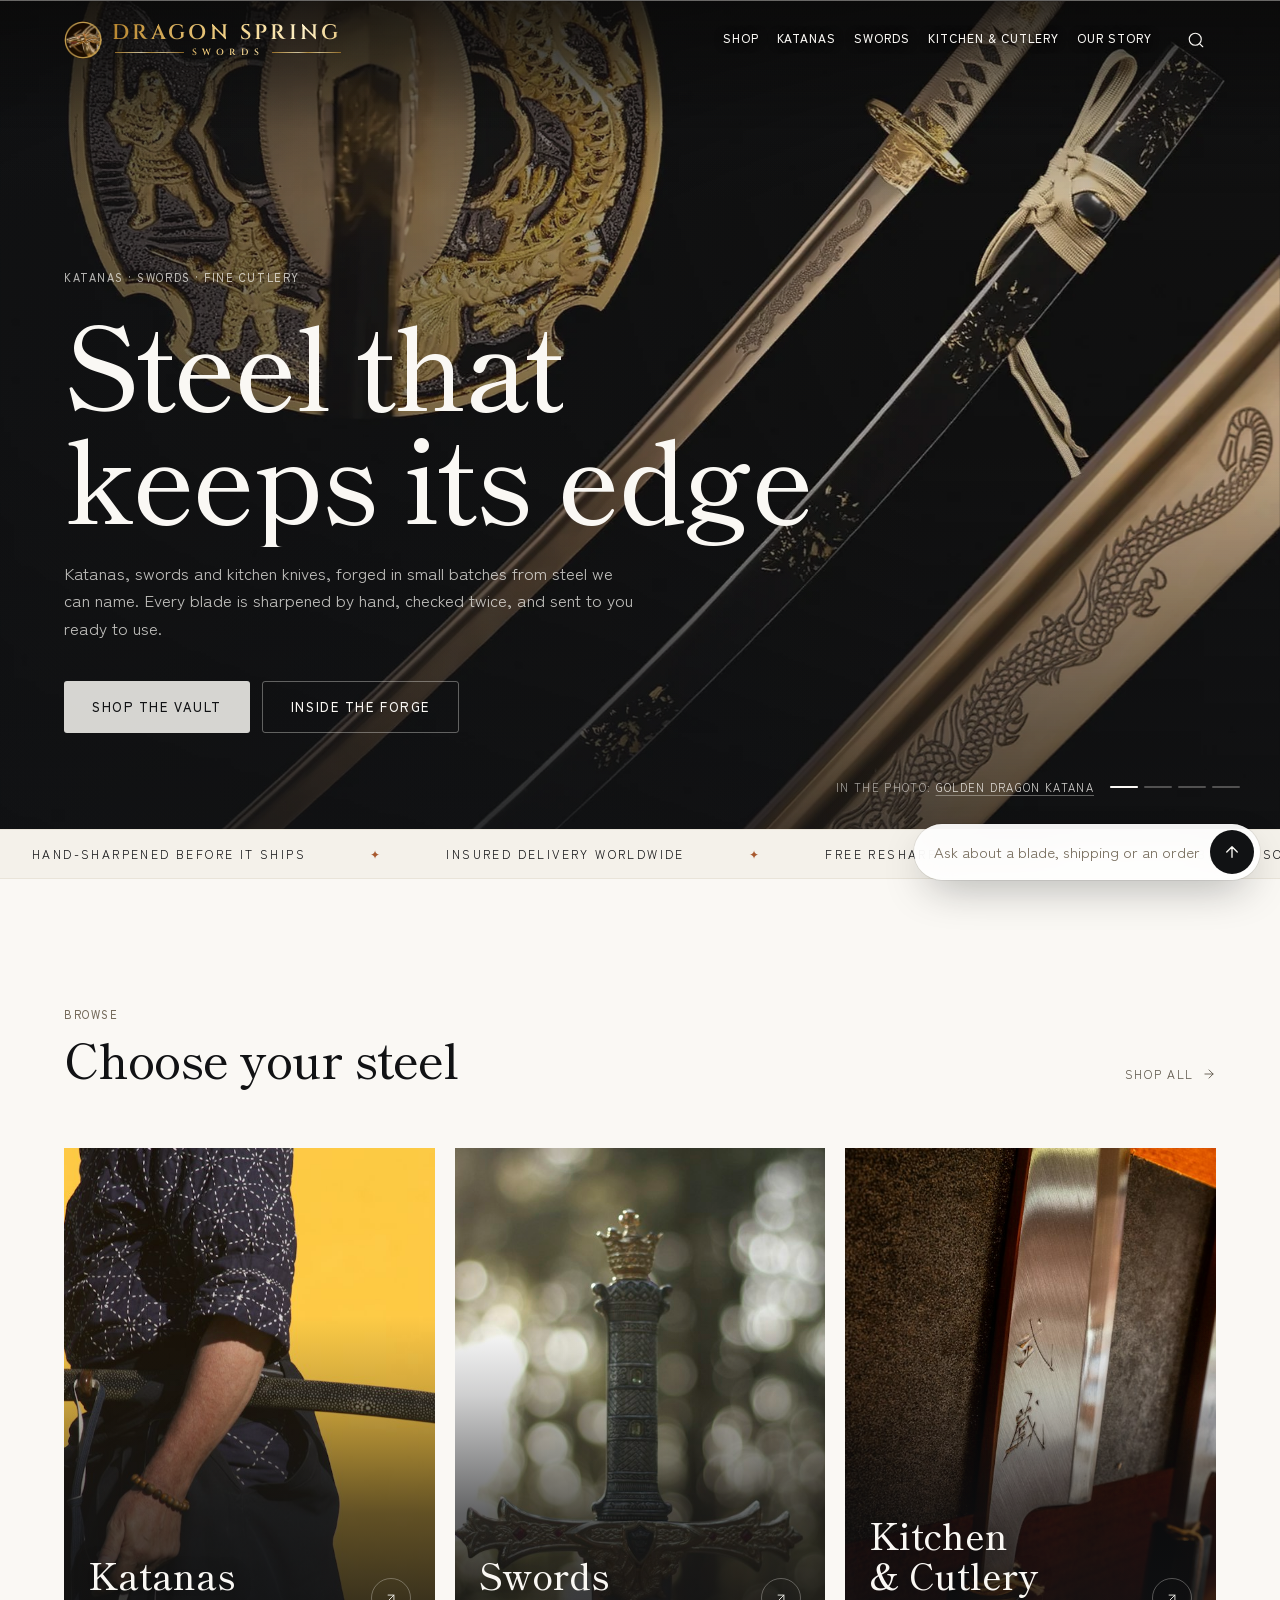
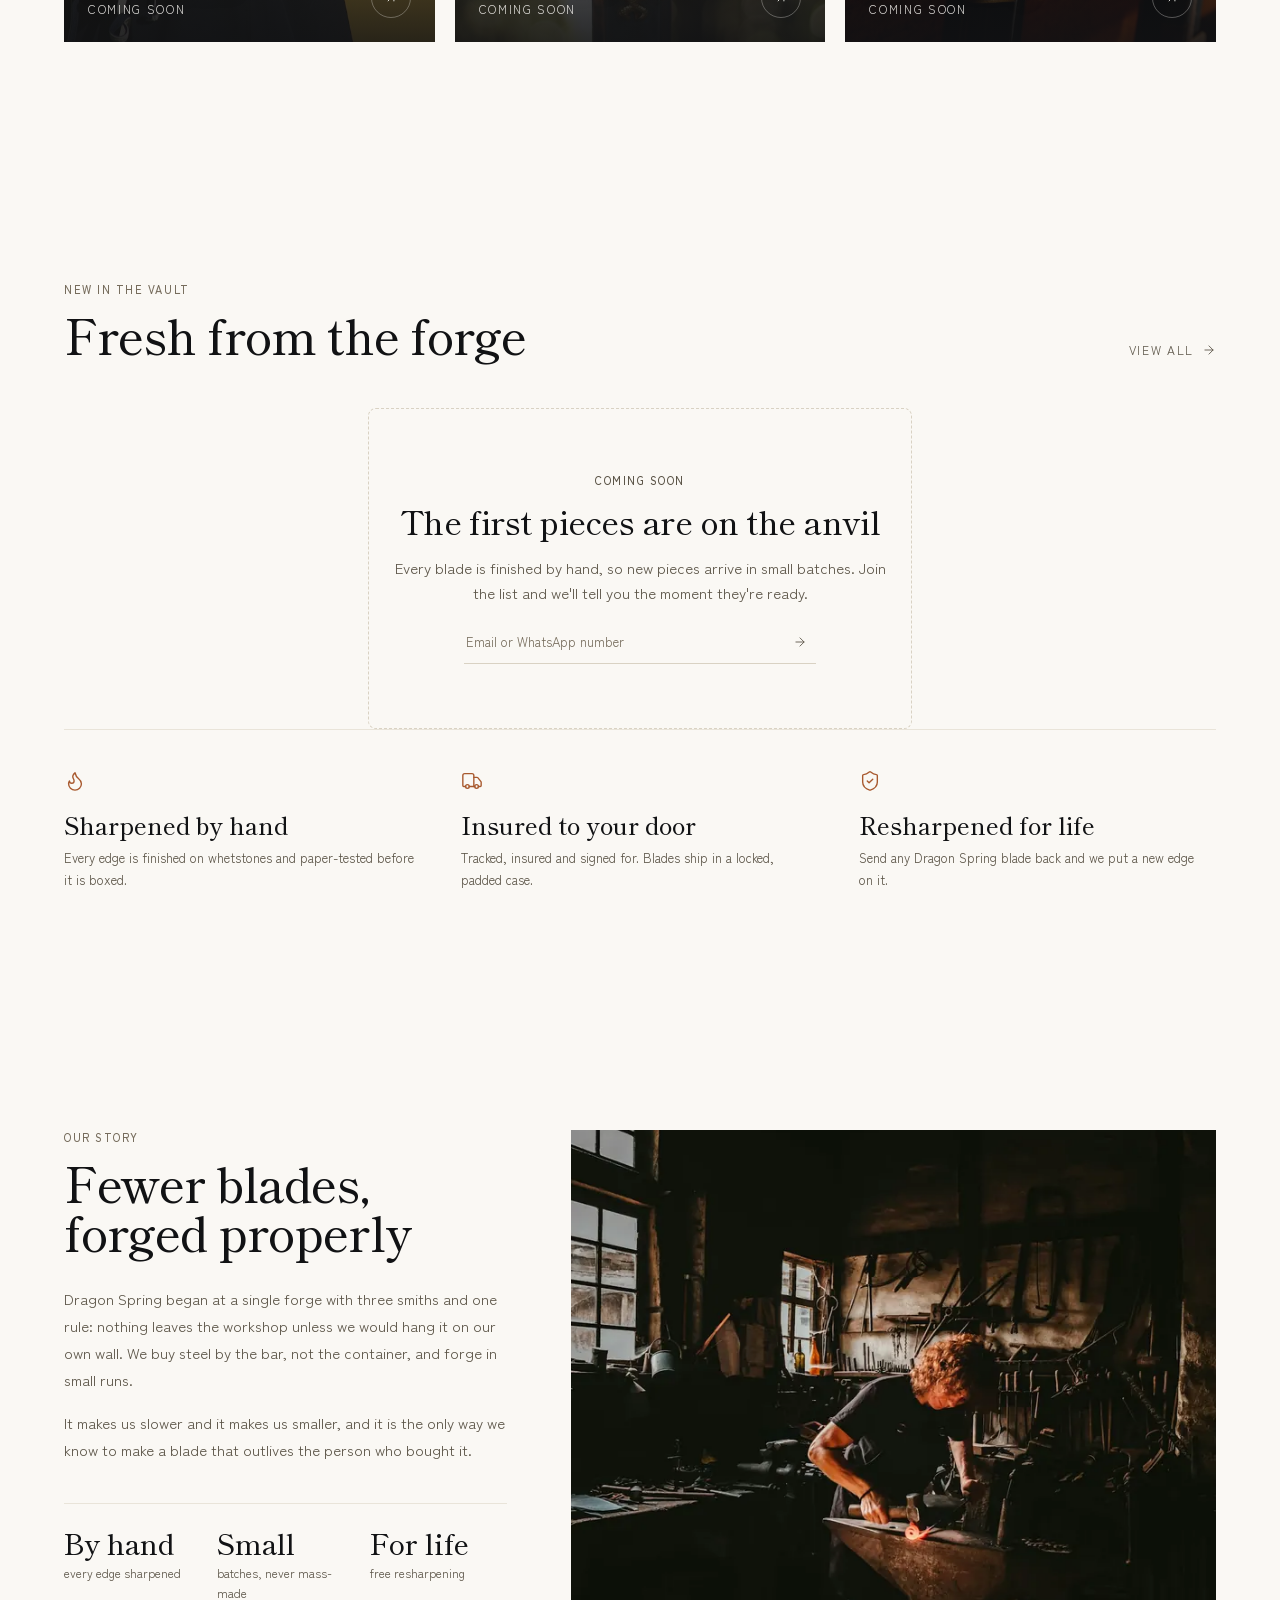
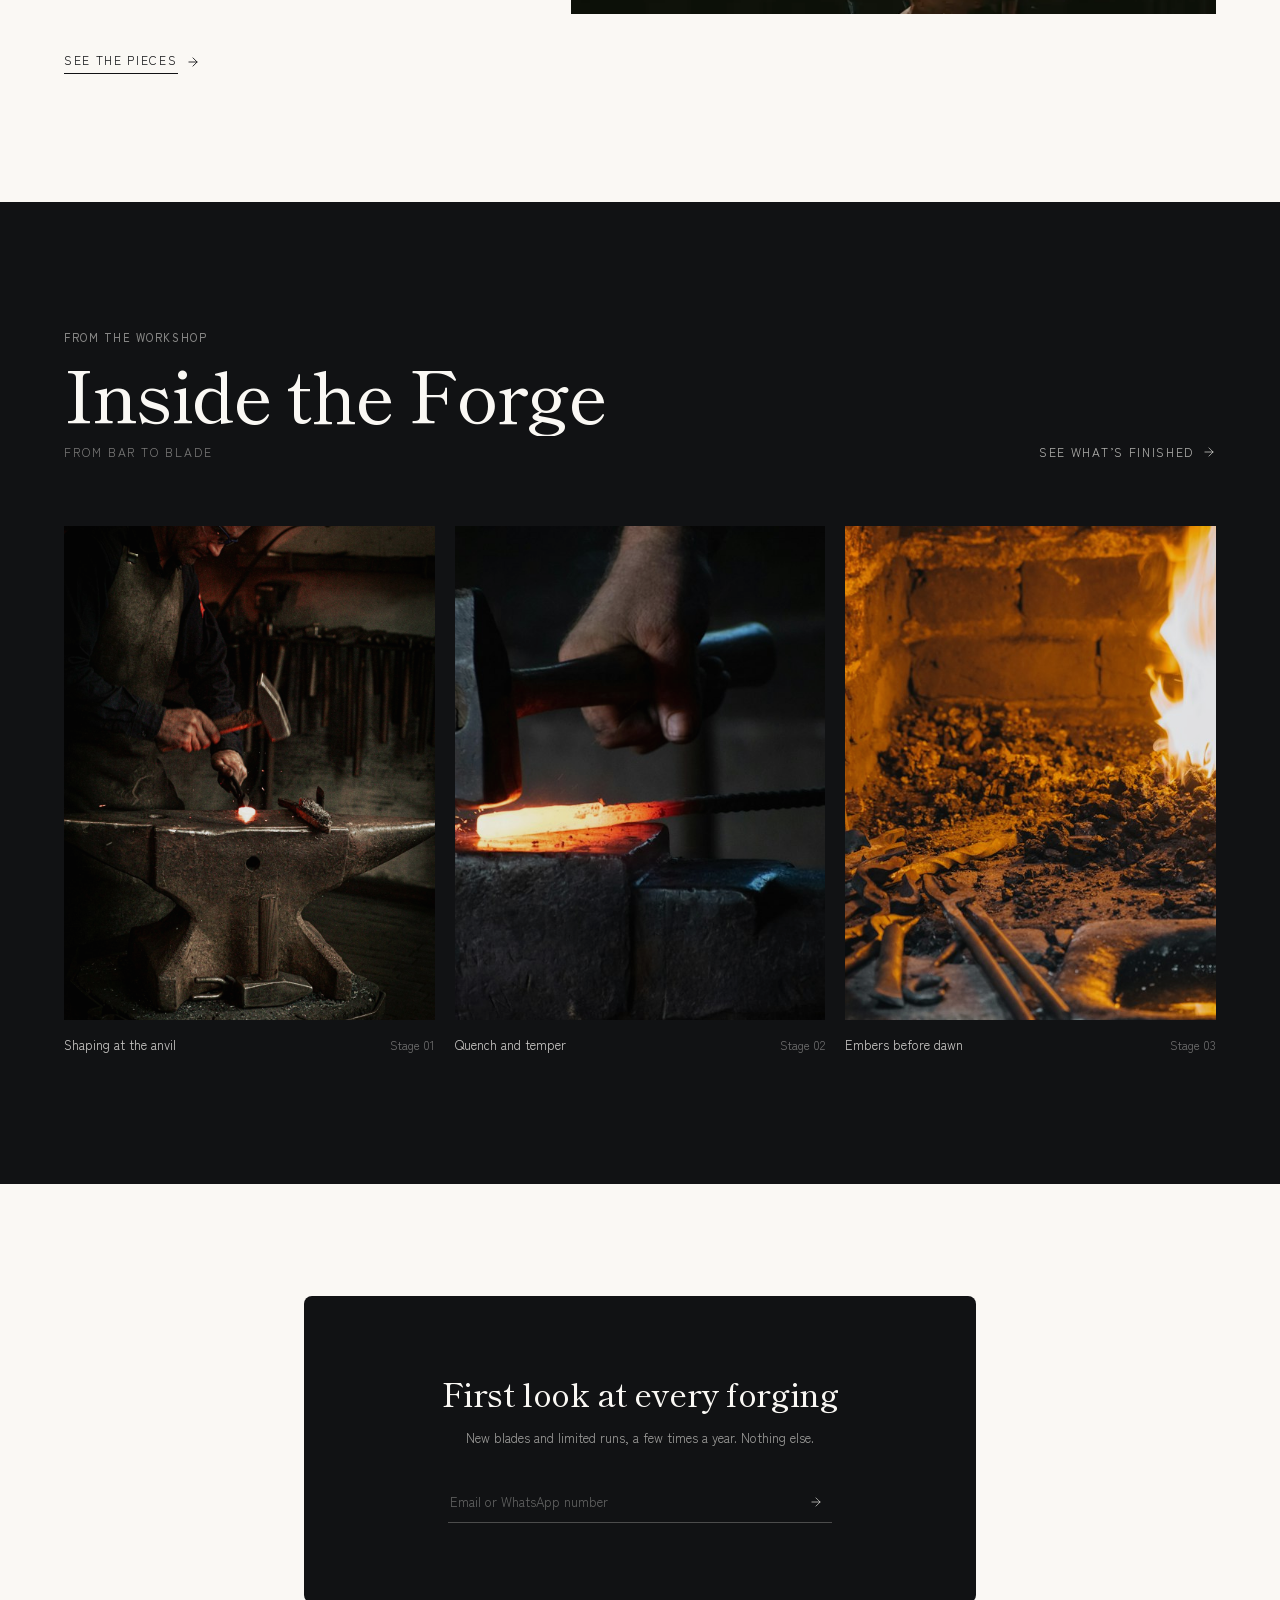
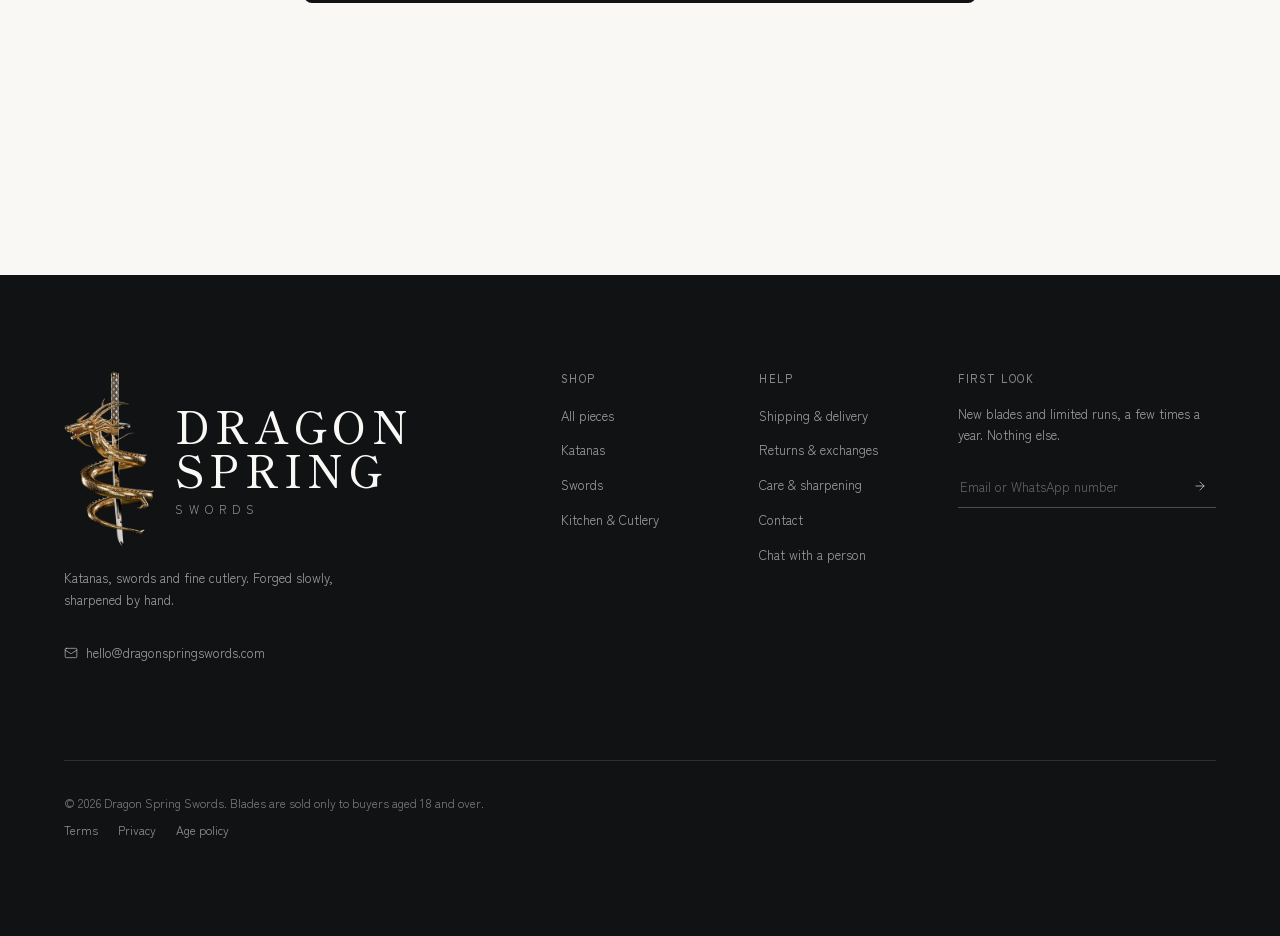
==== commit 63491c45: "Intro film plays on a fresh open even when the phone has animations turned off (battery saver); Skip" ====
--- a/index.html
+++ b/index.html
@@ -41,7 +41,7 @@
     <video id="intro-video" muted playsinline preload="auto" aria-label="Dragon Spring Swords logo animation"></video>
     <button type="button" class="intro-skip" id="intro-skip">Skip intro</button>
   </div>
-  <script>(function(){try{var ok=!matchMedia('(prefers-reduced-motion: reduce)').matches&&!navigator.webdriver&&!/bot|crawl|spider|lighthouse|headless|preview/i.test(navigator.userAgent);var c=navigator.connection;if(c&&(c.saveData||/(^|-)2g$/.test(c.effectiveType||'')))ok=false;if(/[?&]nointro/.test(location.search))ok=false;var n=(performance.getEntriesByType&&performance.getEntriesByType('navigation')[0])||{},how=n.type||(performance.navigation&&performance.navigation.type===1?'reload':'navigate'),inside=false;try{inside=!!document.referrer&&new URL(document.referrer).origin===location.origin}catch(e){}if(how==='back_forward'||(how!=='reload'&&inside))ok=false;if(ok){document.documentElement.classList.add('has-intro');document.getElementById('intro').hidden=false;var w=innerWidth,h=innerHeight,f=h>w*1.15?'portrait':(w<=900?'720p':'1080p');var v=document.getElementById('intro-video');v.poster='/assets/video/logo-reveal-poster.webp?v=3';v.src='/assets/video/logo-reveal-'+f+'.mp4?v=4';}}catch(e){}})();</script>
+  <script>(function(){try{var ok=!navigator.webdriver&&!/bot|crawl|spider|lighthouse|headless|preview/i.test(navigator.userAgent);var c=navigator.connection;if(c&&(c.saveData||/(^|-)2g$/.test(c.effectiveType||'')))ok=false;if(/[?&]nointro/.test(location.search))ok=false;var n=(performance.getEntriesByType&&performance.getEntriesByType('navigation')[0])||{},how=n.type||(performance.navigation&&performance.navigation.type===1?'reload':'navigate'),inside=false;try{inside=!!document.referrer&&new URL(document.referrer).origin===location.origin}catch(e){}if(how==='back_forward'||(how!=='reload'&&inside))ok=false;if(ok){document.documentElement.classList.add('has-intro');document.getElementById('intro').hidden=false;var w=innerWidth,h=innerHeight,f=h>w*1.15?'portrait':(w<=900?'720p':'1080p');var v=document.getElementById('intro-video');v.poster='/assets/video/logo-reveal-poster.webp?v=3';v.src='/assets/video/logo-reveal-'+f+'.mp4?v=4';}}catch(e){}})();</script>
   <div id="layout-top"></div>
 
   <main id="main" style="position:relative">
--- a/assets/css/styles.css
+++ b/assets/css/styles.css
@@ -46,7 +46,7 @@
   --surface-sunken: #f4f1ea;
   --content: #111214;
   --content-muted: #5b5447;
-  --content-subtle: #978c79;
+  --content-subtle: #766c5c; /* was #978c79: about 3.2:1 on cream, too faint on phones; now about 5:1 */
   --border-subtle: #e9e4d9;
   --border: #d9d2c3;
   --accent: #a8592e;
@@ -586,12 +586,7 @@
 .rail:focus-visible { outline: 2px solid var(--accent); outline-offset: 6px; }
 @media (min-width: 600px) { .rail { grid-auto-columns: calc((100% - 2 * 1rem) / 2.6); gap: 1rem; } }
 @media (min-width: 1024px) { .rail { grid-auto-columns: calc((100% - 3 * 1.25rem) / 4.3); gap: 1.25rem; } }
-.rail-wrap::before, .rail-wrap::after { content: ""; position: absolute; top: 0; bottom: 0; z-index: 2; width: 2.5rem; pointer-events: none;
-  opacity: 0; transition: opacity 0.3s ease; }
-.rail-wrap::before { left: 0; background: linear-gradient(to right, var(--paper), rgb(250 248 244 / 0)); }
-.rail-wrap::after { right: 0; background: linear-gradient(to left, var(--paper), rgb(250 248 244 / 0)); }
-@media (min-width: 768px) { .rail-wrap::before, .rail-wrap::after { width: 4.5rem; } }
-.rail-wrap.can-left::before, .rail-wrap.can-right::after { opacity: 1; }
+/* no fades over the row's edges: they covered the photos and the words; the arrows and the peek of the next card show it scrolls */
 .section-heading > div { max-width: 42rem; }
 .section-heading h2 { margin-top: 0.75rem; display: block; }
 .section-heading .lede { margin-top: 1.25rem; color: var(--content-muted); }
@@ -626,7 +621,7 @@
   position: absolute;
   inset: 0;
   /* darker at the bottom so the name and count stay readable on light photos (grass, white backdrops) */
-  background: linear-gradient(to top, rgb(17 18 20 / 0.82) 0%, rgb(17 18 20 / 0.45) 22%, rgb(17 18 20 / 0.08) 45%, transparent 60%);
+  background: linear-gradient(to top, rgb(17 18 20 / 0.9) 0%, rgb(17 18 20 / 0.66) 26%, rgb(17 18 20 / 0.2) 50%, transparent 66%);
 }
 .category-label {
   position: absolute;
@@ -642,7 +637,8 @@
 }
 .category-label h3 { font-family: var(--font-display); font-size: 1.875rem; line-height: 1.1; }
 @media (min-width: 768px) { .category-label h3 { font-size: 2.25rem; } }
-.category-label p { margin-top: 0.25rem; font-size: var(--text-xs); text-transform: uppercase; letter-spacing: 0.14em; color: rgb(250 248 244 / 0.6); }
+.category-label p { margin-top: 0.25rem; font-size: var(--text-xs); text-transform: uppercase; letter-spacing: 0.14em; color: rgb(250 248 244 / 0.85); }
+.category-label h3 { text-shadow: 0 1px 18px rgb(0 0 0 / 0.45); }
 .round-arrow {
   display: grid;
   width: 2.5rem;
@@ -733,7 +729,7 @@
   padding-top: 1.5rem;
 }
 .story-facts dt { font-family: var(--font-display); font-size: 1.75rem; line-height: 1.1; }
-.story-facts dd { margin: 0.25rem 0 0; font-size: var(--text-xs); color: var(--content-subtle); }
+.story-facts dd { margin: 0.25rem 0 0; font-size: var(--text-xs); color: var(--content-muted); }
 
 /* The Forge (Nehta lookbook teaser) */
 .forge { position: relative; background: var(--ink); color: var(--paper); }
@@ -905,6 +901,7 @@
     transition-duration: 0.01ms !important;
     scroll-behavior: auto !important;
   }
+  .hero-slide { transition-duration: 1.2s !important; } /* a fade only: the pictures still change */
 }
 
 /* The ImageMask inner wrapper always fills its frame (also with motion off). */
@@ -1719,11 +1716,12 @@
 .lookbook-card-frame { position: relative; aspect-ratio: 4 / 5; overflow: hidden; background: var(--sand-900); }
 .lookbook-card-frame img { width: 100%; height: 100%; object-fit: cover; opacity: 0.85; transition: transform 1.2s var(--ease-editorial), opacity 1.2s var(--ease-editorial); }
 .lookbook-card:hover .lookbook-card-frame img { transform: scale(1.03); opacity: 1; }
-.lookbook-card-scrim { position: absolute; inset: 0; background: linear-gradient(to top, rgb(17 18 20 / 0.8), transparent 55%); }
+.lookbook-card-scrim { position: absolute; inset: 0; background: linear-gradient(to top, rgb(17 18 20 / 0.92) 0%, rgb(17 18 20 / 0.62) 30%, transparent 62%); }
+.lookbook-card-title { text-shadow: 0 1px 18px rgb(0 0 0 / 0.45); }
 .lookbook-card-copy { position: absolute; inset: auto 0 0; display: flex; align-items: flex-end; justify-content: space-between; gap: 1rem; padding: 1.75rem; }
-.lookbook-card-season { font-size: var(--text-2xs); letter-spacing: 0.16em; text-transform: uppercase; color: rgb(250 248 244 / 0.55); }
+.lookbook-card-season { font-size: var(--text-2xs); letter-spacing: 0.16em; text-transform: uppercase; color: rgb(250 248 244 / 0.8); }
 .lookbook-card-title { margin-top: 0.5rem; font-family: var(--font-display); font-size: clamp(2.25rem, 4vw, 3rem); line-height: 1; }
-.lookbook-card-count { margin-top: 0.5rem; font-size: var(--text-xs); color: rgb(250 248 244 / 0.45); }
+.lookbook-card-count { margin-top: 0.5rem; font-size: var(--text-xs); color: rgb(250 248 244 / 0.72); }
 .lookbook-card-arrow { display: grid; place-items: center; width: 2.75rem; height: 2.75rem; flex-shrink: 0; border-radius: 999px; border: 1px solid rgb(250 248 244 / 0.3); transition: background-color var(--duration-base), color var(--duration-base), border-color var(--duration-base); }
 .lookbook-card:hover .lookbook-card-arrow { border-color: var(--paper); background: var(--paper); color: var(--ink); }
 
@@ -1839,7 +1837,7 @@
 /* light header: deep bronze-gold, at least 3.3:1 against the header in every band (the bright gold is for dark backgrounds) */
 .wordmark { --gold: linear-gradient(100deg, #5a3f10 0%, #7a5718 24%, #94702a 40%, #6d4d14 56%, #86622a 72%, #573c0e 100%);
   --gold-sub: linear-gradient(100deg, #4e360c 0%, #6a4b14 50%, #4e360c 100%); }
-.site-header.is-transparent .wordmark, .mobile-menu .wordmark, [data-surface="inverse"] .wordmark {
+.site-header.is-transparent .wordmark, [data-surface="inverse"] .wordmark {
   --gold: linear-gradient(100deg, #b8862e 0%, #f3d38a 24%, #fff1c7 38%, #d6a748 52%, #f7e2a6 68%, #b07f2a 100%);
   --gold-sub: var(--gold);
 }
@@ -1925,3 +1923,37 @@
 .offer-timeline time { margin-left: auto; font-size: var(--text-xs); color: var(--content-subtle); }
 .offer-link { background: none; border: 0; padding: 0; color: var(--content-subtle); text-decoration: underline; cursor: pointer; font-size: var(--text-sm); }
 .co-deal { color: var(--accent); font-weight: 500; }
+
+/* =============================================================================
+   PHONES: words never sit on a busy photo. The hero (and a lookbook's cover) shows its picture in the top part of
+   the screen, fading into black, and the title, text and buttons sit on that black below it.
+   ========================================================================== */
+@media (max-width: 767px) {
+  .hero { min-height: calc(100svh - var(--above-hero, 0px)); }
+  .hero-media { height: 60svh; -webkit-mask-image: linear-gradient(to bottom, #000 50%, transparent 97%); mask-image: linear-gradient(to bottom, #000 50%, transparent 97%); }
+  .hero::before {
+    background:
+      linear-gradient(to bottom, rgb(17 18 20 / 0.5), transparent 22%),
+      linear-gradient(to top, var(--ink) 0%, var(--ink) 40%, rgb(17 18 20 / 0) 62%);
+  }
+  .hero-copy { padding-top: 42svh; padding-bottom: 5.5rem; } /* clear of the chat button in the corner */
+  /* the picture bars sit at the top of the photo, like stories */
+  .hero-slides-ui { top: calc(var(--header-h) + 0.625rem); bottom: auto; }
+  .hero-bar::before { background: rgb(250 248 244 / 0.5); box-shadow: 0 0 6px rgb(0 0 0 / 0.45); }
+  .hero-caption { color: rgb(250 248 244 / 0.85); text-shadow: 0 1px 8px rgb(0 0 0 / 0.7); }
+  .hero .eyebrow { color: rgb(250 248 244 / 0.82); }
+  .hero h1 { margin-top: 1rem; text-shadow: 0 2px 24px rgb(0 0 0 / 0.55); }
+  .hero-body { margin-top: 1.25rem; font-size: 1rem; color: rgb(250 248 244 / 0.88); }
+  .hero-actions { margin-top: 1.75rem; display: grid; grid-template-columns: 1fr 1fr; gap: 0.625rem; } /* side by side: the whole hero fits one screen */
+  .hero-actions .btn { min-width: 0; padding-inline: 0.5rem; letter-spacing: 0.1em; }
+
+  .lookbook-cover-img { inset: 0 0 auto 0; height: 62svh; -webkit-mask-image: linear-gradient(to bottom, #000 50%, transparent 97%); mask-image: linear-gradient(to bottom, #000 50%, transparent 97%); }
+  .lookbook-cover-scrim { background: linear-gradient(to bottom, rgb(17 18 20 / 0.5), transparent 24%); }
+  .lookbook-cover-copy { padding-top: 46svh; padding-bottom: 3rem; }
+  .lookbook-title { text-shadow: 0 2px 24px rgb(0 0 0 / 0.55); }
+  .lookbook-intro { font-size: 1rem; color: rgb(250 248 244 / 0.88); }
+
+  .category-frame { aspect-ratio: 1 / 1; }
+  .story-facts dt { font-size: 1.375rem; }
+}
+@media (max-width: 359px) { .hero-actions { grid-template-columns: 1fr; } }
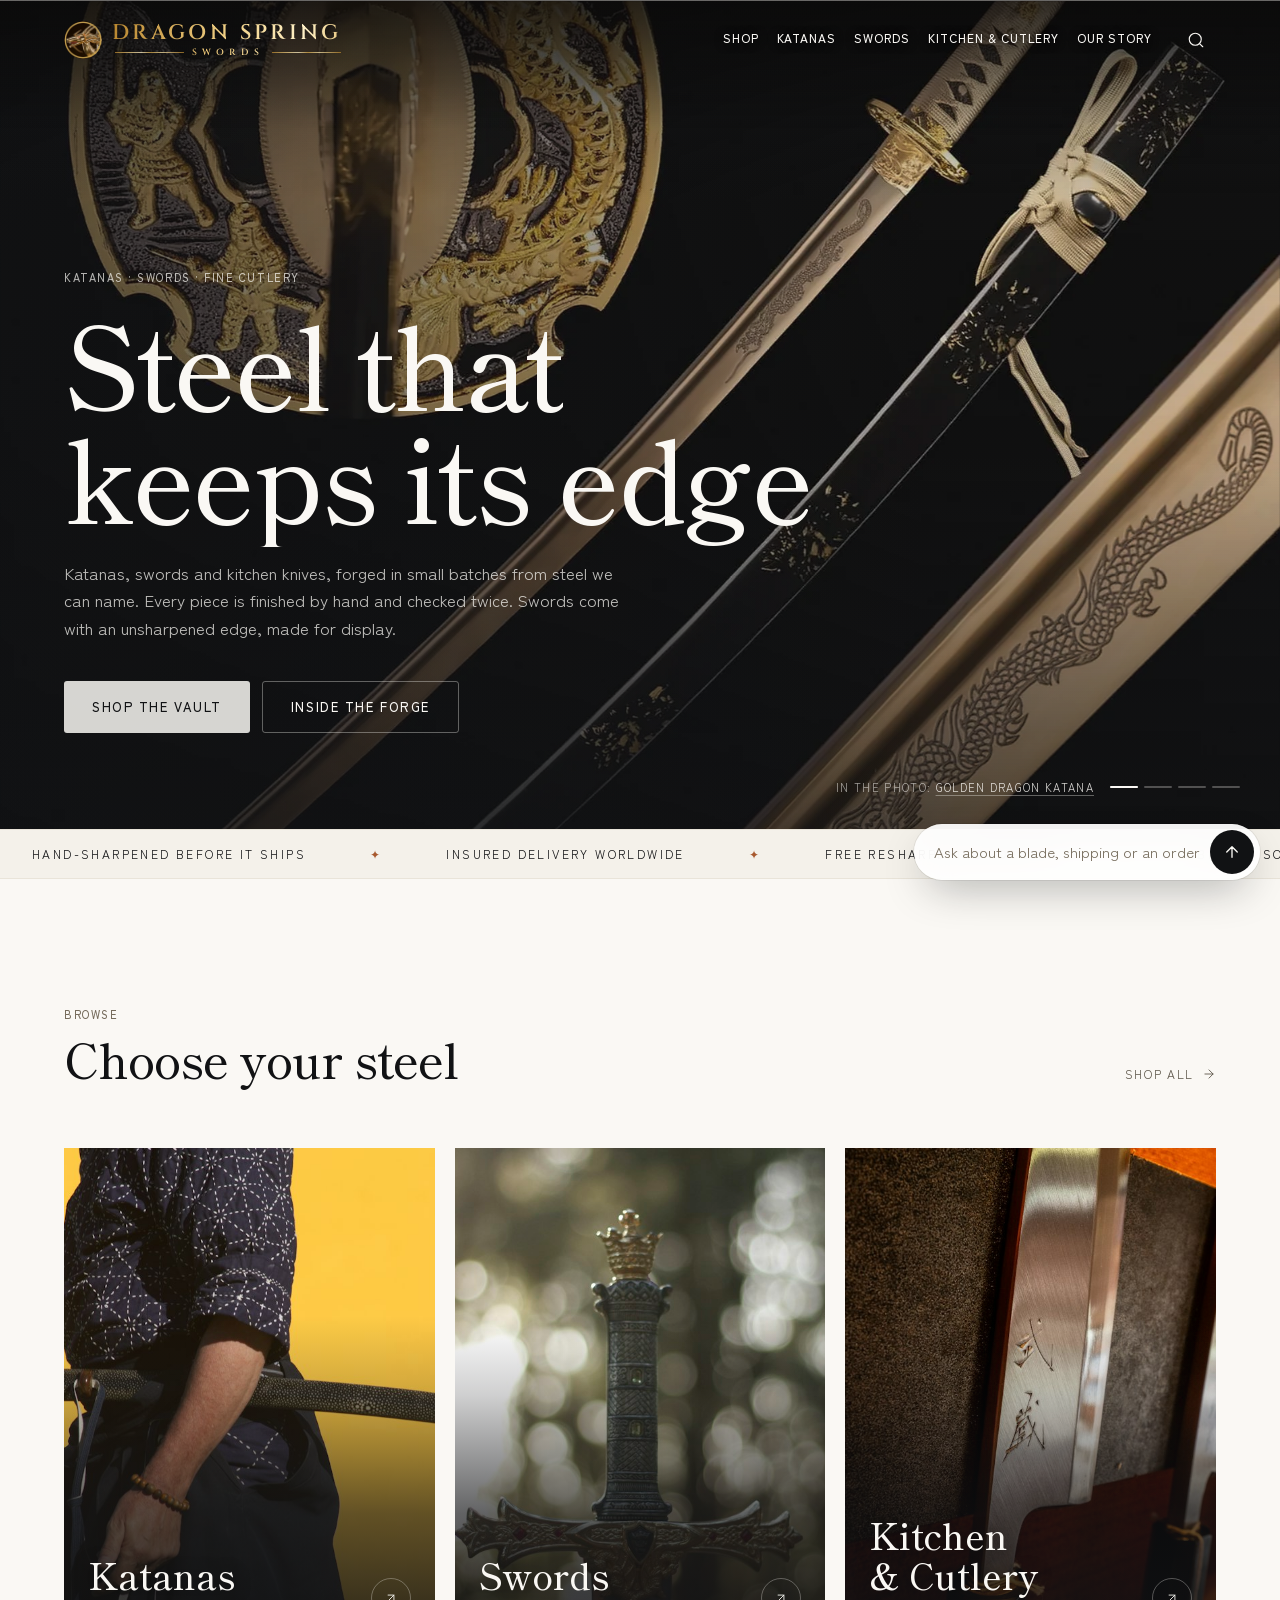
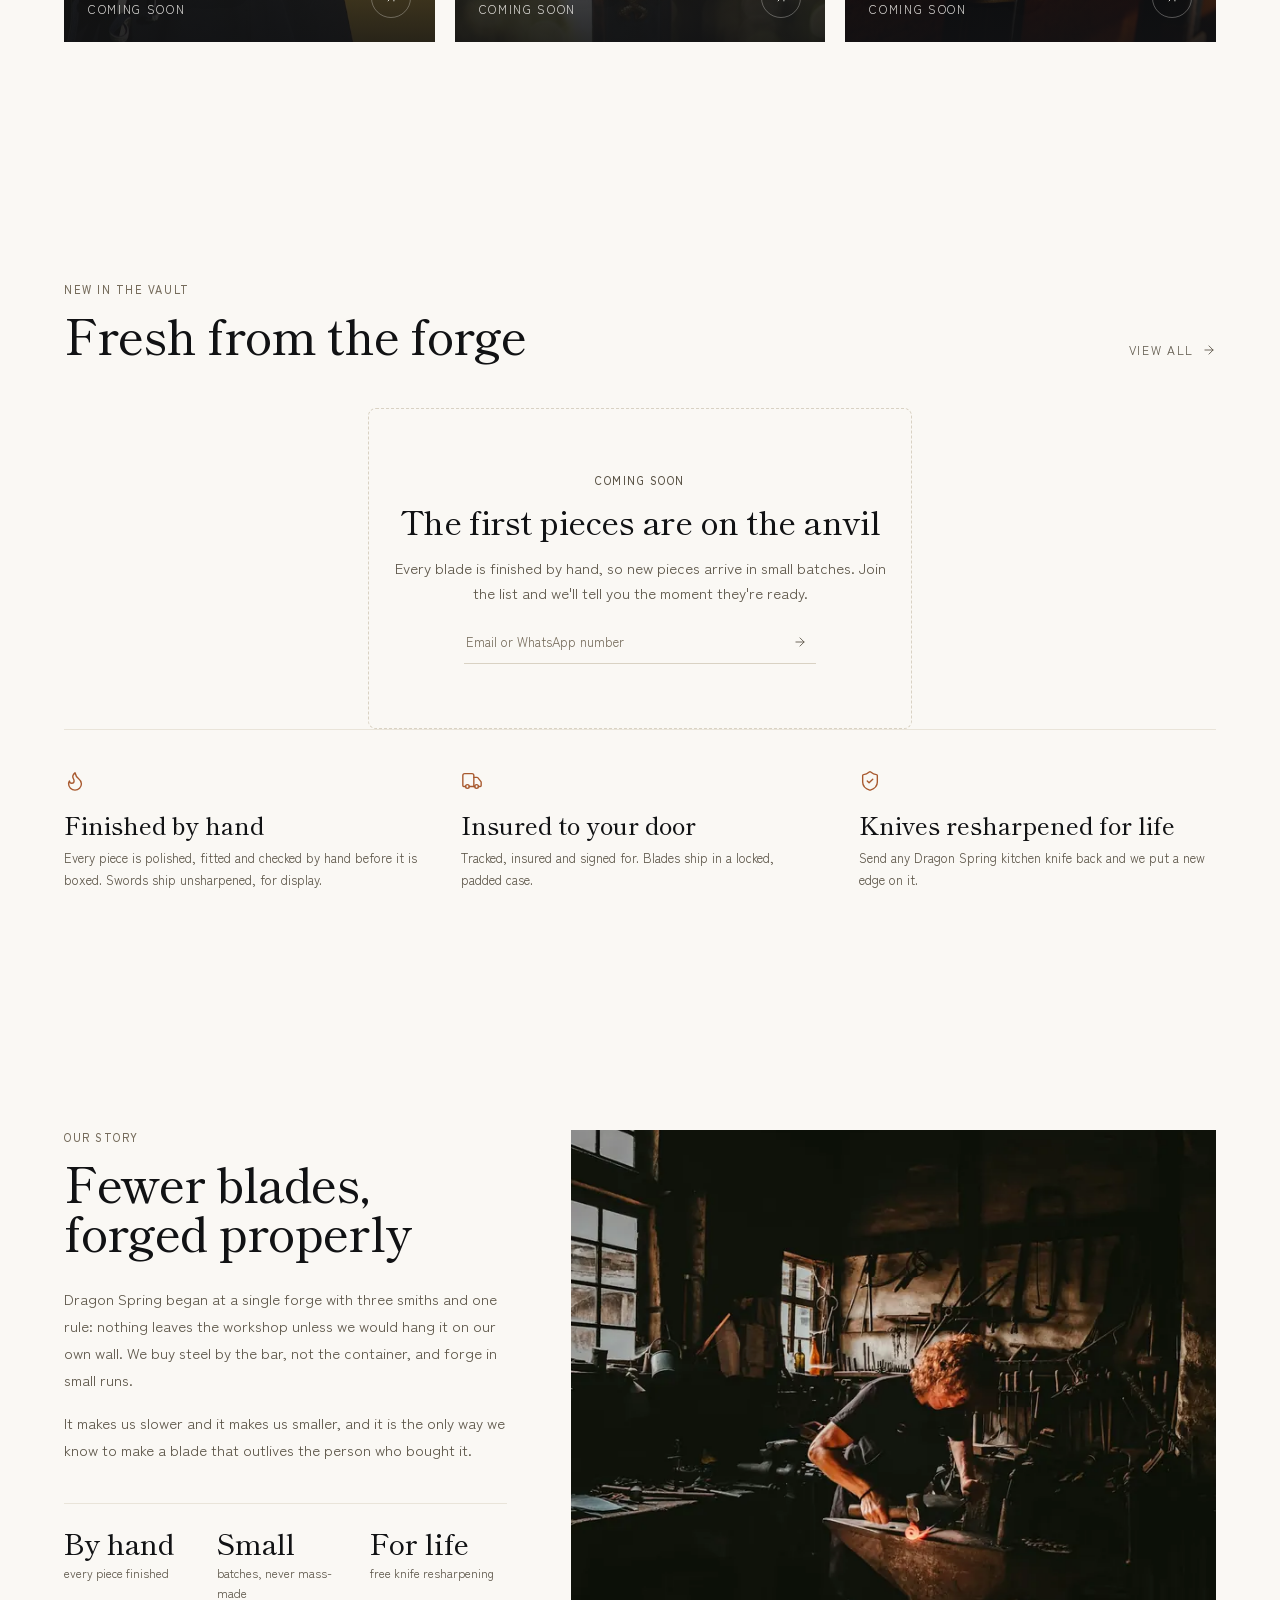
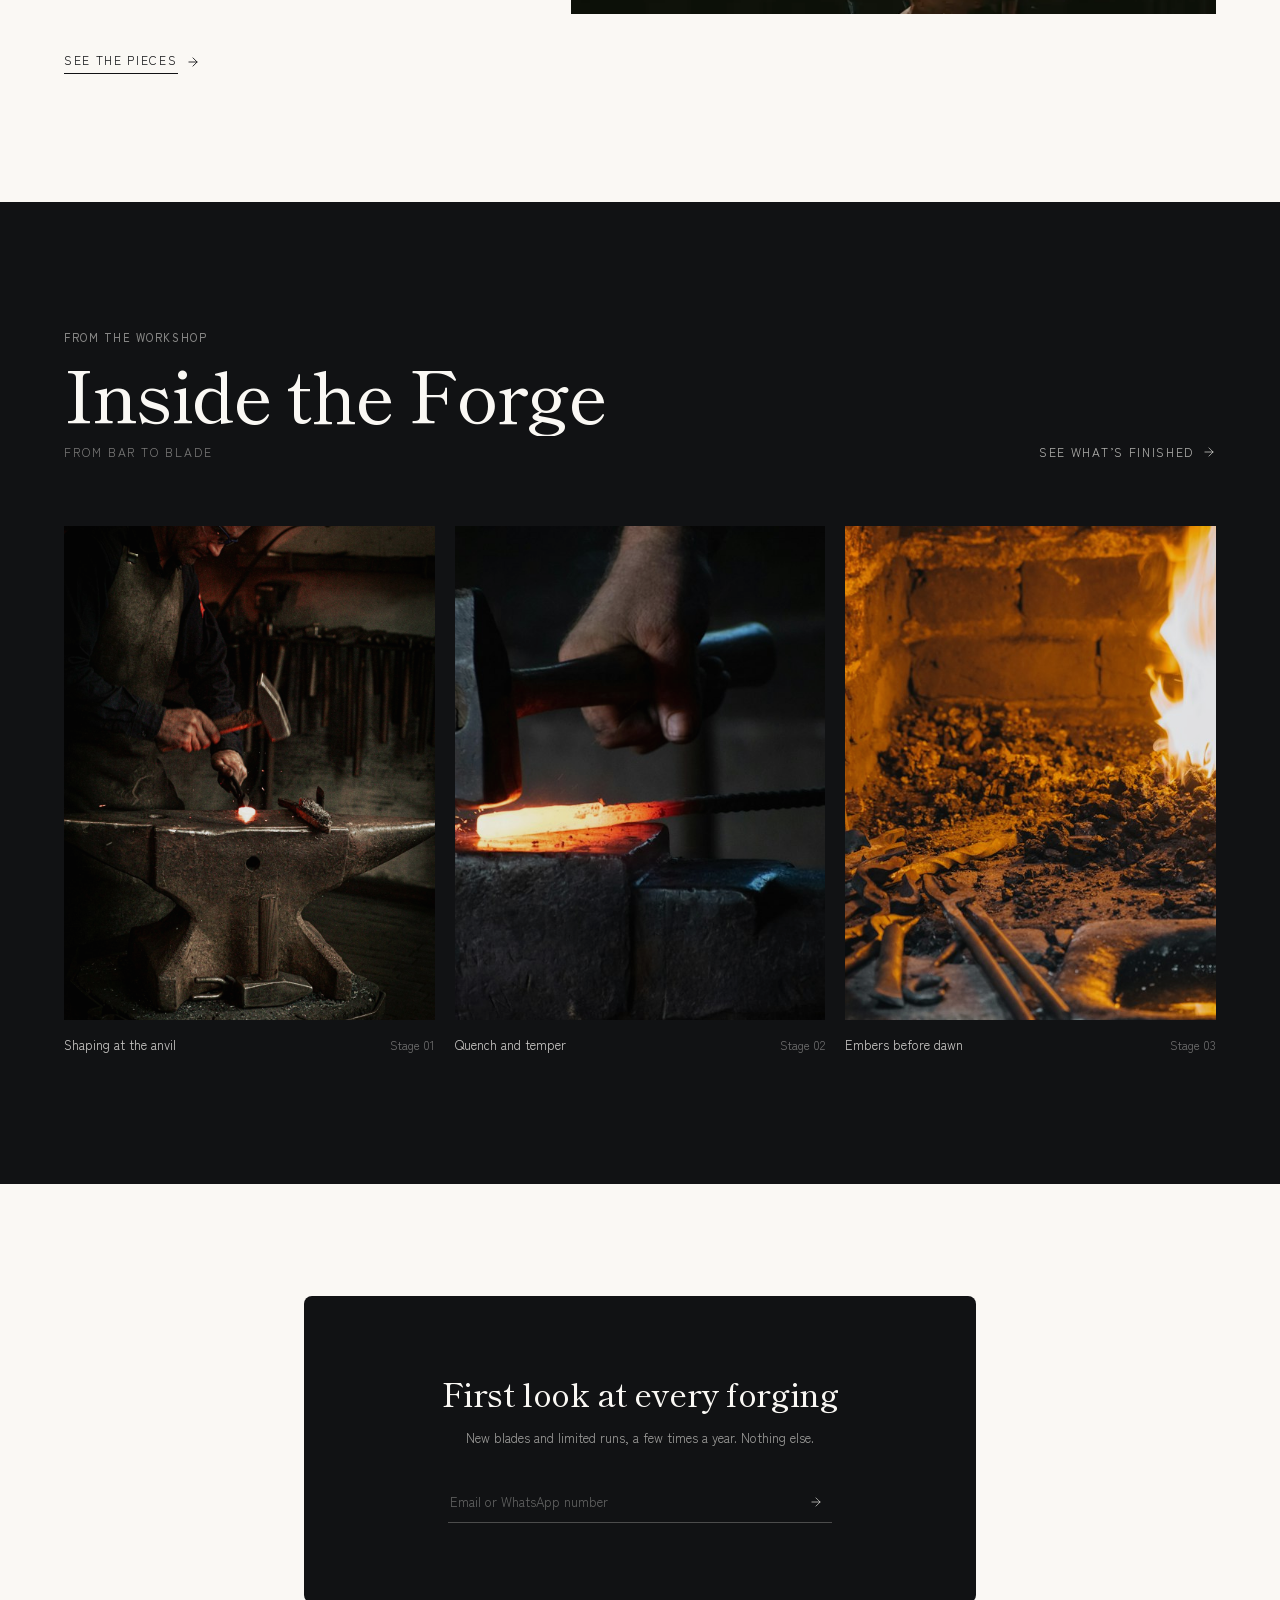
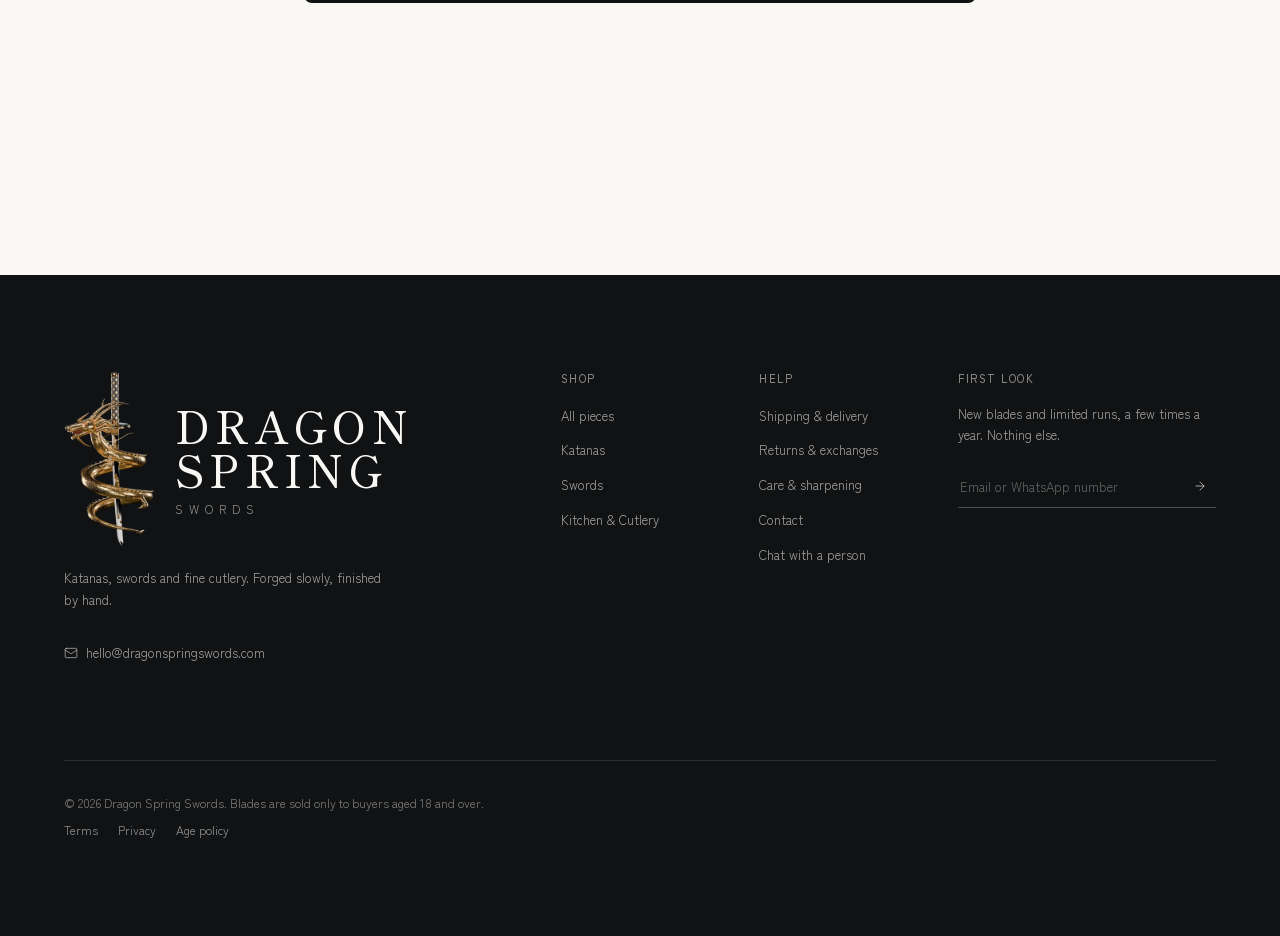
==== commit 972d3db0: "All swords ship unsharpened: site copy no longer says every blade is sharpened by hand (meta descrip" ====
--- a/index.html
+++ b/index.html
@@ -7,12 +7,12 @@
   <!-- Filled in by the server (store.py): title, description, robots, canonical, Open Graph, JSON-LD.
        The robots tag below only applies to this file opened on its own. -->
   <title>Dragon Spring Swords | Katanas, swords and fine cutlery</title>
-  <meta name="description" content="Hand-finished katanas, swords and kitchen knives, forged in small batches and sharpened by hand. Shipped insured worldwide." />
+  <meta name="description" content="Hand-finished katanas, display swords and kitchen knives, forged in small batches. Shipped insured worldwide." />
   <meta name="robots" content="noindex, nofollow" />
   <meta name="theme-color" content="#faf8f4" />
   <meta property="og:site_name" content="Dragon Spring Swords" />
   <meta property="og:title" content="Dragon Spring Swords | Katanas, swords and fine cutlery" />
-  <meta property="og:description" content="Hand-finished katanas, swords and kitchen knives, forged in small batches and sharpened by hand. Shipped insured worldwide." />
+  <meta property="og:description" content="Hand-finished katanas, display swords and kitchen knives, forged in small batches. Shipped insured worldwide." />
   <meta property="og:image" content="/assets/img/brand/og-logo.jpg" />
   <!--/seo-->
   <link rel="icon" href="/favicon.ico" sizes="16x16 32x32 48x48" />
@@ -59,9 +59,8 @@
         <div class="hero-slide" style="--pos: 50% 78%; --pos-m: 66% 50%" data-caption="Speckled Black Saya Katana" data-href="/product/speckled-black-saya-katana-gold-dragon-tsuba-1060-steel">
           <img data-src="/assets/img/hero/dragon-tsuba-hq-1600.webp" data-srcset="/assets/img/hero/dragon-tsuba-hq-800.webp 800w, /assets/img/hero/dragon-tsuba-hq-1600.webp 1600w, /assets/img/hero/dragon-tsuba-hq-2400.webp 2400w" sizes="100vw" width="2400" height="2400" alt="Black-wrapped katana with two gold dragon tsuba" />
         </div>
-        <div class="hero-slide" data-caption="The Dragon Spring emblem">
+        <div class="hero-slide" style="--pos-m: 68% 50%" data-caption="The Dragon Spring emblem">
           <picture>
-            <source media="(max-width: 767px)" data-srcset="/assets/img/hero/emblem-tall-720.webp 720w, /assets/img/hero/emblem-tall-1080.webp 1080w" sizes="100vw" />
             <img data-src="/assets/img/hero/emblem-wide-1600.webp" data-srcset="/assets/img/hero/emblem-wide-1600.webp 1600w, /assets/img/hero/emblem-wide-2560.webp 2560w" sizes="100vw" width="2560" height="1440" alt="The Dragon Spring emblem, a gold dragon coiled around a katana" />
           </picture>
         </div>
@@ -73,7 +72,7 @@
           <h1 class="display-xl split" data-split data-mount style="--delay:0.28s">Steel that keeps its edge</h1>
           <p class="hero-body enter" style="--d:0.62s">
             Katanas, swords and kitchen knives, forged in small batches from steel we can name.
-            Every blade is sharpened by hand, checked twice, and sent to you ready to use.
+            Every piece is finished by hand and checked twice. Swords come with an unsharpened edge, made for display.
           </p>
           <div class="hero-actions enter" style="--d:0.76s">
             <a href="/shop" class="btn btn-overlay">Shop the vault</a>
@@ -119,9 +118,9 @@
       <p class="currency-note" hidden>Prices are converted from US dollars at today’s rate. The final amount is confirmed when you order.</p>
 
       <div class="promises">
-        <div class="promise reveal"><svg class="icon" aria-hidden="true"><use href="#i-flame"/></svg><h3>Sharpened by hand</h3><p>Every edge is finished on whetstones and paper-tested before it is boxed.</p></div>
+        <div class="promise reveal"><svg class="icon" aria-hidden="true"><use href="#i-flame"/></svg><h3>Finished by hand</h3><p>Every piece is polished, fitted and checked by hand before it is boxed. Swords ship unsharpened, for display.</p></div>
         <div class="promise reveal" style="--delay:0.08s"><svg class="icon" aria-hidden="true"><use href="#i-truck"/></svg><h3>Insured to your door</h3><p>Tracked, insured and signed for. Blades ship in a locked, padded case.</p></div>
-        <div class="promise reveal" style="--delay:0.16s"><svg class="icon" aria-hidden="true"><use href="#i-shield"/></svg><h3>Resharpened for life</h3><p>Send any Dragon Spring blade back and we put a new edge on it.</p></div>
+        <div class="promise reveal" style="--delay:0.16s"><svg class="icon" aria-hidden="true"><use href="#i-shield"/></svg><h3>Knives resharpened for life</h3><p>Send any Dragon Spring kitchen knife back and we put a new edge on it.</p></div>
       </div>
     </section>
 
@@ -134,9 +133,9 @@
           <p class="body reveal" style="--delay:0.12s">Dragon Spring began at a single forge with three smiths and one rule: nothing leaves the workshop unless we would hang it on our own wall. We buy steel by the bar, not the container, and forge in small runs.</p>
           <p class="body reveal" style="--delay:0.16s">It makes us slower and it makes us smaller, and it is the only way we know to make a blade that outlives the person who bought it.</p>
           <dl class="story-facts reveal" style="--delay:0.2s">
-            <div><dt>By hand</dt><dd>every edge sharpened</dd></div>
+            <div><dt>By hand</dt><dd>every piece finished</dd></div>
             <div><dt>Small</dt><dd>batches, never mass-made</dd></div>
-            <div><dt>For life</dt><dd>free resharpening</dd></div>
+            <div><dt>For life</dt><dd>free knife resharpening</dd></div>
           </dl>
           <a href="/shop" class="story-link reveal" style="--delay:0.24s"><span class="underline-grow is-drawn">See the pieces</span><svg class="icon-sm" aria-hidden="true"><use href="#i-arrow-right"/></svg></a>
         </div>
--- a/assets/css/styles.css
+++ b/assets/css/styles.css
@@ -1522,6 +1522,28 @@
 /* Photos and files, both ways */
 .support-photo { display: block; max-width: min(15rem, 86%); border-radius: 18px; overflow: hidden; background: var(--sg-fill); box-shadow: inset 0 0 0 1px var(--sg-line); }
 .support-photo img { display: block; width: 100%; height: auto; max-height: 16rem; object-fit: cover; }
+.support-photo { cursor: zoom-in; }
+/* A chat photo opened in a card over everything (support.js openPhoto): the cross, a tap beside it or Escape closes it */
+.support-viewer { position: fixed; inset: 0; z-index: 10; display: grid; place-items: center; cursor: zoom-out;
+  padding: max(1rem, env(safe-area-inset-top)) max(1rem, env(safe-area-inset-right)) max(1rem, env(safe-area-inset-bottom)) max(1rem, env(safe-area-inset-left));
+  background: rgb(10 9 8 / 0.8); -webkit-backdrop-filter: blur(6px); backdrop-filter: blur(6px); opacity: 0; transition: opacity 180ms ease; }
+.support-viewer[hidden] { display: none; }
+.support-viewer.is-open { opacity: 1; }
+.support-viewer-card { position: relative; margin: 0; display: grid; max-width: min(100%, 56rem); overflow: hidden; border-radius: 18px;
+  background: #1b1916; color: var(--sg-text); box-shadow: 0 30px 80px -20px rgb(0 0 0 / 0.7), 0 0 0 1px rgb(250 248 244 / 0.08); cursor: default;
+  transform: scale(0.96); transition: transform 240ms var(--ease-entrance); }
+.support-viewer.is-open .support-viewer-card { transform: none; }
+.support-viewer-card img { display: block; max-width: 100%; max-height: calc(100dvh - 7.5rem); width: auto; height: auto; object-fit: contain; background: #0e0d0b; }
+.support-viewer-card figcaption { display: flex; align-items: center; justify-content: space-between; gap: 1rem; min-width: 0;
+  padding: 0.75rem 1rem; font-size: var(--text-xs); color: var(--sg-muted); }
+.support-viewer-card figcaption span { min-width: 0; overflow: hidden; text-overflow: ellipsis; white-space: nowrap; }
+.support-viewer-card figcaption a { flex: none; color: var(--sg-text); text-decoration: underline; text-underline-offset: 3px; }
+.support-viewer-close { position: absolute; top: 0.625rem; right: 0.625rem; z-index: 1; display: grid; place-items: center; width: 2.75rem; height: 2.75rem;
+  border-radius: 50%; background: rgb(17 18 20 / 0.66); color: #fff; box-shadow: 0 0 0 1px rgb(255 255 255 / 0.2);
+  -webkit-backdrop-filter: blur(8px); backdrop-filter: blur(8px); transition: background-color var(--duration-quick), transform var(--duration-quick); }
+.support-viewer-close:hover { background: rgb(17 18 20 / 0.88); }
+.support-viewer-close:active { transform: scale(0.92); }
+.support-viewer-close:focus-visible { outline: 2px solid var(--sg-gold); outline-offset: 2px; }
 .support-file { display: flex; align-items: center; gap: 0.625rem; max-width: min(16rem, 86%); padding: 0.625rem 0.875rem; border-radius: 18px;
   background: var(--sg-fill); box-shadow: inset 0 0 0 1px var(--sg-line); color: var(--sg-text); text-decoration: none; transition: background-color var(--duration-quick); }
 .support-file:hover { background: var(--sg-fill-strong); }
@@ -1930,13 +1952,14 @@
    ========================================================================== */
 @media (max-width: 767px) {
   .hero { min-height: calc(100svh - var(--above-hero, 0px)); }
-  .hero-media { height: 60svh; -webkit-mask-image: linear-gradient(to bottom, #000 50%, transparent 97%); mask-image: linear-gradient(to bottom, #000 50%, transparent 97%); }
-  .hero::before {
-    background:
-      linear-gradient(to bottom, rgb(17 18 20 / 0.5), transparent 22%),
-      linear-gradient(to top, var(--ink) 0%, var(--ink) 40%, rgb(17 18 20 / 0) 62%);
-  }
-  .hero-copy { padding-top: 42svh; padding-bottom: 5.5rem; } /* clear of the chat button in the corner */
+  /* a column: the photo takes all the room the words leave (no empty band on tall screens), and its last
+     9rem fade into black under the top of the words */
+  .hero { flex-direction: column; align-items: stretch; }
+  .hero-media { position: relative; inset: auto; flex: 1 1 auto; height: auto; min-height: 48svh; margin-bottom: calc(-1 * min(4rem, 7svh));
+    -webkit-mask-image: linear-gradient(to bottom, #000 calc(100% - min(9rem, 36%)), transparent);
+    mask-image: linear-gradient(to bottom, #000 calc(100% - min(9rem, 36%)), transparent); }
+  .hero::before { background: linear-gradient(to bottom, rgb(17 18 20 / 0.5), transparent 22%); }
+  .hero-copy { position: relative; padding-top: 0; padding-bottom: 5.5rem; } /* clear of the chat button in the corner */
   /* the picture bars sit at the top of the photo, like stories */
   .hero-slides-ui { top: calc(var(--header-h) + 0.625rem); bottom: auto; }
   .hero-bar::before { background: rgb(250 248 244 / 0.5); box-shadow: 0 0 6px rgb(0 0 0 / 0.45); }
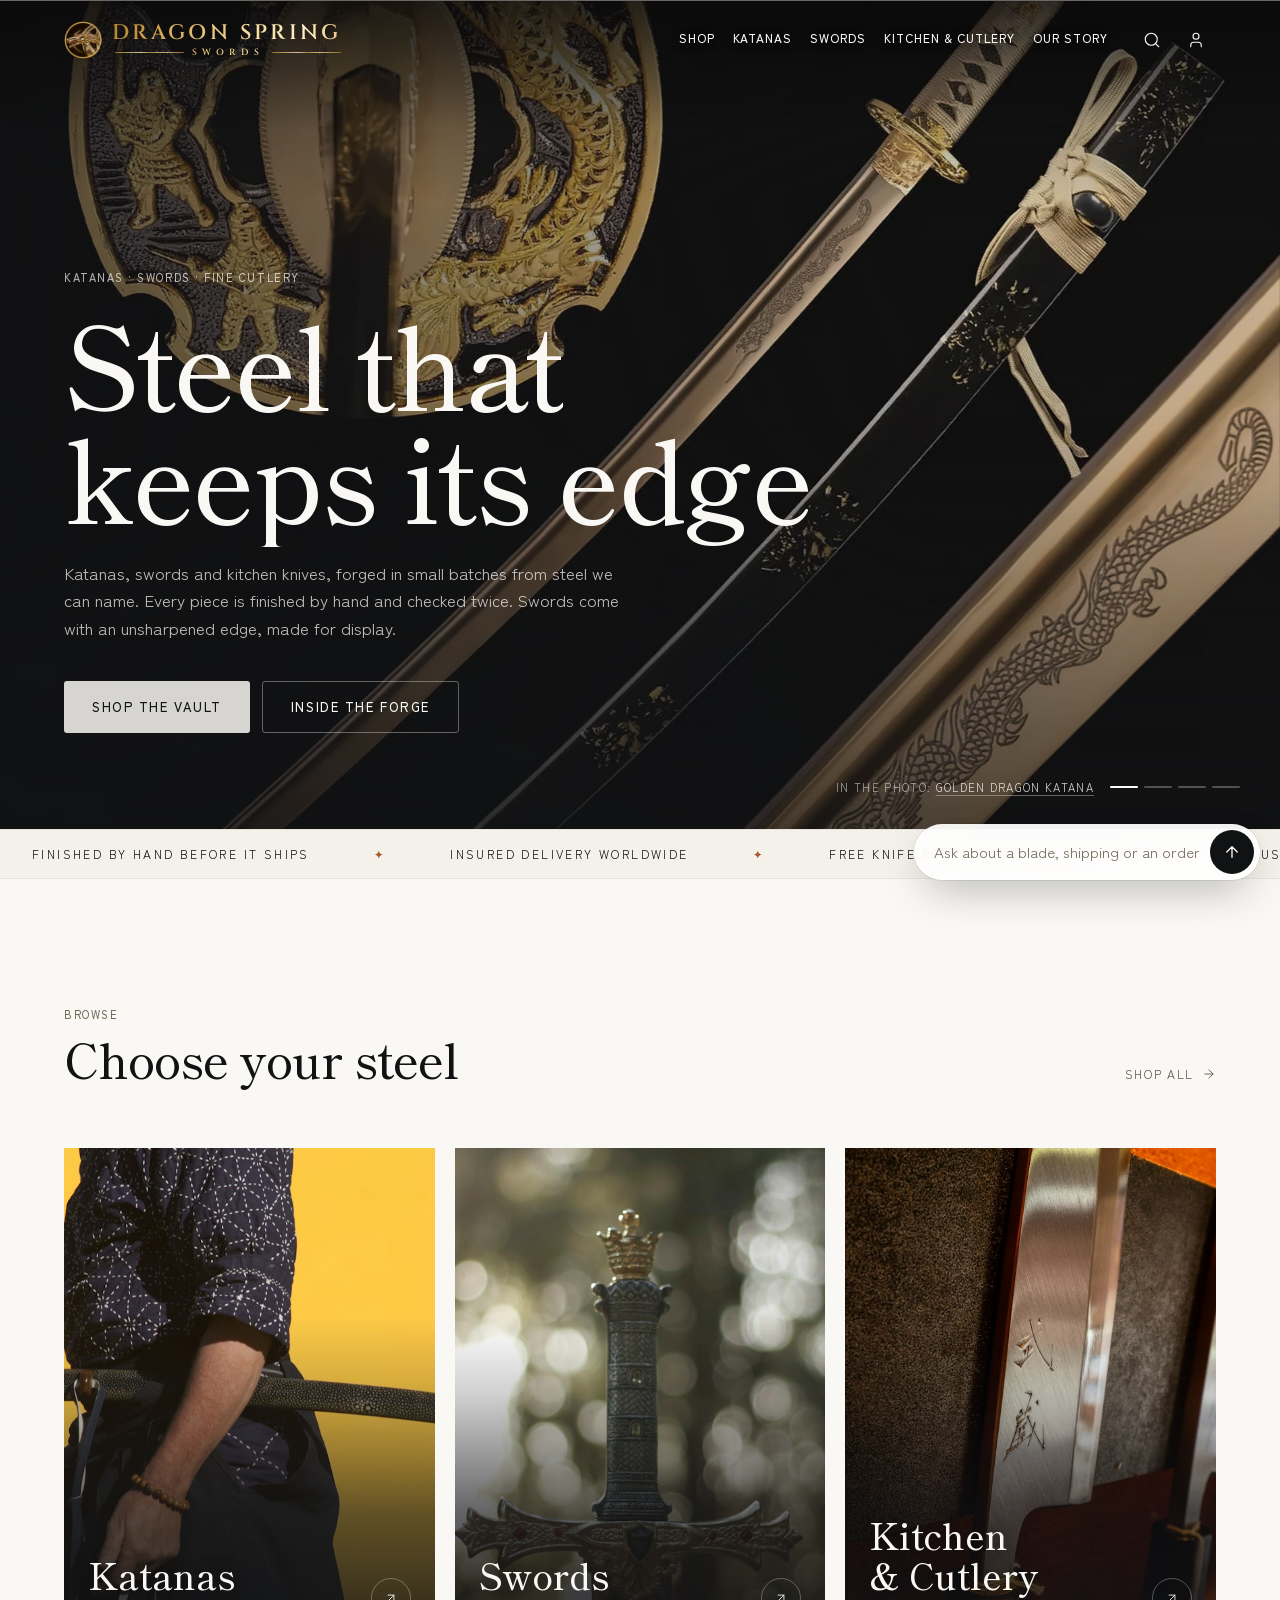
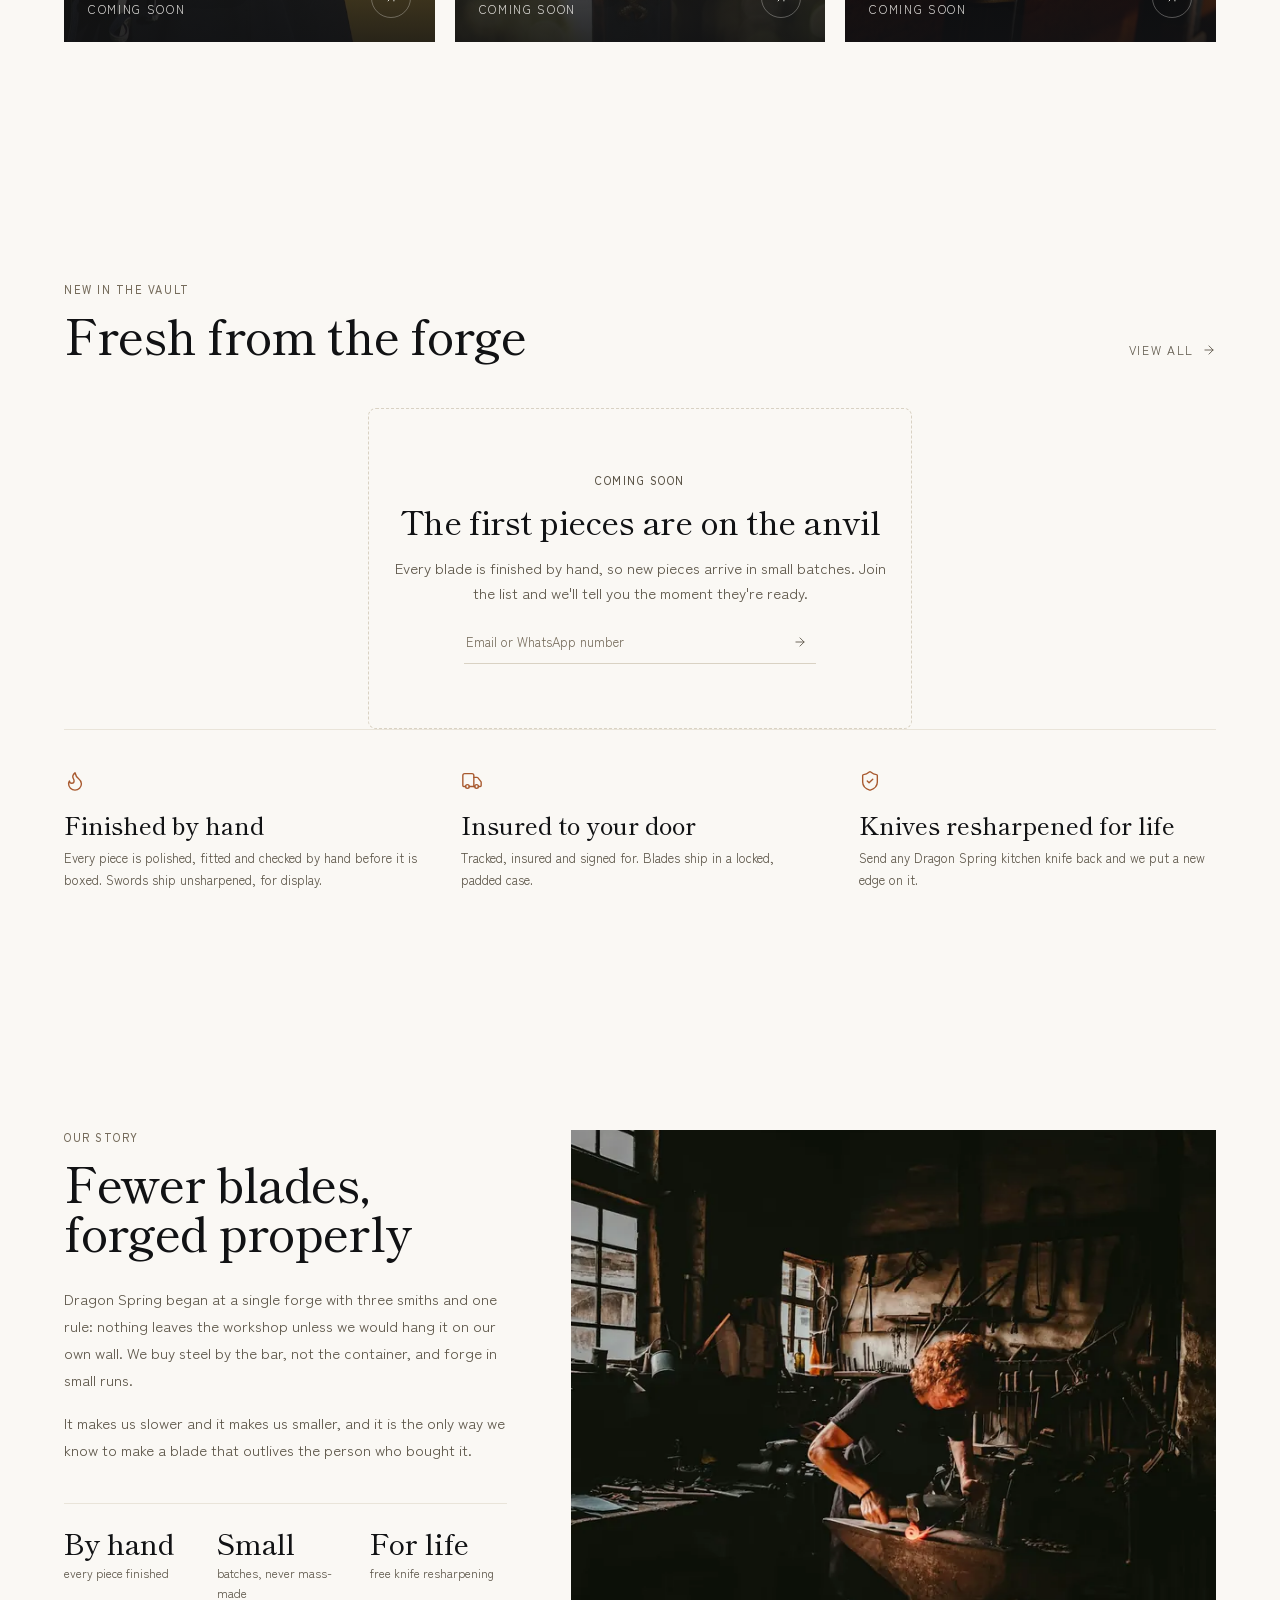
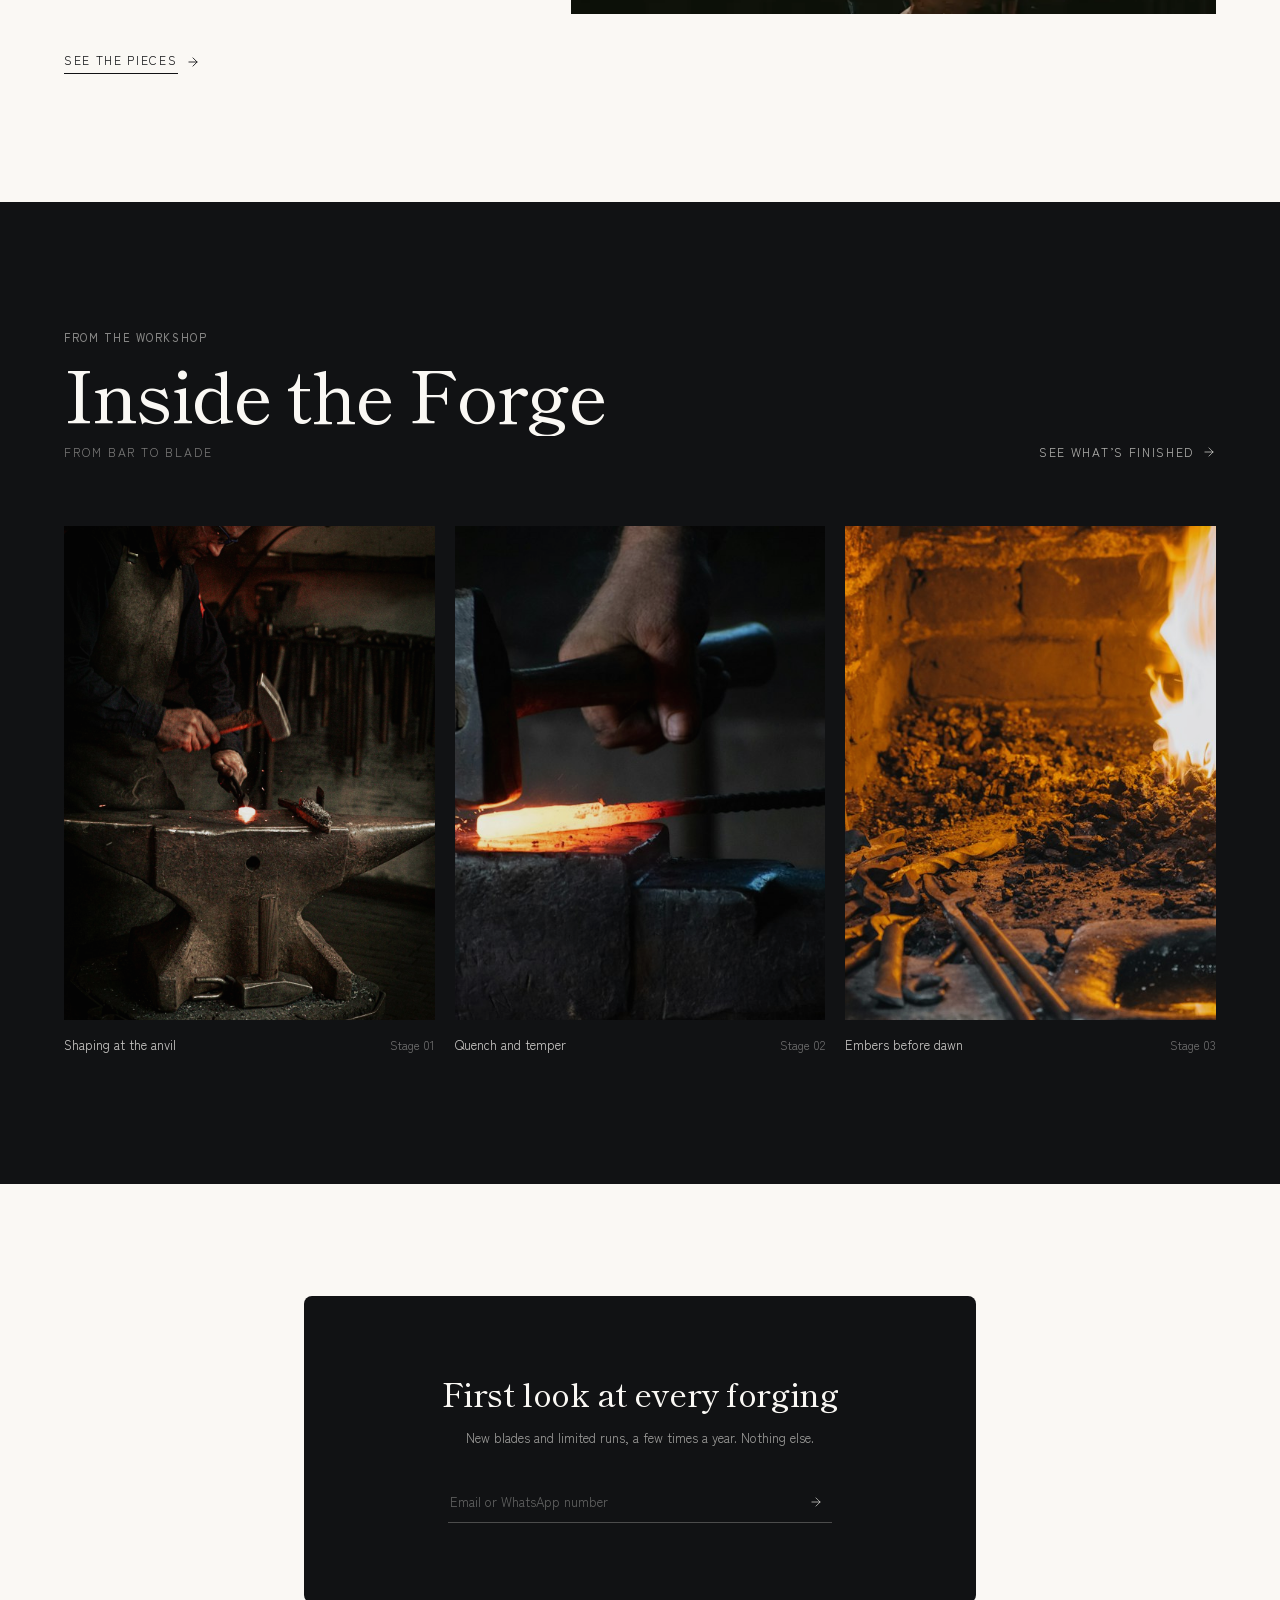
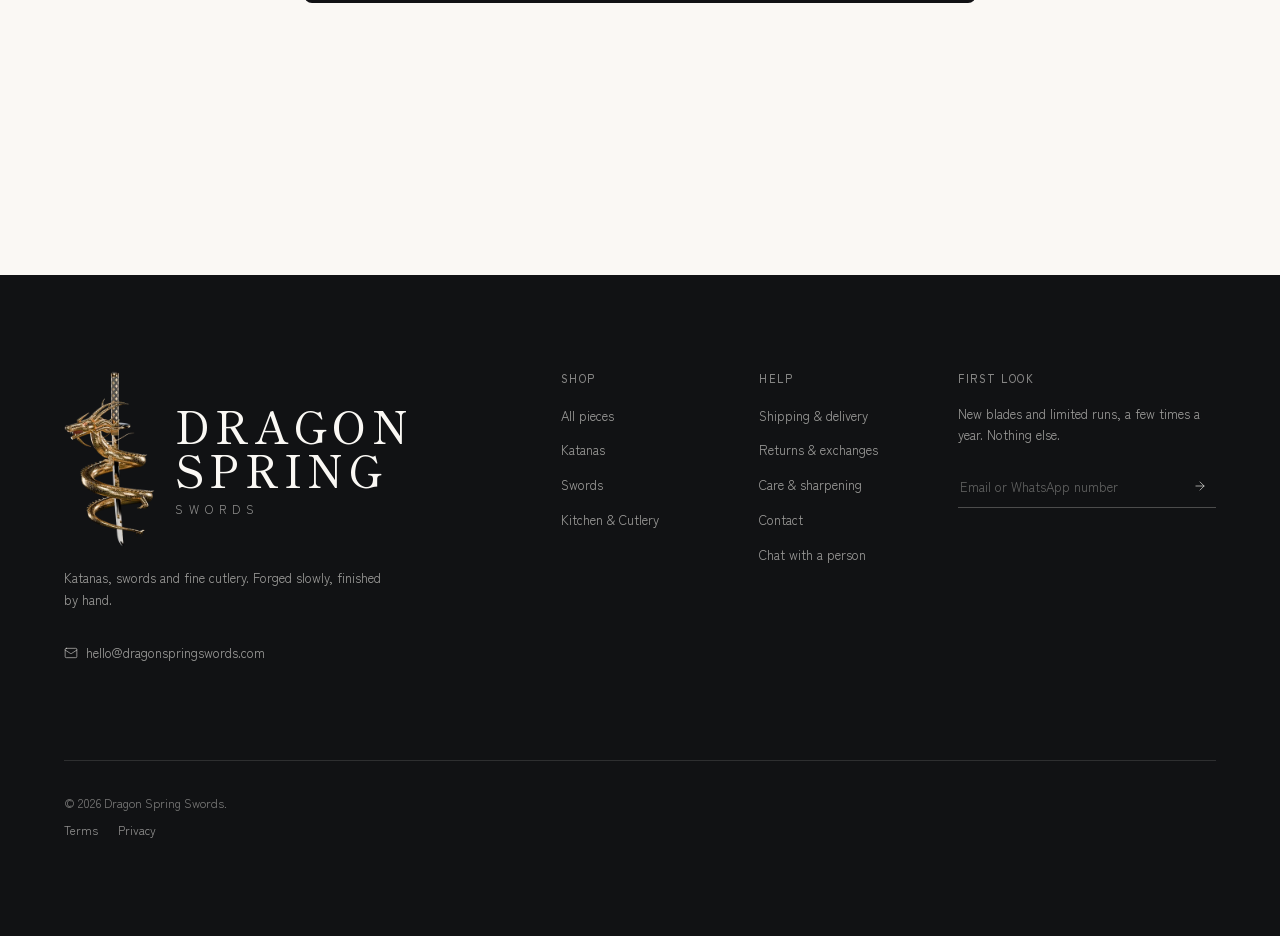
==== commit eebd7e24: "Customer accounts: sign in with an emailed code, account page (orders, messages, addresses, details)" ====
--- a/index.html
+++ b/index.html
@@ -220,6 +220,7 @@
   <!-- Products, photos, reviews, pages, settings and exchange rates from the admin. -->
   <script src="/catalog.js"></script>
   <script src="/assets/js/main.js"></script>
+  <script src="/assets/js/account.js" defer></script>
   <script src="/assets/js/support.js" defer></script>
 </body>
 </html>
--- a/assets/css/styles.css
+++ b/assets/css/styles.css
@@ -1299,6 +1299,14 @@
 .acc-icon .icon-sm { position: absolute; inset: 0; width: 1rem; height: 1rem; transition: opacity var(--duration-quick); }
 .acc-icon .icon-sm + .icon-sm, .acc-item.is-open .acc-icon .icon-sm:first-child { opacity: 0; }
 .acc-item.is-open .acc-icon .icon-sm + .icon-sm { opacity: 1; }
+/* the open section is plain to see: its heading in copper, a copper line under it */
+.acc-head { transition: color var(--duration-quick); }
+.acc-item.is-open .acc-head, .acc-item.is-open .acc-icon { color: var(--accent); }
+.acc-item { position: relative; }
+.acc-item::after { content: ""; position: absolute; left: 0; bottom: -1px; height: 2px; width: 100%; background: var(--accent);
+  transform: scaleX(0); transform-origin: left; transition: transform var(--duration-base) var(--ease-editorial); }
+.acc-item.is-open::after { transform: scaleX(1); }
+@media (hover: hover) { .acc-item:not(.is-open) .acc-head:hover { color: var(--content); } }
 .acc-panel { display: grid; grid-template-rows: 1fr; transition: grid-template-rows var(--duration-base) var(--ease-editorial); }
 .product-accordion.is-ready .acc-item:not(.is-open) .acc-panel { grid-template-rows: 0fr; }
 .acc-panel > div { overflow: hidden; min-height: 0; }
@@ -1452,6 +1460,9 @@
   -webkit-line-clamp: 2; -webkit-box-orient: vertical; }
 .support-offer-text small { font-size: 0.75rem; color: var(--sg-gold); }
 .support-offer-go { font-size: 0.6875rem; letter-spacing: 0.08em; text-transform: uppercase; color: var(--sg-muted); }
+/* a piece the visitor tagged: the same card, on their side of the conversation */
+.support-product small { color: var(--sg-muted); }
+.support-details .support-submit { margin-top: 0.125rem; }
 /* "Dragon Spring team is typing": three dots that rise and fall in turn */
 .support-typing { display: grid; justify-items: start; gap: 0.375rem; animation: support-pop 360ms var(--ease-entrance) both; }
 .support-typing-dots { display: inline-flex; align-items: center; gap: 0.3125rem; padding: 0.75rem 0.9375rem; border-radius: 18px;
@@ -1557,6 +1568,20 @@
   background: #fff; box-shadow: 0 16px 44px -14px rgb(17 18 20 / 0.42), 0 0 0 1px rgb(17 18 20 / 0.07);
   transition: box-shadow var(--duration-quick); animation: support-pop 420ms var(--ease-entrance) both; }
 .support-compose[hidden] { display: none; }
+/* The piece being asked about, inside the message box above the text, with a cross to untag it */
+.support-compose.has-tag { flex-wrap: wrap; border-radius: 24px; }
+.support-tag { flex: 0 0 calc(100% + 0.75rem); display: flex; align-items: center; gap: 0.625rem; margin: 0 0 0.125rem -0.75rem;
+  padding: 0.375rem 0.25rem 0.375rem 0.375rem; border-radius: 18px; background: var(--sand-100, #f4f1ea); color: var(--content);
+  animation: support-pop 320ms var(--ease-entrance) both; }
+.support-tag[hidden] { display: none; }
+.support-tag img { flex: none; width: 2.25rem; height: 2.25rem; border-radius: 10px; object-fit: cover; background: #e9e4da; }
+.support-tag-text { display: grid; flex: 1; min-width: 0; line-height: 1.25; }
+.support-tag-text small { font-size: 0.625rem; letter-spacing: 0.08em; text-transform: uppercase; color: var(--content-subtle); }
+.support-tag-text strong { font-size: 0.8125rem; font-weight: 500; overflow: hidden; text-overflow: ellipsis; white-space: nowrap; }
+.support-tag-x { display: grid; place-items: center; flex: none; width: 2.25rem; height: 2.25rem; border-radius: 50%; color: var(--content-muted);
+  transition: background-color var(--duration-quick), color var(--duration-quick); }
+.support-tag-x svg { width: 16px; height: 16px; }
+@media (hover: hover) { .support-tag-x:hover { background: rgb(17 18 20 / 0.07); color: var(--content); } }
 .support-compose:focus-within { box-shadow: 0 16px 44px -14px rgb(17 18 20 / 0.45), 0 0 0 1px rgb(17 18 20 / 0.22), 0 0 0 4px rgb(168 89 46 / 0.16); }
 .support-compose textarea { flex: 1; min-width: 0; resize: none; max-height: 8rem; padding: 0.6875rem 0; border: 0; background: transparent;
   font: 400 1rem/1.4 var(--font-sans); color: var(--content); }
@@ -1980,3 +2005,213 @@
   .story-facts dt { font-size: 1.375rem; }
 }
 @media (max-width: 359px) { .hero-actions { grid-template-columns: 1fr; } }
+
+/* =============================================================================
+   CUSTOMER ACCOUNTS (account.js): header icon, sign-in window, toast, account page
+   ========================================================================== */
+/* Signed in: the header icon becomes the customer's initial in a copper disc */
+.account-link .account-initial { position: absolute; inset: 50% auto auto 50%; display: grid; place-items: center; width: 1.75rem; height: 1.75rem;
+  margin: -0.875rem 0 0 -0.875rem; border-radius: 50%; background: var(--accent); color: var(--accent-content);
+  font: 500 0.8125rem/1 var(--font-sans); letter-spacing: 0; text-shadow: none; }
+.account-link.is-signed-in > svg { opacity: 0; }
+.site-header[data-surface="inverse"] .account-link .account-initial { background: var(--paper); color: var(--ink); }
+
+/* The sign-in window: a card in the middle; on phones a sheet from the bottom */
+.signin-dialog { width: min(27rem, calc(100vw - 2rem)); max-height: calc(100dvh - 2rem); padding: 0; border: 0; border-radius: 14px;
+  background: var(--paper); color: var(--content); box-shadow: 0 40px 90px -30px rgb(17 18 20 / 0.55); overflow: auto; }
+.signin-dialog::backdrop { background: rgb(17 18 20 / 0.5); backdrop-filter: blur(3px); }
+.signin-dialog[open] { animation: signin-in 380ms var(--ease-entrance) both; }
+@keyframes signin-in { from { opacity: 0; transform: translateY(14px) scale(0.98); } }
+.signin { position: relative; padding: 2rem 1.75rem 1.75rem; }
+.signin.is-inline { padding: 0; }
+.signin-step { display: grid; gap: 0.875rem; }
+.signin-step[hidden] { display: none; }
+.signin .eyebrow { margin: 0; }
+.signin-title { margin: 0; font: 500 var(--text-display-sm)/1.2 var(--font-display); letter-spacing: -0.01em; }
+.signin-lede { margin: -0.25rem 0 0.25rem; font-size: var(--text-base); line-height: 1.6; color: var(--content-muted); }
+.signin-field { display: grid; gap: 0.375rem; font-size: var(--text-xs); letter-spacing: 0.08em; text-transform: uppercase; color: var(--content-subtle); }
+.signin-field input, .acct-field input, .acct-field select { width: 100%; height: 3.125rem; padding: 0 1rem; border: 1px solid var(--border); border-radius: 10px;
+  background: #fff; color: var(--content); font: 400 1rem/1.4 var(--font-sans); letter-spacing: 0; text-transform: none;
+  transition: border-color var(--duration-quick), box-shadow var(--duration-quick); }
+.signin-field input:focus, .acct-field input:focus, .acct-field select:focus { outline: none; border-color: var(--accent);
+  box-shadow: 0 0 0 4px rgb(168 89 46 / 0.14); }
+.signin-field input[aria-invalid="true"], .acct-field [aria-invalid="true"] { border-color: #c2502f; }
+.signin-code { font: 500 1.625rem/1 ui-monospace, 'SF Mono', Menlo, monospace !important; letter-spacing: 0.45em !important; text-align: center; }
+.signin-error { margin: 0; padding: 0.625rem 0.875rem; border-radius: 10px; background: #fbe9e2; color: #8a2f14; font-size: var(--text-sm); line-height: 1.5; }
+.signin-error.is-note { background: var(--surface-sunken); color: var(--content-muted); }
+.signin-error[hidden] { display: none; }
+.signin .btn.is-busy { color: transparent; }
+.signin .btn.is-busy::after { content: ""; position: absolute; width: 1.125rem; height: 1.125rem; border-radius: 50%;
+  border: 2px solid rgb(250 248 244 / 0.35); border-top-color: var(--paper); animation: signin-spin 0.7s linear infinite; }
+@keyframes signin-spin { to { transform: rotate(360deg); } }
+.signin-perks { display: grid; gap: 0.625rem; margin: 0.5rem 0 0; padding: 1rem 0 0; border-top: 1px solid var(--border-subtle); list-style: none; }
+.signin-perks li { display: flex; align-items: center; gap: 0.75rem; font-size: var(--text-sm); color: var(--content-muted); }
+.signin-perks svg { flex: none; color: var(--accent); }
+.signin-fine { margin: 0; font-size: var(--text-sm); color: var(--content-subtle); text-align: center; }
+.signin-link { padding: 0; color: var(--content); text-decoration: underline; text-underline-offset: 3px; font-size: inherit; }
+.signin-link:disabled { color: var(--content-subtle); text-decoration: none; cursor: default; }
+.signin-link.is-danger { color: #8a2f14; }
+.signin-back { display: inline-flex; align-items: center; gap: 0.375rem; justify-self: start; padding: 0; font-size: var(--text-sm); color: var(--content-muted); }
+.signin-back:hover { color: var(--content); }
+.signin-close { position: absolute; top: 0.75rem; right: 0.75rem; display: grid; place-items: center; width: 2.5rem; height: 2.5rem;
+  border-radius: 50%; color: var(--content-muted); transition: background-color var(--duration-quick); }
+.signin-close:hover { background: var(--surface-sunken); color: var(--content); }
+.signin .hp { position: absolute; left: -9999px; }
+@media (max-width: 599px) {
+  .signin-dialog { width: 100%; max-width: none; margin: auto 0 0; max-height: 92dvh; border-radius: 22px 22px 0 0; }
+  .signin-dialog[open] { animation-name: signin-up; }
+  @keyframes signin-up { from { transform: translateY(100%); } }
+  .signin { padding: 1.75rem 1.25rem max(1.5rem, env(safe-area-inset-bottom)); }
+}
+
+/* A short confirmation at the bottom of the screen */
+.ds-toast { position: fixed; left: 50%; bottom: max(1.25rem, env(safe-area-inset-bottom)); z-index: 2147483601; display: flex; align-items: center; gap: 0.5rem;
+  max-width: calc(100vw - 2rem); padding: 0.75rem 1.125rem; border-radius: 999px; background: var(--ink); color: var(--paper);
+  font-size: var(--text-sm); box-shadow: 0 16px 40px -14px rgb(17 18 20 / 0.5); pointer-events: none;
+  opacity: 0; transform: translate(-50%, 12px); transition: opacity 260ms ease, transform 360ms var(--ease-entrance); }
+.ds-toast.is-on { opacity: 1; transform: translate(-50%, 0); }
+.ds-toast svg { flex: none; color: var(--copper-200); }
+
+/* The account page */
+.account-page { padding: calc(var(--header-h) + 2.5rem) 0 5rem; min-height: 70vh; }
+.account-out { display: grid; place-items: center; }
+.account-out-card { width: min(29rem, 100%); padding: 2.25rem 2rem; border: 1px solid var(--border-subtle); border-radius: 16px; background: #fff;
+  box-shadow: 0 30px 70px -40px rgb(17 18 20 / 0.35); }
+.account-shell { max-width: 60rem; }
+.account-hero { display: flex; flex-wrap: wrap; align-items: center; justify-content: space-between; gap: 1.25rem; margin-bottom: 2rem; }
+.account-hero-text { display: flex; align-items: center; gap: 1.125rem; }
+.account-hero .eyebrow { margin: 0 0 0.25rem; }
+.account-hero h1 { margin: 0; }
+.account-avatar { display: grid; place-items: center; flex: none; width: 3.5rem; height: 3.5rem; border-radius: 50%; background: var(--accent);
+  color: var(--accent-content); font: 500 1.375rem/1 var(--font-display); }
+.account-email { margin: 0.25rem 0 0; color: var(--content-subtle); font-size: var(--text-sm); overflow-wrap: anywhere; }
+.account-tabs { display: flex; gap: 0.25rem; margin-bottom: 1.75rem; border-bottom: 1px solid var(--border-subtle); overflow-x: auto; scrollbar-width: none; }
+.account-tabs::-webkit-scrollbar { display: none; }
+.account-tabs button { position: relative; display: inline-flex; align-items: center; gap: 0.5rem; flex: none; padding: 0.875rem 1rem; font-size: var(--text-xs);
+  letter-spacing: 0.12em; text-transform: uppercase; color: var(--content-muted); transition: color var(--duration-quick); }
+.account-tabs button::after { content: ""; position: absolute; left: 0.75rem; right: 0.75rem; bottom: -1px; height: 2px; background: var(--accent);
+  transform: scaleX(0); transition: transform var(--duration-base) var(--ease-editorial); }
+.account-tabs button[aria-selected="true"] { color: var(--content); }
+.account-tabs button[aria-selected="true"]::after { transform: scaleX(1); }
+.account-count:not(:empty) { min-width: 1.375rem; padding: 0.125rem 0.375rem; border-radius: 999px; background: var(--surface-sunken);
+  color: var(--content-muted); font-size: 0.6875rem; letter-spacing: 0; text-align: center; }
+.account-panel[hidden] { display: none; }
+.account-loading { display: grid; gap: 0.75rem; }
+.account-loading span { height: 4.5rem; border-radius: 12px; background: linear-gradient(90deg, var(--surface-sunken), #fff, var(--surface-sunken));
+  background-size: 200% 100%; animation: acct-shimmer 1.2s ease-in-out infinite; }
+@keyframes acct-shimmer { to { background-position: -200% 0; } }
+.account-empty { display: grid; justify-items: center; gap: 0.75rem; padding: 3rem 1.5rem; border: 1px dashed var(--border); border-radius: 16px; text-align: center; color: var(--content-muted); }
+.account-empty svg { width: 28px; height: 28px; color: var(--accent); }
+.account-empty h2 { margin: 0; font: 500 var(--text-display-sm)/1.2 var(--font-display); color: var(--content); }
+.account-empty p { margin: 0 0 0.5rem; max-width: 26rem; line-height: 1.6; }
+.account-hint { margin: 1rem 0 0; font-size: var(--text-sm); color: var(--content-subtle); line-height: 1.6; }
+
+/* Orders */
+.acct-orders { display: grid; gap: 0.75rem; }
+.acct-order { border: 1px solid var(--border-subtle); border-radius: 14px; background: #fff; transition: box-shadow var(--duration-base); }
+.acct-order[open] { box-shadow: 0 24px 60px -36px rgb(17 18 20 / 0.35); }
+.acct-order summary { display: grid; grid-template-columns: auto minmax(0, 1fr) auto auto; align-items: center; gap: 1rem; padding: 1rem 1.125rem;
+  cursor: pointer; list-style: none; }
+.acct-order summary::-webkit-details-marker { display: none; }
+.acct-thumbs { display: flex; }
+.acct-thumbs img, .acct-thumbs span { width: 3rem; height: 3rem; border-radius: 10px; object-fit: cover; background: var(--surface-sunken);
+  box-shadow: 0 0 0 2px #fff; }
+.acct-thumbs > * + * { margin-left: -1.25rem; }
+.acct-order-main { display: grid; gap: 0.125rem; min-width: 0; }
+.acct-order-main strong { font-weight: 500; letter-spacing: 0.04em; }
+.acct-order-main small { font-size: var(--text-sm); color: var(--content-subtle); }
+.acct-status { padding: 0.3125rem 0.75rem; border-radius: 999px; font-size: var(--text-xs); white-space: nowrap; background: var(--surface-sunken); color: var(--content-muted); }
+.acct-status.is-awaiting, .acct-status.is-checking { background: #fdf1e4; color: #8b4622; }
+.acct-status.is-paid, .acct-status.is-shipped { background: #e9f1ec; color: #2f6145; }
+.acct-status.is-delivered { background: #e6eef5; color: #2c4f6d; }
+.acct-status.is-cancelled { background: #f3e9e6; color: #8a2f14; }
+.acct-total { font-weight: 500; }
+.acct-order-body { display: grid; gap: 1.125rem; padding: 0.25rem 1.125rem 1.25rem; border-top: 1px solid var(--border-subtle); }
+.acct-steps { display: grid; grid-template-columns: repeat(4, 1fr); margin: 1rem 0 0; padding: 0; list-style: none; counter-reset: s; }
+.acct-steps li { position: relative; display: grid; justify-items: center; gap: 0.25rem; font-size: var(--text-xs); color: var(--content-subtle); text-align: center; }
+.acct-steps li::before { content: ""; position: absolute; top: 0.75rem; left: -50%; right: 50%; height: 2px; background: var(--border-subtle); z-index: 0; }
+.acct-steps li:first-child::before { display: none; }
+.acct-steps li.is-done::before { background: var(--accent); }
+.acct-dot { position: relative; z-index: 1; display: grid; place-items: center; width: 1.5rem; height: 1.5rem; border-radius: 50%;
+  border: 2px solid var(--border); background: #fff; color: #fff; }
+.acct-steps li.is-done { color: var(--content); }
+.acct-steps li.is-done .acct-dot { border-color: var(--accent); background: var(--accent); }
+.acct-steps small { color: var(--content-subtle); font-size: 0.6875rem; }
+.acct-cancelled { margin: 1rem 0 0; color: #8a2f14; font-size: var(--text-sm); }
+.acct-box { display: grid; gap: 0.5rem; justify-items: start; padding: 1rem 1.125rem; border-radius: 12px; background: var(--surface-sunken); font-size: var(--text-sm); line-height: 1.6; }
+.acct-box p { margin: 0; color: var(--content-muted); }
+.acct-box.is-note { background: #fdf6ec; }
+.acct-bank { width: 100%; margin: 0; padding: 0.75rem 0.875rem; border-radius: 8px; background: #fff; font: 0.8125rem/1.6 ui-monospace, 'SF Mono', Menlo, monospace; white-space: pre-wrap; overflow-wrap: anywhere; }
+.acct-copy { display: inline-flex; align-items: center; gap: 0.375rem; padding: 0.375rem 0.75rem; border-radius: 999px; border: 1px solid var(--border);
+  font-size: var(--text-xs); color: var(--content); background: #fff; }
+.acct-copy.is-inline { margin-left: 0.375rem; padding: 0.1875rem 0.5rem; vertical-align: 1px; }
+.acct-items { display: grid; gap: 0.75rem; margin: 0; padding: 0; list-style: none; }
+.acct-items li { display: grid; grid-template-columns: 3.25rem minmax(0, 1fr) auto; align-items: center; gap: 0.875rem; }
+.acct-items img, .acct-noimg { width: 3.25rem; height: 3.25rem; border-radius: 10px; object-fit: cover; background: var(--surface-sunken); }
+.acct-item-name { display: grid; font-size: var(--text-sm); line-height: 1.4; }
+.acct-item-name a { color: var(--content); text-decoration: none; }
+.acct-item-name a:hover { text-decoration: underline; }
+.acct-item-name small { color: var(--content-subtle); }
+.acct-item-qty { font-size: var(--text-sm); color: var(--content-muted); white-space: nowrap; }
+.acct-sums { display: grid; gap: 0.375rem; margin: 0; padding-top: 0.875rem; border-top: 1px solid var(--border-subtle); font-size: var(--text-sm); }
+.acct-sums div { display: flex; justify-content: space-between; }
+.acct-sums dt { color: var(--content-muted); }
+.acct-sums dd { margin: 0; }
+.acct-sums .is-total { font-weight: 500; font-size: var(--text-base); }
+.acct-sums .is-total dt { color: var(--content); }
+.acct-order-foot { display: flex; flex-wrap: wrap; align-items: flex-end; justify-content: space-between; gap: 1rem; }
+.acct-label { margin: 0 0 0.25rem; font-size: var(--text-2xs); letter-spacing: 0.12em; text-transform: uppercase; color: var(--content-subtle); }
+.acct-address { margin: 0; font-size: var(--text-sm); line-height: 1.6; color: var(--content-muted); }
+.acct-address strong { color: var(--content); font-weight: 500; }
+@media (max-width: 599px) {
+  .account-page { padding-top: calc(var(--header-h) + 1.5rem); }
+  .account-hero { margin-bottom: 1.25rem; }
+  .account-hero .btn { width: 100%; }
+  .acct-order summary { grid-template-columns: auto minmax(0, 1fr) auto; gap: 0.25rem 0.75rem; }
+  .acct-status { grid-column: 2; justify-self: start; }
+  .acct-total { grid-column: 3; grid-row: 1; }
+  .acct-thumbs { grid-row: span 2; }
+  .acct-order-foot .btn { width: 100%; }
+  .account-out-card { padding: 1.75rem 1.25rem; border: 0; box-shadow: none; background: none; }
+}
+
+/* Conversations */
+.acct-threads { display: grid; gap: 0.625rem; margin: 0; padding: 0; list-style: none; }
+.acct-threads button { display: grid; grid-template-columns: auto minmax(0, 1fr) auto; align-items: center; gap: 1rem; width: 100%; padding: 1rem 1.125rem;
+  border: 1px solid var(--border-subtle); border-radius: 14px; background: #fff; text-align: left; transition: border-color var(--duration-quick), box-shadow var(--duration-quick); }
+.acct-threads button:hover { border-color: var(--border); box-shadow: 0 16px 40px -30px rgb(17 18 20 / 0.4); }
+.acct-thread-icon { display: grid; place-items: center; width: 2.75rem; height: 2.75rem; border-radius: 50%; background: var(--surface-sunken); color: var(--accent); }
+.acct-thread-main { display: grid; gap: 0.125rem; min-width: 0; }
+.acct-thread-main strong { font-weight: 500; }
+.acct-thread-main small { overflow: hidden; text-overflow: ellipsis; white-space: nowrap; font-size: var(--text-sm); color: var(--content-subtle); }
+.acct-thread-date { font-size: var(--text-xs); color: var(--content-subtle); white-space: nowrap; }
+
+/* Addresses and details */
+.acct-addresses { display: grid; grid-template-columns: repeat(auto-fill, minmax(15rem, 1fr)); gap: 0.875rem; }
+.acct-address-card { position: relative; display: grid; align-content: space-between; gap: 1rem; padding: 1.125rem 1.25rem; border: 1px solid var(--border-subtle);
+  border-radius: 14px; background: #fff; }
+.acct-address-card.is-default { border-color: var(--accent); box-shadow: 0 0 0 1px var(--accent) inset; }
+.acct-default { position: absolute; top: 0.875rem; right: 0.875rem; padding: 0.1875rem 0.5rem; border-radius: 999px; background: var(--accent); color: var(--accent-content);
+  font-size: var(--text-2xs); letter-spacing: 0.08em; text-transform: uppercase; }
+.acct-phone { color: var(--content-subtle); }
+.acct-address-actions { display: flex; flex-wrap: wrap; gap: 1rem; font-size: var(--text-sm); }
+.acct-address-add { display: grid; place-items: center; align-content: center; gap: 0.5rem; min-height: 10rem; border: 1px dashed var(--border); border-radius: 14px;
+  color: var(--content-muted); font-size: var(--text-sm); transition: border-color var(--duration-quick), color var(--duration-quick); }
+.acct-address-add:hover { border-color: var(--accent); color: var(--accent); }
+.acct-form { display: grid; gap: 1.125rem; padding: 1.5rem; border: 1px solid var(--border-subtle); border-radius: 16px; background: #fff; }
+.acct-form + .acct-form { margin-top: 1rem; }
+.acct-form-title { margin: 0; font: 500 1.375rem/1.2 var(--font-display); }
+.acct-grid { display: grid; grid-template-columns: 1fr 1fr; gap: 0.875rem 1rem; }
+.acct-field { display: grid; gap: 0.375rem; font-size: var(--text-xs); letter-spacing: 0.08em; text-transform: uppercase; color: var(--content-subtle); }
+.acct-field small { letter-spacing: 0; text-transform: none; font-size: var(--text-xs); }
+.acct-field.is-wide { grid-column: 1 / -1; }
+.acct-field input:disabled { background: var(--surface-sunken); color: var(--content-muted); }
+.acct-help { color: var(--content-subtle); line-height: 1.5; }
+.acct-check { display: flex; align-items: center; gap: 0.625rem; font-size: var(--text-sm); }
+.acct-check input { width: 1.125rem; height: 1.125rem; accent-color: var(--accent); }
+.acct-form-actions { display: flex; flex-wrap: wrap; gap: 0.75rem; }
+@media (max-width: 599px) {
+  .acct-grid { grid-template-columns: 1fr; }
+  .acct-form { padding: 1.25rem; }
+  .acct-form-actions .btn { flex: 1 1 100%; }
+}
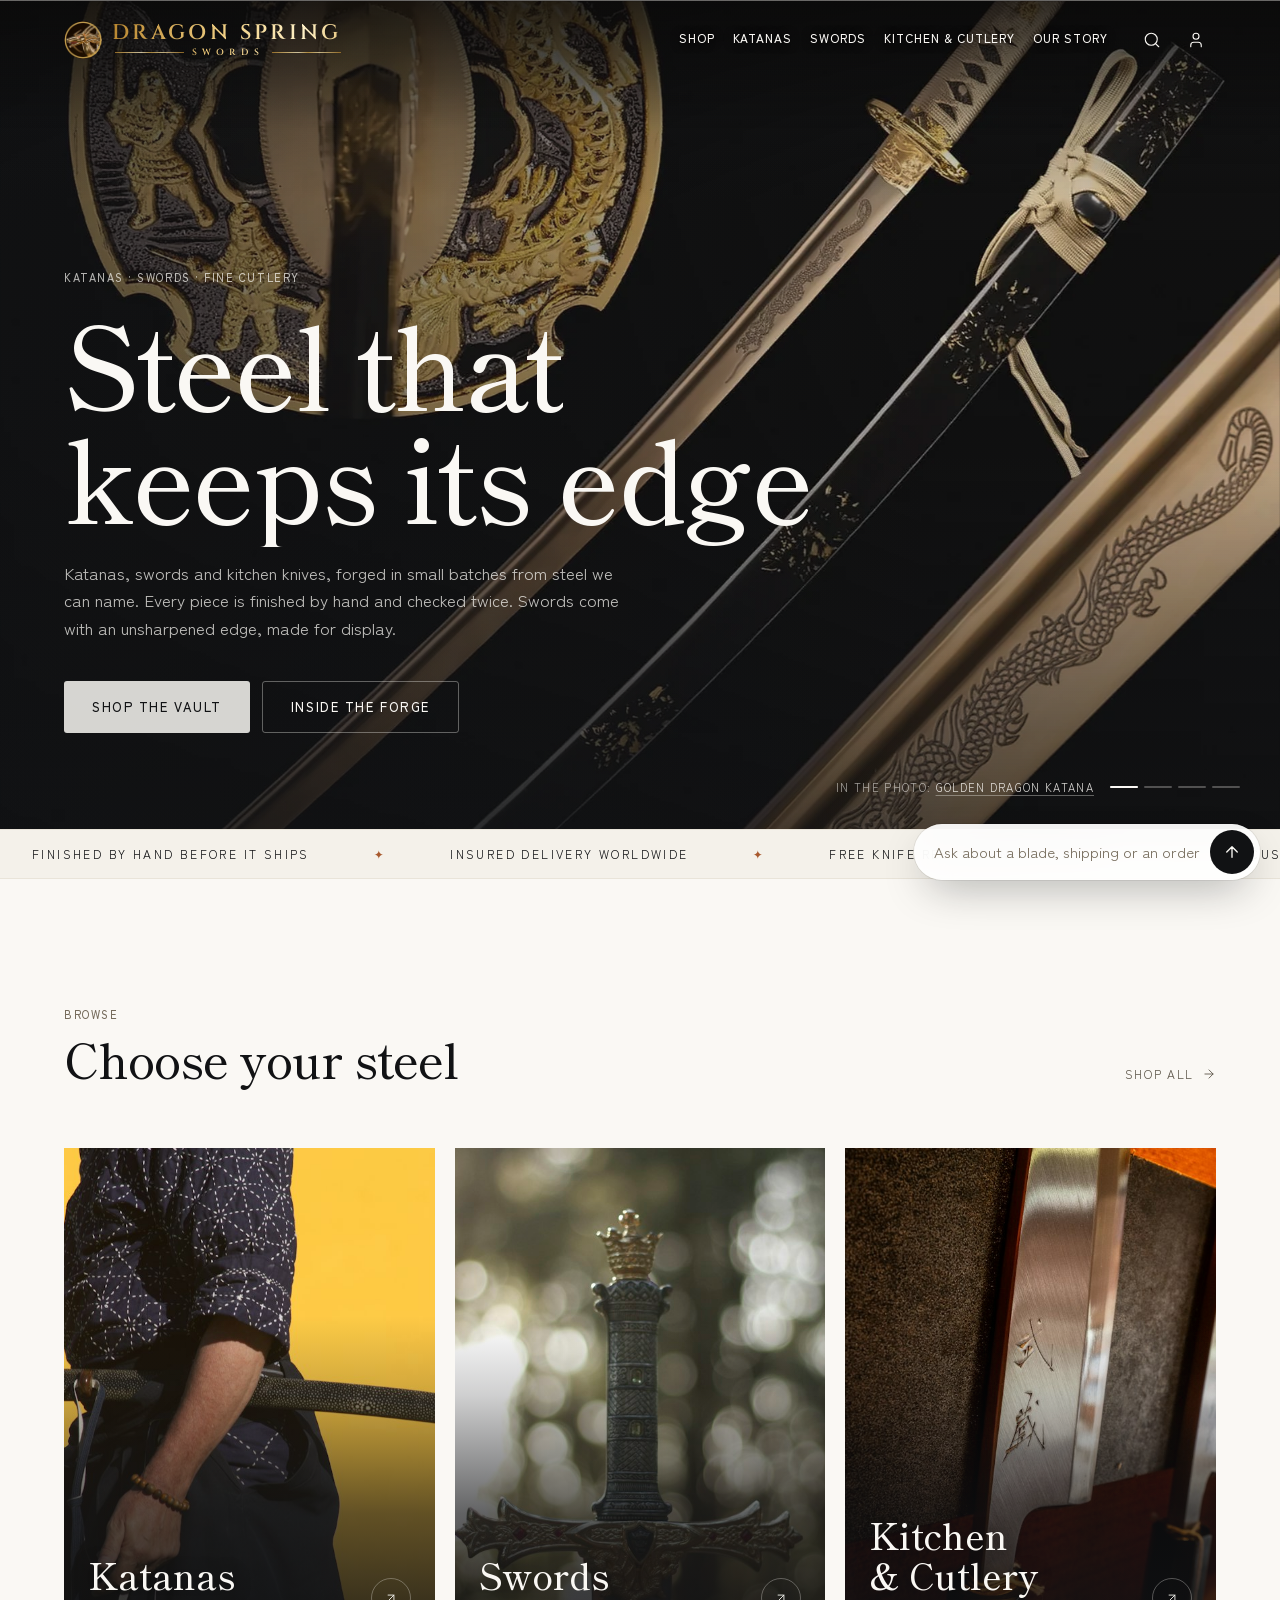
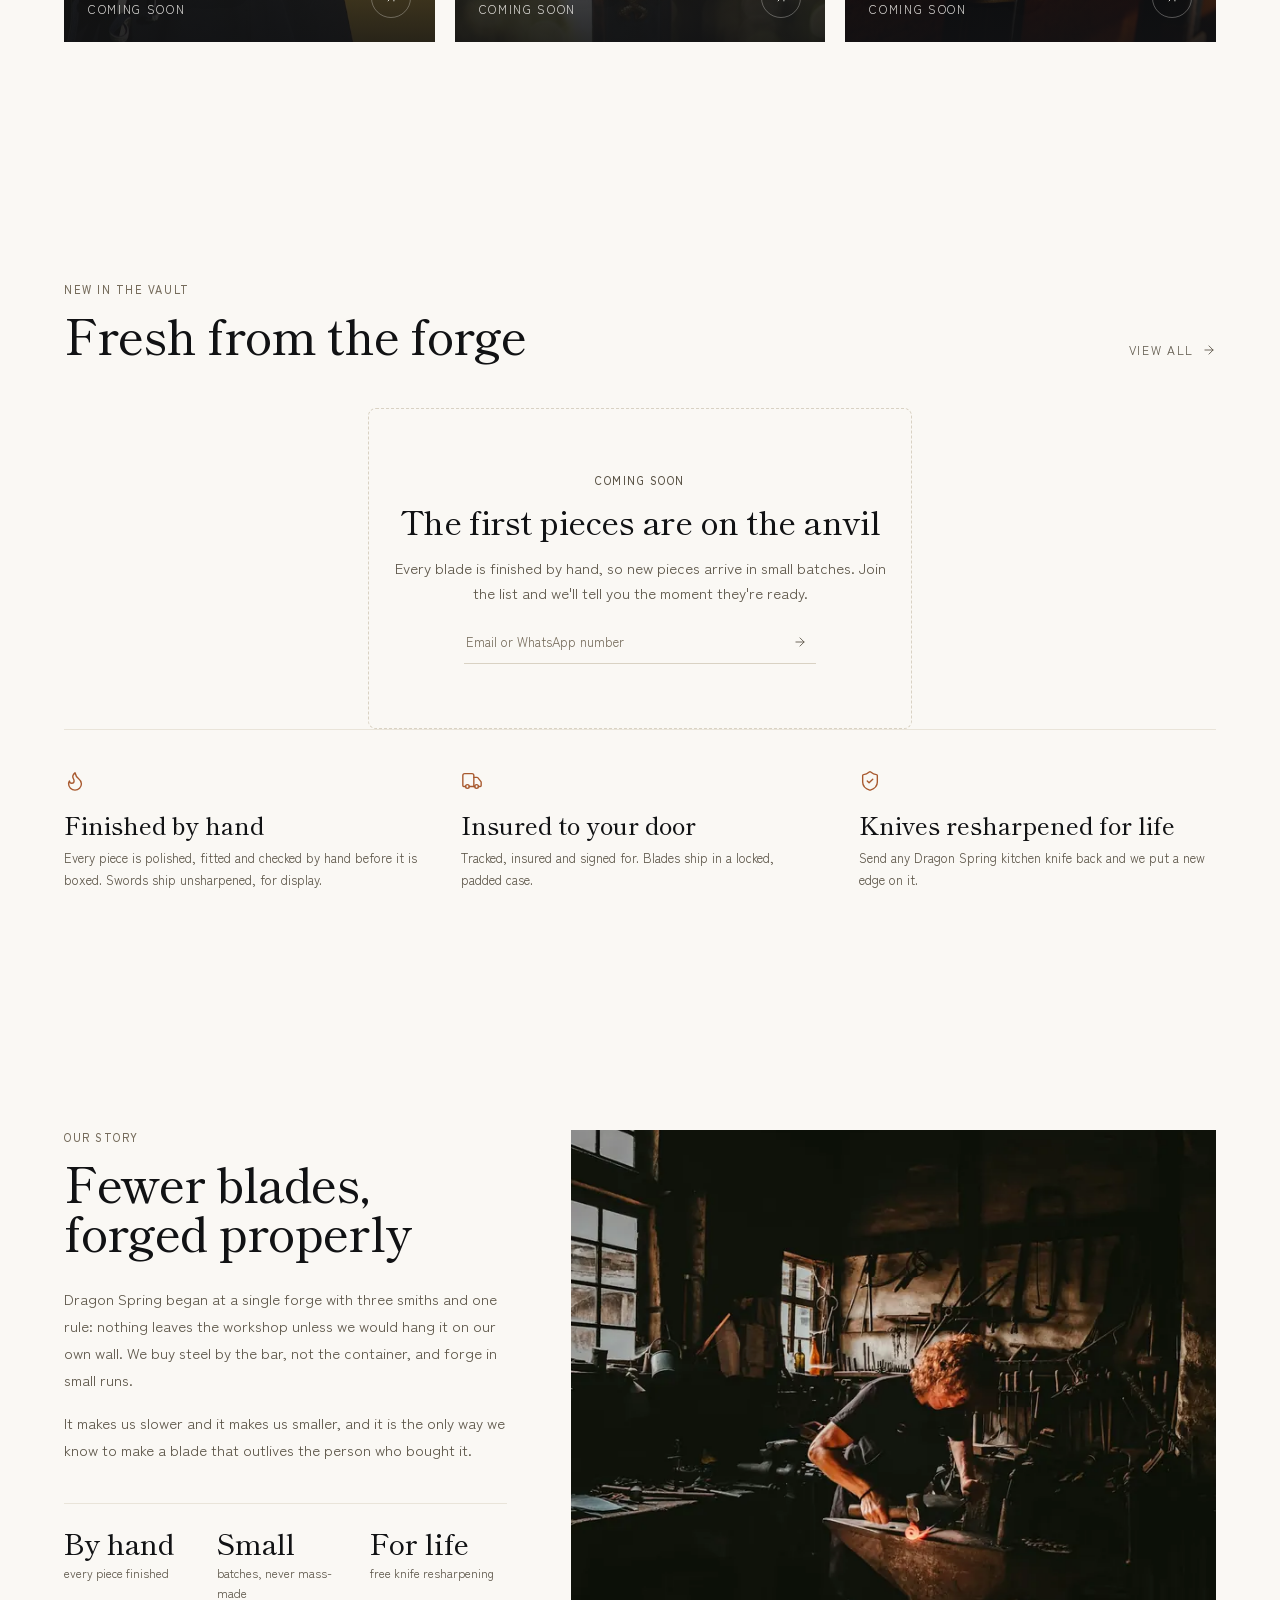
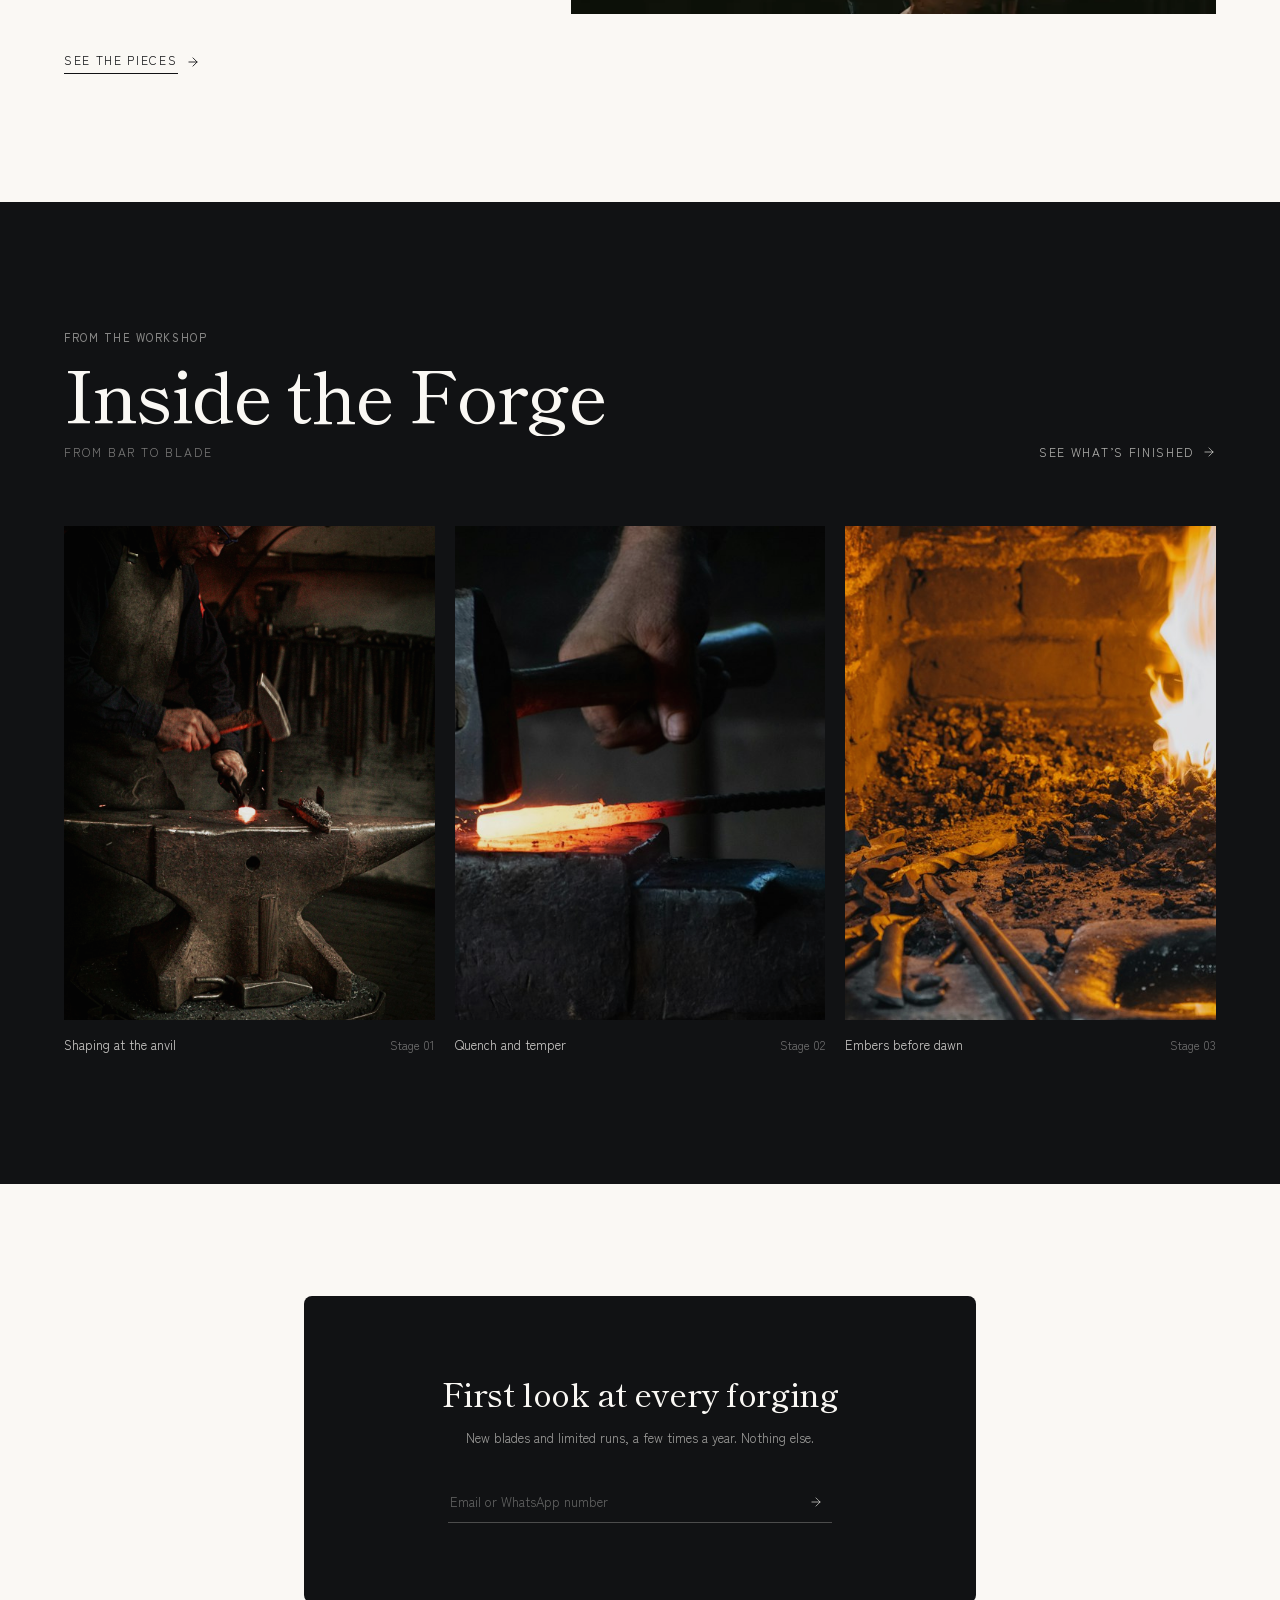
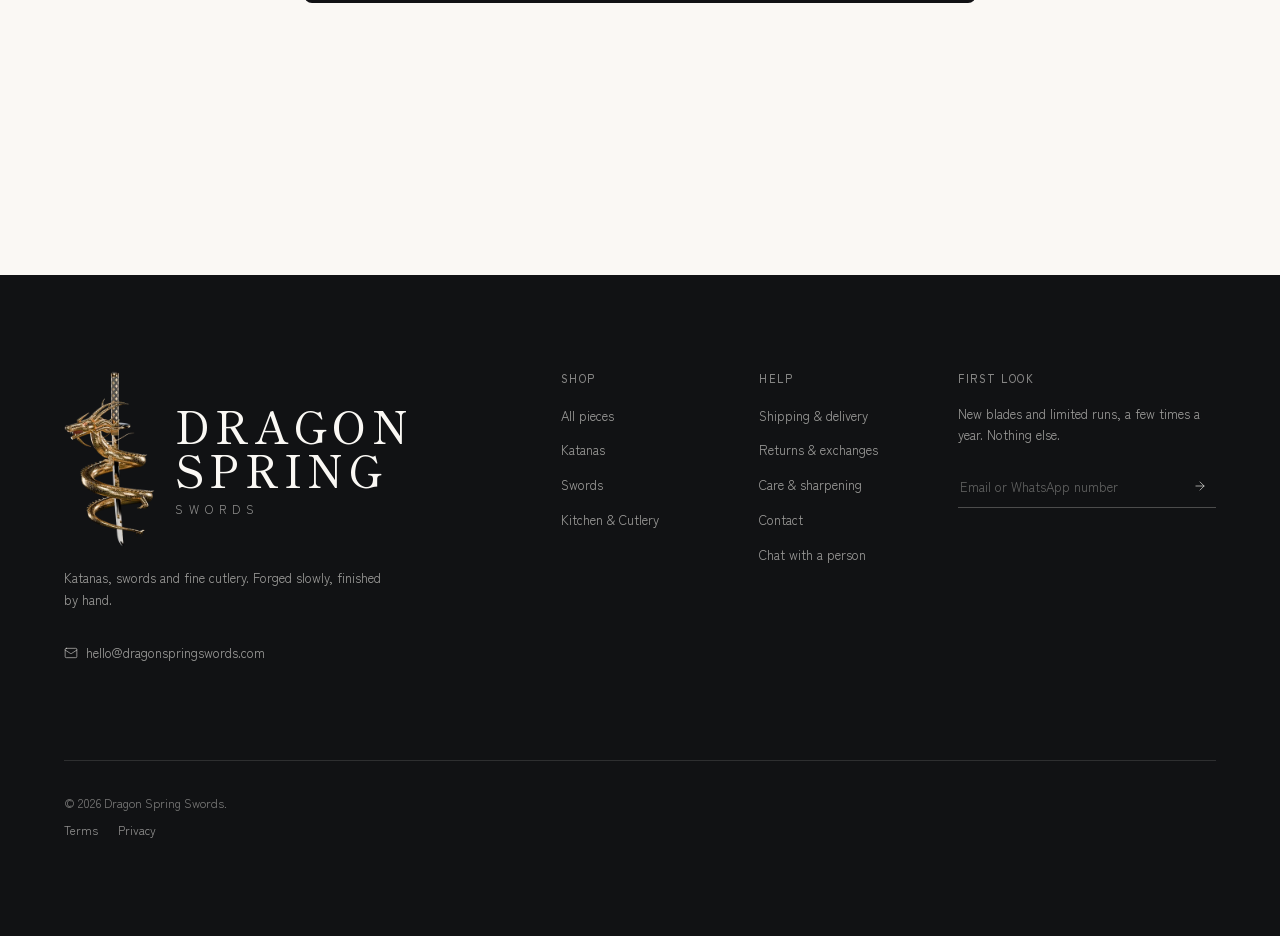
==== commit 97ae2333: "Cart and multi-piece checkout: Add to cart, header bag with count, cart drawer with free-shipping me" ====
--- a/index.html
+++ b/index.html
@@ -220,6 +220,7 @@
   <!-- Products, photos, reviews, pages, settings and exchange rates from the admin. -->
   <script src="/catalog.js"></script>
   <script src="/assets/js/main.js"></script>
+  <script src="/assets/js/cart.js"></script>
   <script src="/assets/js/account.js" defer></script>
   <script src="/assets/js/support.js" defer></script>
 </body>
--- a/assets/css/styles.css
+++ b/assets/css/styles.css
@@ -2215,3 +2215,90 @@
   .acct-form { padding: 1.25rem; }
   .acct-form-actions .btn { flex: 1 1 100%; }
 }
+
+/* =============================================================================
+   CART (cart.js): header bag, Add to cart, the drawer
+   ========================================================================== */
+.cart-link[hidden] { display: none; }
+.cart-link .bag-count { right: 0.125rem; top: 0.125rem; min-width: 1.125rem; height: 1.125rem; font-size: 0.625rem; letter-spacing: 0; text-shadow: none; }
+.site-header[data-surface="inverse"] .cart-link .bag-count { background: var(--paper); color: var(--ink); }
+[data-add-cart].is-added { background: var(--accent); border-color: var(--accent); }
+[data-add-cart] svg { flex: none; }
+.order-box [data-buy] { margin-top: -0.25rem; }
+
+.cart-drawer { position: fixed; inset: 0 0 0 auto; width: min(27rem, 100vw); max-width: none; height: 100dvh; max-height: none; margin: 0; padding: 0;
+  border: 0; background: var(--paper); color: var(--content); box-shadow: -30px 0 80px -30px rgb(17 18 20 / 0.45); overflow: hidden; }
+.cart-drawer::backdrop { background: rgb(17 18 20 / 0.45); }
+.cart-drawer[open] { animation: cart-in 420ms var(--ease-entrance) both; }
+.cart-drawer[open]::backdrop { animation: cart-fade 300ms ease both; }
+@keyframes cart-in { from { transform: translateX(100%); } }
+@keyframes cart-fade { from { opacity: 0; } }
+html.cart-open { overflow: hidden; }
+.cart-panel { display: flex; flex-direction: column; height: 100%; }
+.cart-head { display: flex; align-items: center; justify-content: space-between; gap: 1rem; padding: 1.125rem 1.25rem 1rem 1.5rem;
+  padding-top: max(1.125rem, env(safe-area-inset-top)); border-bottom: 1px solid var(--border-subtle); }
+.cart-head h2 { margin: 0; font: 500 1.5rem/1.2 var(--font-display); }
+.cart-head h2 span { font: 400 var(--text-base) var(--font-sans); color: var(--content-subtle); }
+.cart-close { display: grid; place-items: center; width: 2.5rem; height: 2.5rem; border-radius: 50%; color: var(--content-muted); }
+.cart-close:hover { background: var(--surface-sunken); color: var(--content); }
+.cart-body { display: flex; flex-direction: column; flex: 1; min-height: 0; }
+.cart-free { padding: 0.875rem 1.5rem; border-bottom: 1px solid var(--border-subtle); background: #fff; }
+.cart-free p { display: flex; align-items: center; gap: 0.5rem; margin: 0 0 0.5rem; font-size: var(--text-sm); color: var(--content-muted); }
+.cart-free p svg { flex: none; color: var(--accent); }
+.cart-free strong { color: var(--content); font-weight: 500; }
+.cart-meter { display: block; height: 4px; border-radius: 999px; background: var(--sand-200); overflow: hidden; }
+.cart-meter span { display: block; height: 100%; border-radius: inherit; background: var(--accent); transition: width 600ms var(--ease-editorial); }
+.cart-free.is-free .cart-meter span { background: #3f7a55; }
+.cart-lines { flex: 1; overflow-y: auto; overscroll-behavior: contain; margin: 0; padding: 0.5rem 1.5rem; list-style: none; }
+.cart-line { display: grid; grid-template-columns: 5rem minmax(0, 1fr) auto; gap: 1rem; padding: 1.125rem 0; border-bottom: 1px solid var(--border-subtle); }
+.cart-line:last-child { border-bottom: 0; }
+.cart-line.is-new { animation: cart-flash 1.4s ease both; }
+@keyframes cart-flash { 0% { background: rgb(168 89 46 / 0.12); } 100% { background: transparent; } }
+.cart-img { display: block; width: 5rem; aspect-ratio: 4 / 5; border-radius: 10px; overflow: hidden; background: var(--surface-sunken); }
+.cart-img img { width: 100%; height: 100%; object-fit: cover; }
+.cart-info { display: grid; align-content: start; gap: 0.1875rem; min-width: 0; }
+.cart-name { font: 500 1.0625rem/1.25 var(--font-display); color: var(--content); text-decoration: none; }
+.cart-name:hover { text-decoration: underline; text-underline-offset: 3px; }
+.cart-opt, .cart-each { font-size: var(--text-sm); color: var(--content-subtle); }
+.cart-gone { font-size: var(--text-sm); color: var(--copper-600); }
+.cart-line.is-gone .cart-img img, .cart-line.is-gone .cart-name { opacity: 0.55; }
+.cart-row { display: flex; align-items: center; gap: 1rem; margin-top: 0.5rem; }
+.cart-qty { display: inline-flex; align-items: center; border: 1px solid var(--border); border-radius: 999px; }
+.cart-qty button { width: 2.125rem; height: 2.125rem; font-size: 1rem; color: var(--content-muted); font-family: ui-sans-serif, system-ui, sans-serif; }
+.cart-qty button:hover:not(:disabled) { color: var(--content); }
+.cart-qty button:disabled { opacity: 0.35; cursor: default; }
+.cart-qty output { min-width: 1.75rem; text-align: center; font-size: var(--text-sm); font-variant-numeric: tabular-nums; }
+.cart-remove { padding: 0; font-size: var(--text-sm); color: var(--content-subtle); text-decoration: underline; text-underline-offset: 3px; }
+.cart-remove:hover { color: var(--content); }
+.cart-line-total { font-size: var(--text-sm); font-variant-numeric: tabular-nums; white-space: nowrap; }
+.cart-foot { display: grid; gap: 0.75rem; padding: 1.125rem 1.5rem max(1.25rem, env(safe-area-inset-bottom)); border-top: 1px solid var(--border-subtle); background: #fff; }
+.cart-sub { display: flex; align-items: baseline; justify-content: space-between; }
+.cart-sub span { font-size: var(--text-sm); color: var(--content-muted); }
+.cart-sub strong { font: 500 1.5rem/1 var(--font-display); font-variant-numeric: tabular-nums; }
+.cart-note { margin: 0; font-size: var(--text-xs); line-height: 1.55; color: var(--content-subtle); }
+.cart-continue { justify-self: center; padding: 0.25rem; font-size: var(--text-sm); color: var(--content-muted); text-decoration: underline; text-underline-offset: 3px; }
+.cart-empty { display: grid; justify-items: center; align-content: center; gap: 0.5rem; flex: 1; padding: 2rem 1.5rem; text-align: center; color: var(--content-muted); }
+.cart-empty svg { color: var(--accent); }
+.cart-empty-title { margin: 0.5rem 0 0; font: 500 1.5rem/1.2 var(--font-display); color: var(--content); }
+.cart-empty p { margin: 0 0 0.75rem; }
+@media (max-width: 599px) {
+  .cart-drawer { width: 100vw; }
+  .cart-lines { padding-inline: 1.125rem; }
+  .cart-head, .cart-free, .cart-foot { padding-inline: 1.125rem; }
+  .cart-line { grid-template-columns: 4.25rem minmax(0, 1fr) auto; gap: 0.75rem; }
+  .cart-img { width: 4.25rem; }
+  /* the header: menu, logo, account and bag all fit */
+  .header-actions { gap: 0; }
+  .header-actions .icon-link { width: 2.25rem; }
+}
+/* Phones: the logo gives up a little width so the account and bag icons fit beside it */
+@media (max-width: 420px) {
+  .header-row .wordmark { gap: 0.375rem; }
+  .header-row .wordmark-mark { width: 1.875rem; height: 1.875rem; }
+  .header-row .wordmark-name { font-size: 0.8125rem; letter-spacing: 0.1em; margin-right: -0.1em; }
+  .header-row .wordmark-sub { font-size: 0.4375rem; letter-spacing: 0.42em; margin-right: -0.42em; }
+}
+@media (max-width: 359px) {
+  .header-row .wordmark-mark { width: 1.625rem; height: 1.625rem; }
+  .header-row .wordmark-name { font-size: 0.75rem; letter-spacing: 0.08em; margin-right: -0.08em; }
+}
